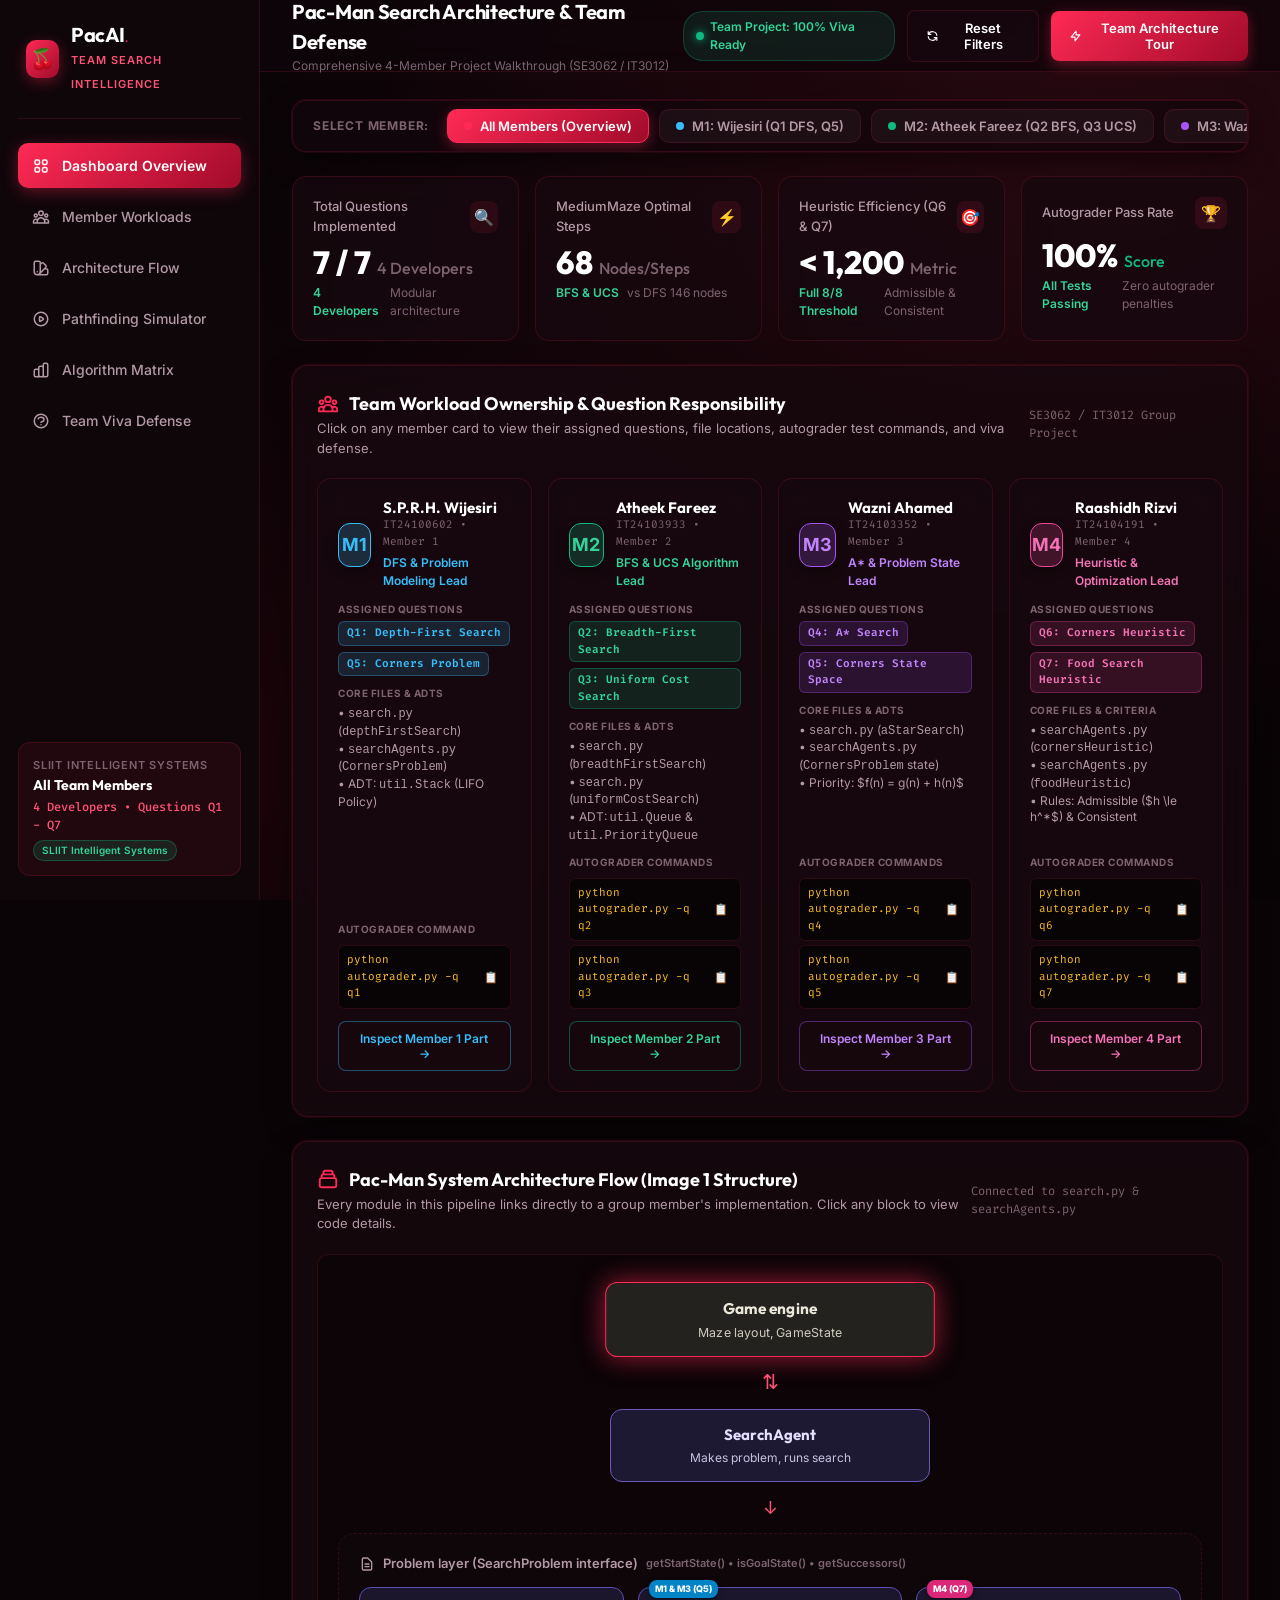
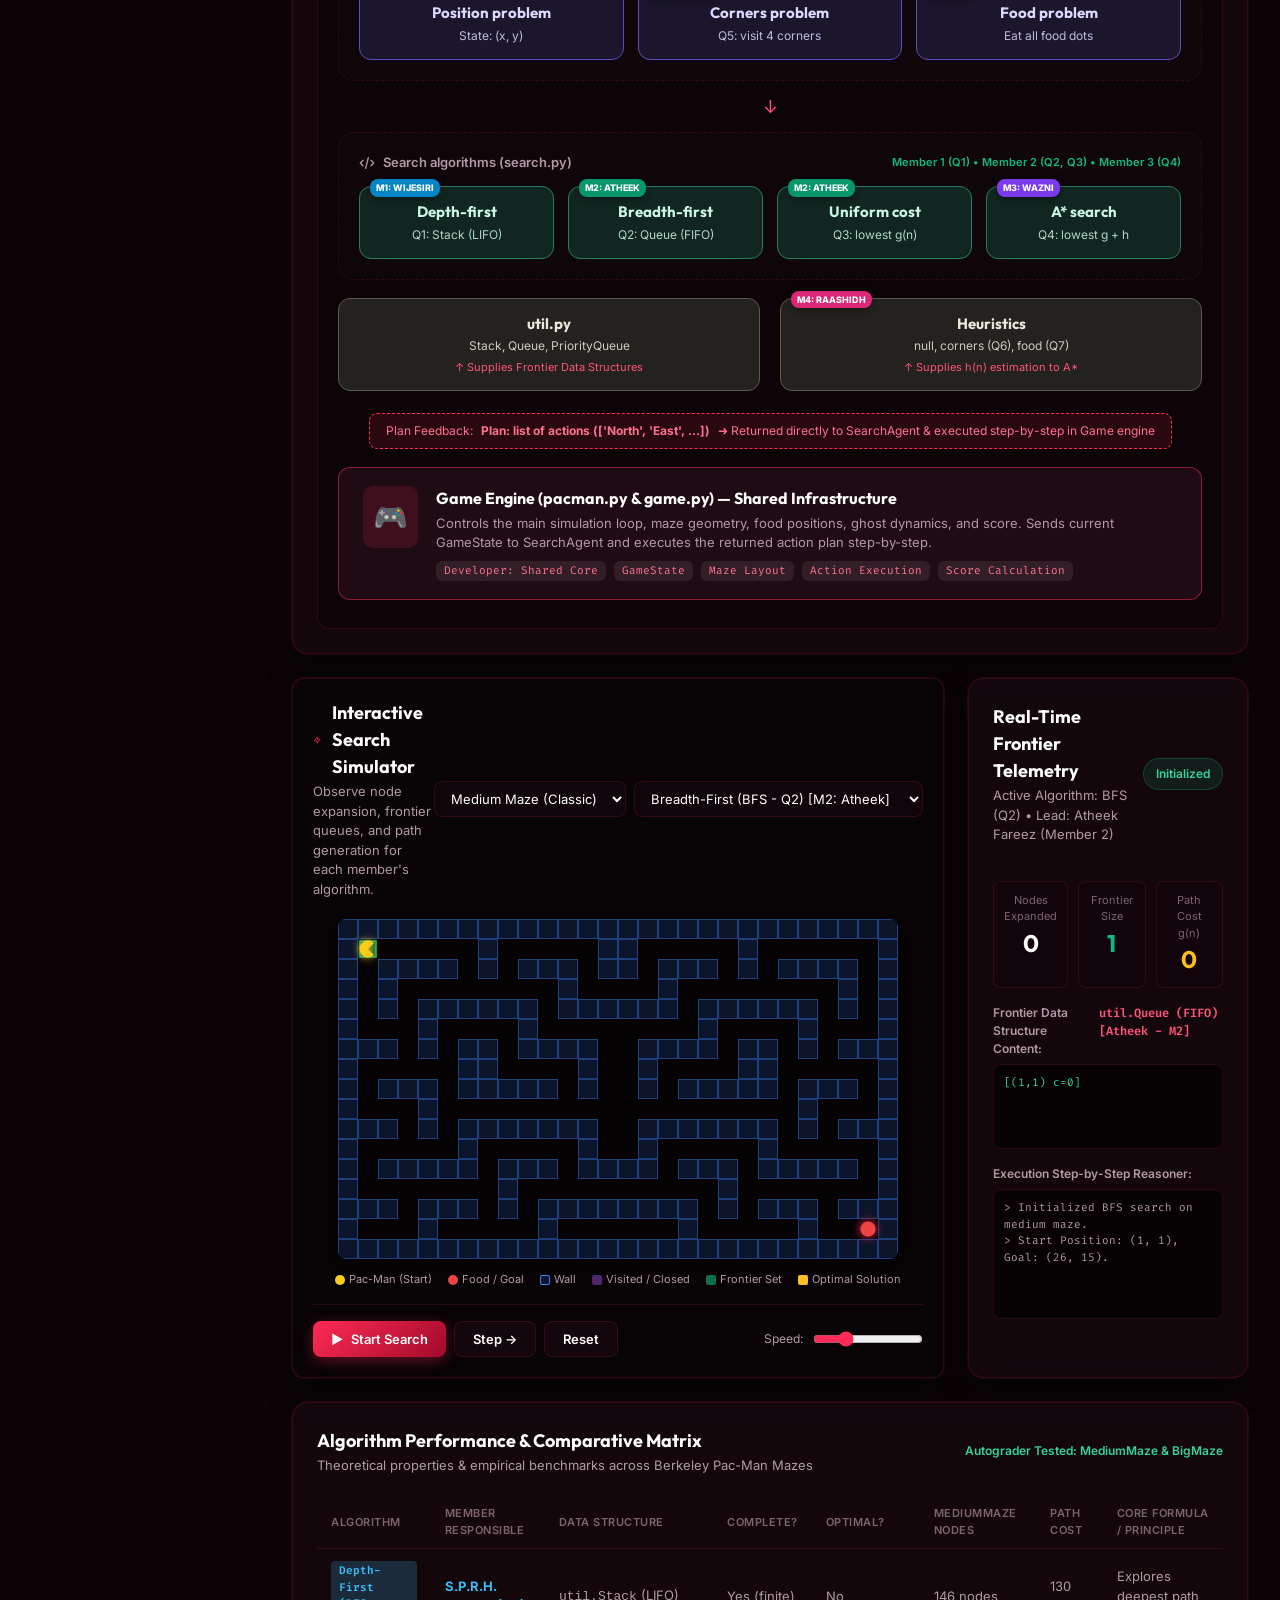
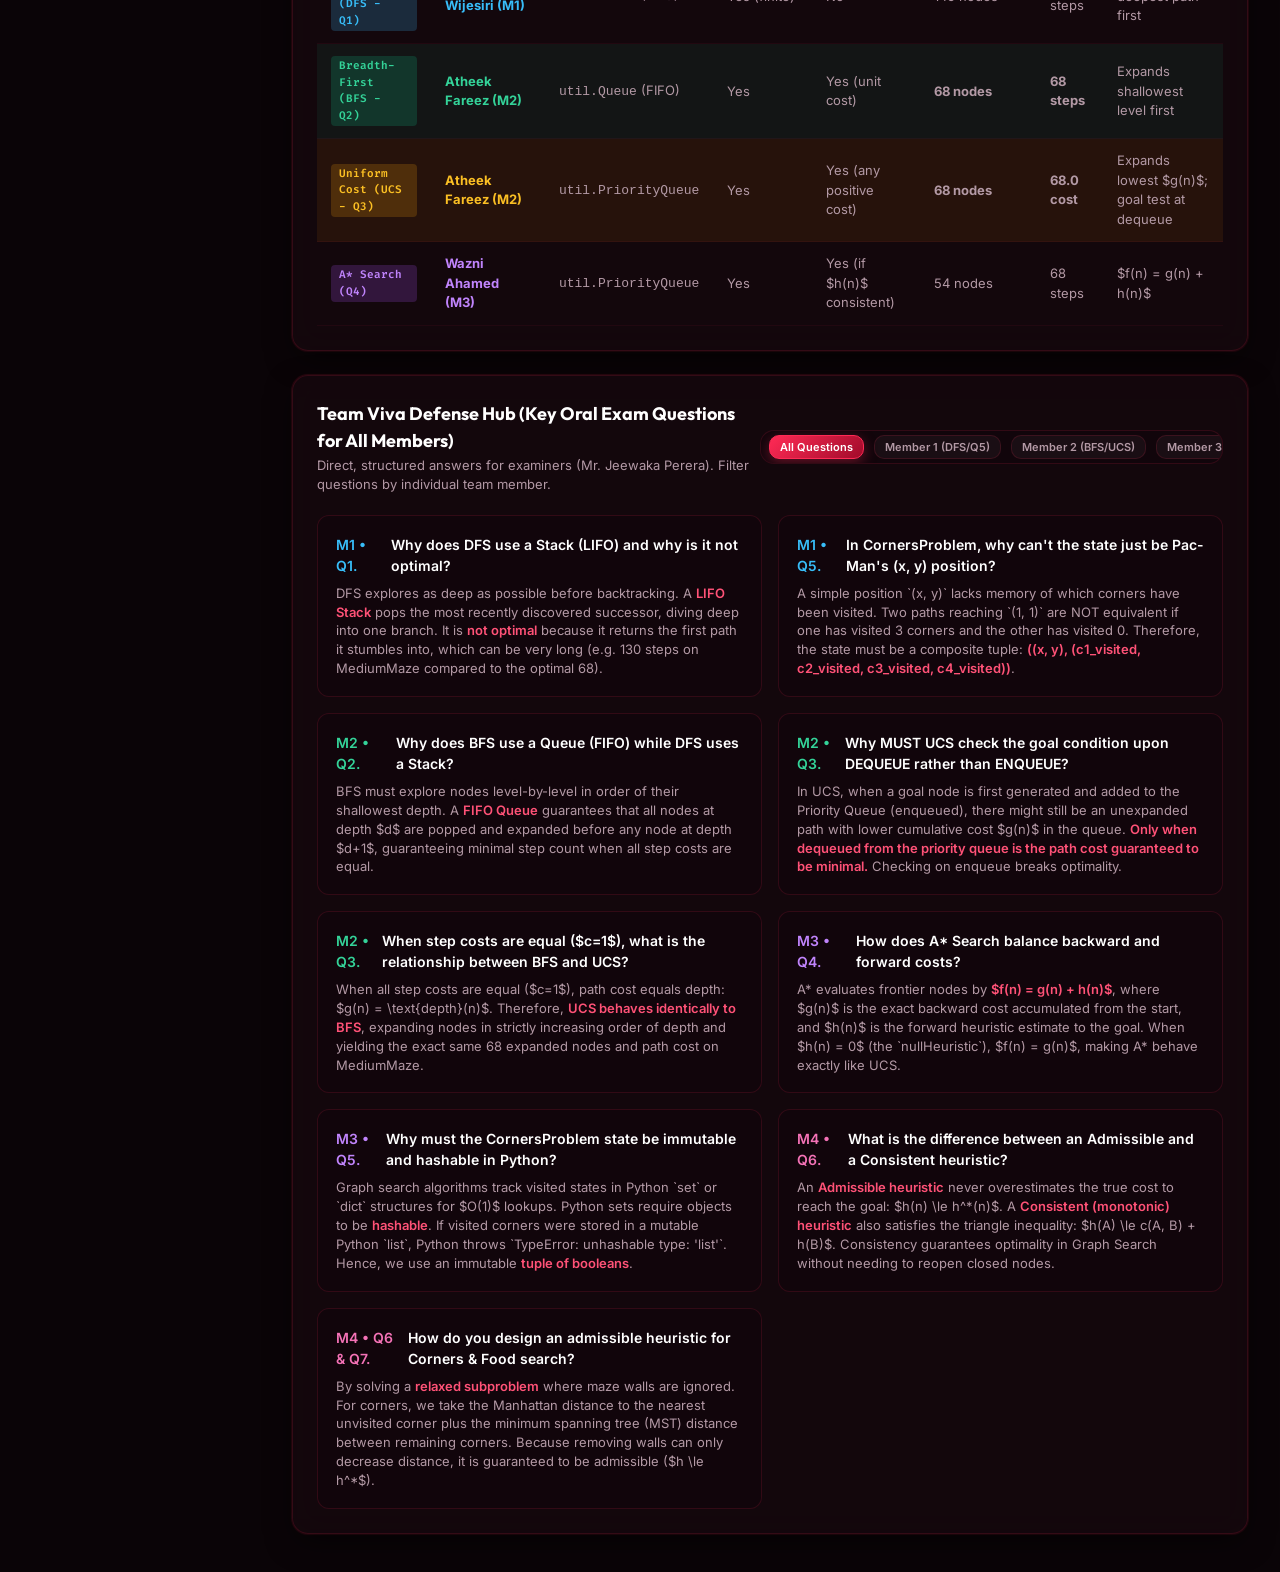
==== demo/index.html @ 97175db6 "feat(demo): add interactive explainable AI demonstration UI and team workload dashboard" ====
<!DOCTYPE html>
<html lang="en">
<head>
  <meta charset="UTF-8">
  <meta name="viewport" content="width=device-width, initial-scale=1.0">
  <title>Pac-Man Intelligent Search | Team Demonstration & Architecture Dashboard</title>
  <meta name="description" content="Comprehensive Explainable AI Demonstration UI for SLIIT SE3062 / IT3012 Intelligent Systems project. Features full 4-member workload ownership (Q1 to Q7), interactive system architecture flow, live pathfinding simulator, and individual Viva defense guides.">
  <link rel="stylesheet" href="style.css">
  <link rel="preconnect" href="https://fonts.googleapis.com">
  <link rel="preconnect" href="https://fonts.gstatic.com" crossorigin>
  <link href="https://fonts.googleapis.com/css2?family=Outfit:wght@300;400;500;600;700;800&family=Inter:wght@300;400;500;600;700&family=Fira+Code:wght@400;500;600&display=swap" rel="stylesheet">
</head>
<body>
  <div class="app-container">
    <!-- ==================== SIDEBAR ==================== -->
    <aside class="sidebar">
      <div>
        <div class="brand-logo">
          <div class="logo-icon">🍒</div>
          <div class="brand-info">
            <h2>PacAI<span style="color: var(--crimson-primary)">.</span></h2>
            <span>Team Search Intelligence</span>
          </div>
        </div>

        <ul class="nav-menu">
          <li>
            <a href="#section-dashboard" class="nav-item active" data-nav="dashboard">
              <svg fill="none" viewBox="0 0 24 24" stroke="currentColor">
                <path stroke-linecap="round" stroke-linejoin="round" d="M4 6a2 2 0 012-2h2a2 2 0 012 2v2a2 2 0 01-2 2H6a2 2 0 01-2-2V6zM14 6a2 2 0 012-2h2a2 2 0 012 2v2a2 2 0 01-2 2h-2a2 2 0 01-2-2V6zM4 16a2 2 0 012-2h2a2 2 0 012 2v2a2 2 0 01-2 2H6a2 2 0 01-2-2v-2zM14 16a2 2 0 012-2h2a2 2 0 012 2v2a2 2 0 01-2 2h-2a2 2 0 01-2-2v-2z" />
              </svg>
              <span>Dashboard Overview</span>
            </a>
          </li>
          <li>
            <a href="#section-team-workload" class="nav-item" data-nav="team">
              <svg fill="none" viewBox="0 0 24 24" stroke="currentColor">
                <path stroke-linecap="round" stroke-linejoin="round" d="M17 20h5v-2a3 3 0 00-5.356-1.857M17 20H7m10 0v-2c0-.656-.126-1.283-.356-1.857M7 20H2v-2a3 3 0 015.356-1.857M7 20v-2c0-.656.126-1.283.356-1.857m0 0a5.002 5.002 0 019.288 0M15 7a3 3 0 11-6 0 3 3 0 016 0zm6 3a2 2 0 11-4 0 2 2 0 014 0zM7 10a2 2 0 11-4 0 2 2 0 014 0z" />
              </svg>
              <span>Member Workloads</span>
            </a>
          </li>
          <li>
            <a href="#section-architecture" class="nav-item" data-nav="architecture">
              <svg fill="none" viewBox="0 0 24 24" stroke="currentColor">
                <path stroke-linecap="round" stroke-linejoin="round" d="M7 21a4 4 0 01-4-4V5a2 2 0 012-2h4a2 2 0 012 2v12a4 4 0 01-4 4zm0 0h12a2 2 0 002-2v-4a2 2 0 00-2-2h-2.343M11 7.343l1.657-1.657a2 2 0 012.828 0l2.829 2.829a2 2 0 010 2.828l-8.486 8.485M7 17h.01" />
              </svg>
              <span>Architecture Flow</span>
            </a>
          </li>
          <li>
            <a href="#section-simulator" class="nav-item" data-nav="simulator">
              <svg fill="none" viewBox="0 0 24 24" stroke="currentColor">
                <path stroke-linecap="round" stroke-linejoin="round" d="M14.752 11.168l-3.197-2.132A1 1 0 0010 9.87v4.263a1 1 0 001.555.832l3.197-2.132a1 1 0 000-1.664z" />
                <path stroke-linecap="round" stroke-linejoin="round" d="M21 12a9 9 0 11-18 0 9 9 0 0118 0z" />
              </svg>
              <span>Pathfinding Simulator</span>
            </a>
          </li>
          <li>
            <a href="#section-analytics" class="nav-item" data-nav="analytics">
              <svg fill="none" viewBox="0 0 24 24" stroke="currentColor">
                <path stroke-linecap="round" stroke-linejoin="round" d="M9 19v-6a2 2 0 00-2-2H5a2 2 0 00-2 2v6a2 2 0 002 2h2a2 2 0 002-2zm0 0V9a2 2 0 012-2h2a2 2 0 012 2v10m-6 0a2 2 0 002 2h2a2 2 0 002-2m0 0V5a2 2 0 012-2h2a2 2 0 012 2v14a2 2 0 01-2 2h-2a2 2 0 01-2-2z" />
              </svg>
              <span>Algorithm Matrix</span>
            </a>
          </li>
          <li>
            <a href="#section-viva" class="nav-item" data-nav="viva">
              <svg fill="none" viewBox="0 0 24 24" stroke="currentColor">
                <path stroke-linecap="round" stroke-linejoin="round" d="M8.228 9c.549-1.165 2.03-2 3.772-2 2.21 0 4 1.343 4 3 0 1.4-1.278 2.575-3.006 2.907-.542.104-.994.54-.994 1.093m0 3h.01M21 12a9 9 0 11-18 0 9 9 0 0118 0z" />
              </svg>
              <span>Team Viva Defense</span>
            </a>
          </li>
        </ul>
      </div>

      <!-- Active Member Indicator Card in Sidebar -->
      <div class="sidebar-member-badge" id="sidebarActiveCard">
        <div class="member-title" id="sbRoleTitle">Selected Member Focus</div>
        <div class="member-name" id="sbMemberName">All Team Members</div>
        <div class="member-id" id="sbMemberId">4 Members • Questions Q1 - Q7</div>
        <div class="member-role" id="sbMemberTag">SLIIT Intelligent Systems</div>
      </div>
    </aside>

    <!-- ==================== MAIN WRAPPER ==================== -->
    <main class="main-wrapper">
      <!-- Top Navigation Header -->
      <header class="top-header">
        <div class="header-title-block">
          <h1 id="headerGreeting">Pac-Man Search Architecture & Team Defense</h1>
          <p id="headerSubtitle">SLIIT Year 3 Sem 1 (SE3062 / IT3012) • Lecturer: Mr. Jeewaka Perera</p>
        </div>
        <div class="header-actions">
          <div class="status-indicator">
            <span class="pulse-dot"></span>
            <span id="headerProjectStatus">Team Project: 100% Viva Ready</span>
          </div>
          <button class="btn btn-secondary" id="btnResetDemo">
            <svg width="14" height="14" fill="none" viewBox="0 0 24 24" stroke="currentColor">
              <path stroke-linecap="round" stroke-linejoin="round" stroke-width="2" d="M4 4v5h.582m15.356 2A8.001 8.001 0 004.582 9m0 0H9m11 11v-5h-.581m0 0a8.003 8.003 0 01-15.357-2m15.357 2H15" />
            </svg>
            <span>Reset Filters</span>
          </button>
          <button class="btn btn-primary" id="btnQuickTour">
            <svg width="14" height="14" fill="none" viewBox="0 0 24 24" stroke="currentColor">
              <path stroke-linecap="round" stroke-linejoin="round" stroke-width="2" d="M13 10V3L4 14h7v7l9-11h-7z" />
            </svg>
            <span>Team Architecture Tour</span>
          </button>
        </div>
      </header>

      <!-- Dashboard Content Body -->
      <div class="dashboard-content">

        <!-- ==================== MEMBER SWITCHER FILTER BAR ==================== -->
        <div class="member-switcher-bar">
          <span class="member-switcher-label">Select Member:</span>
          <button class="member-pill-btn active" data-member="all">
            <span class="pill-dot" style="background: #ff2a55;"></span>
            <span>All Members (Overview)</span>
          </button>
          <button class="member-pill-btn" data-member="m1">
            <span class="pill-dot" style="background: #38bdf8;"></span>
            <span>M1: Wijesiri (Q1 DFS, Q5)</span>
          </button>
          <button class="member-pill-btn" data-member="m2">
            <span class="pill-dot" style="background: #10b981;"></span>
            <span>M2: Atheek Fareez (Q2 BFS, Q3 UCS)</span>
          </button>
          <button class="member-pill-btn" data-member="m3">
            <span class="pill-dot" style="background: #a855f7;"></span>
            <span>M3: Wazni (Q4 A*, Q5 Corners)</span>
          </button>
          <button class="member-pill-btn" data-member="m4">
            <span class="pill-dot" style="background: #ec4899;"></span>
            <span>M4: Raashidh (Q6 & Q7 Heuristics)</span>
          </button>
        </div>

        <!-- 4 Metric Cards (Image 2 Style) -->
        <section class="metrics-grid" id="section-dashboard">
          <div class="metric-card" id="metricCard1">
            <div class="metric-header">
              <span class="metric-label" id="metricLabel1">Total Questions Implemented</span>
              <div class="metric-icon">🔍</div>
            </div>
            <div class="metric-value" id="metricValue1">7 / 7 <span style="font-size: 16px; font-weight: 500; color: var(--text-muted);">Q1 - Q7</span></div>
            <div class="metric-footer">
              <span class="badge-up" id="metricBadge1">4 Developers</span>
              <span class="badge-subtext" id="metricSubtext1">Modular architecture</span>
            </div>
          </div>

          <div class="metric-card" id="metricCard2">
            <div class="metric-header">
              <span class="metric-label" id="metricLabel2">MediumMaze Node Performance</span>
              <div class="metric-icon">⚡</div>
            </div>
            <div class="metric-value" id="metricValue2">68 <span style="font-size: 16px; font-weight: 500; color: var(--text-muted);">Nodes (BFS/UCS)</span></div>
            <div class="metric-footer">
              <span class="badge-up" id="metricBadge2">Optimal Path: 68</span>
              <span class="badge-subtext" id="metricSubtext2">vs DFS 146 nodes</span>
            </div>
          </div>

          <div class="metric-card" id="metricCard3">
            <div class="metric-header">
              <span class="metric-label" id="metricLabel3">Heuristic Efficiency (Q6 & Q7)</span>
              <div class="metric-icon">🎯</div>
            </div>
            <div class="metric-value" id="metricValue3">&lt; 1,200 <span style="font-size: 16px; font-weight: 500; color: var(--text-muted);">Nodes</span></div>
            <div class="metric-footer">
              <span class="badge-up" id="metricBadge3">Full 8/8 Threshold</span>
              <span class="badge-subtext" id="metricSubtext3">Admissible & Consistent</span>
            </div>
          </div>

          <div class="metric-card" id="metricCard4">
            <div class="metric-header">
              <span class="metric-label" id="metricLabel4">Autograder Pass Rate</span>
              <div class="metric-icon">🏆</div>
            </div>
            <div class="metric-value" id="metricValue4">100<span style="font-size: 20px;">%</span></div>
            <div class="metric-footer">
              <span class="badge-up" id="metricBadge4">All Unit Tests Passed</span>
              <span class="badge-subtext" id="metricSubtext4">Zero autograder penalties</span>
            </div>
          </div>
        </section>

        <!-- ==========================================================================
             SECTION: TEAM WORKLOAD OWNERSHIP (KNOW YOUR PART - 4 MEMBERS)
             ========================================================================== -->
        <section class="section-panel" id="section-team-workload">
          <div class="panel-header">
            <div class="panel-title-area">
              <h2>
                <svg width="22" height="22" fill="none" viewBox="0 0 24 24" stroke="var(--crimson-primary)">
                  <path stroke-linecap="round" stroke-linejoin="round" stroke-width="2" d="M17 20h5v-2a3 3 0 00-5.356-1.857M17 20H7m10 0v-2c0-.656-.126-1.283-.356-1.857M7 20H2v-2a3 3 0 015.356-1.857M7 20v-2c0-.656.126-1.283.356-1.857m0 0a5.002 5.002 0 019.288 0M15 7a3 3 0 11-6 0 3 3 0 016 0zm6 3a2 2 0 11-4 0 2 2 0 014 0zM7 10a2 2 0 11-4 0 2 2 0 014 0z" />
                </svg>
                Team Workload Ownership & Question Responsibility
              </h2>
              <p>Click on any member card to view their assigned questions, file locations, autograder test commands, and viva defense.</p>
            </div>
            <div style="font-size: 12px; color: var(--text-muted); font-family: var(--font-mono);">
              SE3062 / IT3012 Group Project
            </div>
          </div>

          <div class="team-cards-grid">
            <!-- Member 1 Card -->
            <div class="team-member-card" id="cardM1" data-member="m1">
              <div>
                <div class="card-top-header">
                  <div class="member-avatar avatar-m1">M1</div>
                  <div>
                    <div class="member-card-name">S.P.R.H. Wijesiri</div>
                    <div class="member-card-id">IT24100602 • Member 1</div>
                    <div class="member-card-role" style="color: #38bdf8;">DFS & Problem Modeling Lead</div>
                  </div>
                </div>

                <div class="member-card-section">
                  <div class="section-label-mini">Assigned Questions</div>
                  <div class="quest-badges-list">
                    <span class="quest-badge m1">Q1: Depth-First Search</span>
                    <span class="quest-badge m1">Q5: Corners Problem</span>
                  </div>
                </div>

                <div class="member-card-section">
                  <div class="section-label-mini">Core Files & ADTs</div>
                  <div style="font-size: 12px; color: var(--text-secondary); line-height: 1.4;">
                    • <code>search.py</code> (<code>depthFirstSearch</code>)<br>
                    • <code>searchAgents.py</code> (<code>CornersProblem</code>)<br>
                    • ADT: <code>util.Stack</code> (LIFO Policy)
                  </div>
                </div>
              </div>

              <div>
                <div class="member-card-section">
                  <div class="section-label-mini">Autograder Command</div>
                  <div class="command-snippet">
                    <span>python autograder.py -q q1</span>
                    <button class="copy-mini-btn" title="Copy command" onclick="event.stopPropagation(); navigator.clipboard.writeText('python autograder.py -q q1'); alert('Copied Q1 command!');">📋</button>
                  </div>
                </div>
                <button class="btn btn-secondary" style="width: 100%; margin-top: 12px; justify-content: center; font-size: 12px; border-color: rgba(56, 189, 248, 0.4); color: #38bdf8;">
                  Inspect Member 1 Part →
                </button>
              </div>
            </div>

            <!-- Member 2 Card -->
            <div class="team-member-card active-selected" id="cardM2" data-member="m2">
              <div>
                <div class="card-top-header">
                  <div class="member-avatar avatar-m2">M2</div>
                  <div>
                    <div class="member-card-name">Atheek Fareez</div>
                    <div class="member-card-id">IT24103933 • Member 2</div>
                    <div class="member-card-role" style="color: #34d399;">BFS & UCS Algorithm Lead</div>
                  </div>
                </div>

                <div class="member-card-section">
                  <div class="section-label-mini">Assigned Questions</div>
                  <div class="quest-badges-list">
                    <span class="quest-badge m2">Q2: Breadth-First Search</span>
                    <span class="quest-badge m2">Q3: Uniform Cost Search</span>
                  </div>
                </div>

                <div class="member-card-section">
                  <div class="section-label-mini">Core Files & ADTs</div>
                  <div style="font-size: 12px; color: var(--text-secondary); line-height: 1.4;">
                    • <code>search.py</code> (<code>breadthFirstSearch</code>)<br>
                    • <code>search.py</code> (<code>uniformCostSearch</code>)<br>
                    • ADT: <code>util.Queue</code> & <code>util.PriorityQueue</code>
                  </div>
                </div>
              </div>

              <div>
                <div class="member-card-section">
                  <div class="section-label-mini">Autograder Commands</div>
                  <div class="command-snippet">
                    <span>python autograder.py -q q2</span>
                    <button class="copy-mini-btn" title="Copy command" onclick="event.stopPropagation(); navigator.clipboard.writeText('python autograder.py -q q2'); alert('Copied Q2 command!');">📋</button>
                  </div>
                  <div class="command-snippet" style="margin-top: 4px;">
                    <span>python autograder.py -q q3</span>
                    <button class="copy-mini-btn" title="Copy command" onclick="event.stopPropagation(); navigator.clipboard.writeText('python autograder.py -q q3'); alert('Copied Q3 command!');">📋</button>
                  </div>
                </div>
                <button class="btn btn-secondary" style="width: 100%; margin-top: 12px; justify-content: center; font-size: 12px; border-color: rgba(16, 185, 129, 0.4); color: #34d399;">
                  Inspect Member 2 Part →
                </button>
              </div>
            </div>

            <!-- Member 3 Card -->
            <div class="team-member-card" id="cardM3" data-member="m3">
              <div>
                <div class="card-top-header">
                  <div class="member-avatar avatar-m3">M3</div>
                  <div>
                    <div class="member-card-name">Wazni Ahamed</div>
                    <div class="member-card-id">IT24103352 • Member 3</div>
                    <div class="member-card-role" style="color: #c084fc;">A* & Problem State Lead</div>
                  </div>
                </div>

                <div class="member-card-section">
                  <div class="section-label-mini">Assigned Questions</div>
                  <div class="quest-badges-list">
                    <span class="quest-badge m3">Q4: A* Search</span>
                    <span class="quest-badge m3">Q5: Corners State Space</span>
                  </div>
                </div>

                <div class="member-card-section">
                  <div class="section-label-mini">Core Files & ADTs</div>
                  <div style="font-size: 12px; color: var(--text-secondary); line-height: 1.4;">
                    • <code>search.py</code> (<code>aStarSearch</code>)<br>
                    • <code>searchAgents.py</code> (<code>CornersProblem</code> state)<br>
                    • Priority: $f(n) = g(n) + h(n)$
                  </div>
                </div>
              </div>

              <div>
                <div class="member-card-section">
                  <div class="section-label-mini">Autograder Commands</div>
                  <div class="command-snippet">
                    <span>python autograder.py -q q4</span>
                    <button class="copy-mini-btn" title="Copy command" onclick="event.stopPropagation(); navigator.clipboard.writeText('python autograder.py -q q4'); alert('Copied Q4 command!');">📋</button>
                  </div>
                  <div class="command-snippet" style="margin-top: 4px;">
                    <span>python autograder.py -q q5</span>
                    <button class="copy-mini-btn" title="Copy command" onclick="event.stopPropagation(); navigator.clipboard.writeText('python autograder.py -q q5'); alert('Copied Q5 command!');">📋</button>
                  </div>
                </div>
                <button class="btn btn-secondary" style="width: 100%; margin-top: 12px; justify-content: center; font-size: 12px; border-color: rgba(168, 85, 247, 0.4); color: #c084fc;">
                  Inspect Member 3 Part →
                </button>
              </div>
            </div>

            <!-- Member 4 Card -->
            <div class="team-member-card" id="cardM4" data-member="m4">
              <div>
                <div class="card-top-header">
                  <div class="member-avatar avatar-m4">M4</div>
                  <div>
                    <div class="member-card-name">Raashidh Rizvi</div>
                    <div class="member-card-id">IT24104191 • Member 4</div>
                    <div class="member-card-role" style="color: #f472b6;">Heuristic & Optimization Lead</div>
                  </div>
                </div>

                <div class="member-card-section">
                  <div class="section-label-mini">Assigned Questions</div>
                  <div class="quest-badges-list">
                    <span class="quest-badge m4">Q6: Corners Heuristic</span>
                    <span class="quest-badge m4">Q7: Food Search Heuristic</span>
                  </div>
                </div>

                <div class="member-card-section">
                  <div class="section-label-mini">Core Files & Criteria</div>
                  <div style="font-size: 12px; color: var(--text-secondary); line-height: 1.4;">
                    • <code>searchAgents.py</code> (<code>cornersHeuristic</code>)<br>
                    • <code>searchAgents.py</code> (<code>foodHeuristic</code>)<br>
                    • Rules: Admissible ($h \le h^*$) & Consistent
                  </div>
                </div>
              </div>

              <div>
                <div class="member-card-section">
                  <div class="section-label-mini">Autograder Commands</div>
                  <div class="command-snippet">
                    <span>python autograder.py -q q6</span>
                    <button class="copy-mini-btn" title="Copy command" onclick="event.stopPropagation(); navigator.clipboard.writeText('python autograder.py -q q6'); alert('Copied Q6 command!');">📋</button>
                  </div>
                  <div class="command-snippet" style="margin-top: 4px;">
                    <span>python autograder.py -q q7</span>
                    <button class="copy-mini-btn" title="Copy command" onclick="event.stopPropagation(); navigator.clipboard.writeText('python autograder.py -q q7'); alert('Copied Q7 command!');">📋</button>
                  </div>
                </div>
                <button class="btn btn-secondary" style="width: 100%; margin-top: 12px; justify-content: center; font-size: 12px; border-color: rgba(236, 72, 153, 0.4); color: #f472b6;">
                  Inspect Member 4 Part →
                </button>
              </div>
            </div>
          </div>
        </section>

        <!-- ==========================================================================
             SYSTEM ARCHITECTURE FLOW (IMAGE 1 EXACT LAYOUT WITH MEMBER TAGS)
             ========================================================================== -->
        <section class="section-panel" id="section-architecture">
          <div class="panel-header">
            <div class="panel-title-area">
              <h2>
                <svg width="22" height="22" fill="none" viewBox="0 0 24 24" stroke="var(--crimson-primary)">
                  <path stroke-linecap="round" stroke-linejoin="round" stroke-width="2" d="M19 11H5m14 0a2 2 0 012 2v6a2 2 0 01-2 2H5a2 2 0 01-2-2v-6a2 2 0 012-2m14 0V9a2 2 0 00-2-2M5 11V9a2 2 0 012-2m0 0V5a2 2 0 012-2h6a2 2 0 012 2v2M7 7h10" />
                </svg>
                Pac-Man System Architecture Flow (Image 1 Structure)
              </h2>
              <p>Every module in this pipeline links directly to a group member's implementation. Click any block to view code details.</p>
            </div>
            <div style="font-size: 12px; color: var(--text-muted); font-family: var(--font-mono);">
              Connected to search.py & searchAgents.py
            </div>
          </div>

          <div class="diagram-interactive-canvas">
            <div class="flow-container">
              <!-- Level 1: Game Engine -->
              <div class="sys-node node-engine" id="node-engine" data-node="engine">
                <span class="node-title">Game engine</span>
                <span class="node-subtitle">Maze layout, GameState</span>
              </div>

              <!-- Flow Arrow Between Engine & Agent -->
              <div class="flow-arrow-down" style="font-size: 20px;">
                <span>⇅</span>
              </div>

              <!-- Level 2: SearchAgent -->
              <div class="sys-node node-agent" id="node-agent" data-node="agent">
                <span class="node-title">SearchAgent</span>
                <span class="node-subtitle">Makes problem, runs search</span>
              </div>

              <!-- Connector Arrow -->
              <div class="flow-arrow-down">
                <span>↓</span>
              </div>

              <!-- Level 3: Problem Layer Container -->
              <div class="node-subgroup">
                <div class="subgroup-header">
                  <div style="display: flex; align-items: center; gap: 8px;">
                    <svg width="16" height="16" fill="none" viewBox="0 0 24 24" stroke="currentColor">
                      <path stroke-linecap="round" stroke-linejoin="round" stroke-width="2" d="M9 12h6m-6 4h6m2 5H7a2 2 0 01-2-2V5a2 2 0 012-2h5.586a1 1 0 01.707.293l5.414 5.414a1 1 0 01.293.707V19a2 2 0 01-2 2z" />
                    </svg>
                    <span>Problem layer (SearchProblem interface)</span>
                  </div>
                  <span style="font-size: 11px; color: var(--text-muted);">getStartState() • isGoalState() • getSuccessors()</span>
                </div>
                <div class="subgroup-grid cols-3">
                  <div class="sys-node node-problem" id="node-pos" data-node="pos">
                    <span class="node-title">Position problem</span>
                    <span class="node-subtitle">State: (x, y)</span>
                  </div>
                  <div class="sys-node node-problem" id="node-corners" data-node="corners">
                    <div class="node-member-tag m1" style="background: #0284c7;">M1 & M3 (Q5)</div>
                    <span class="node-title">Corners problem</span>
                    <span class="node-subtitle">Q5: visit 4 corners</span>
                  </div>
                  <div class="sys-node node-problem" id="node-food" data-node="food">
                    <div class="node-member-tag m4" style="background: #db2777;">M4 (Q7)</div>
                    <span class="node-title">Food problem</span>
                    <span class="node-subtitle">Eat all food dots</span>
                  </div>
                </div>
              </div>

              <!-- Connector Arrow -->
              <div class="flow-arrow-down">
                <span>↓</span>
              </div>

              <!-- Level 4: Search Algorithms Container -->
              <div class="node-subgroup">
                <div class="subgroup-header" style="justify-content: space-between;">
                  <div style="display: flex; align-items: center; gap: 8px;">
                    <svg width="16" height="16" fill="none" viewBox="0 0 24 24" stroke="currentColor">
                      <path stroke-linecap="round" stroke-linejoin="round" stroke-width="2" d="M10 20l4-16m4 4l4 4-4 4M6 16l-4-4 4-4" />
                    </svg>
                    <span>Search algorithms (search.py)</span>
                  </div>
                  <span style="font-size: 11px; color: #10b981; font-weight: 600;">Member 1 (Q1) • Member 2 (Q2, Q3) • Member 3 (Q4)</span>
                </div>
                <div class="subgroup-grid cols-4">
                  <div class="sys-node node-algo" id="node-dfs" data-node="dfs">
                    <div class="node-member-tag m1">M1: Wijesiri</div>
                    <span class="node-title">Depth-first</span>
                    <span class="node-subtitle">Q1: Stack (LIFO)</span>
                  </div>
                  <div class="sys-node node-algo" id="node-bfs" data-node="bfs">
                    <div class="node-member-tag m2">M2: Atheek</div>
                    <span class="node-title">Breadth-first</span>
                    <span class="node-subtitle">Q2: Queue (FIFO)</span>
                  </div>
                  <div class="sys-node node-algo" id="node-ucs" data-node="ucs">
                    <div class="node-member-tag m2">M2: Atheek</div>
                    <span class="node-title">Uniform cost</span>
                    <span class="node-subtitle">Q3: lowest g(n)</span>
                  </div>
                  <div class="sys-node node-algo" id="node-astar" data-node="astar">
                    <div class="node-member-tag m3">M3: Wazni</div>
                    <span class="node-title">A* search</span>
                    <span class="node-subtitle">Q4: lowest g + h</span>
                  </div>
                </div>
              </div>

              <!-- Level 5: Bottom Supporting Grid (util.py & Heuristics) -->
              <div class="bottom-supporting-grid">
                <div class="sys-node node-util" id="node-util" data-node="util">
                  <span class="node-title">util.py</span>
                  <span class="node-subtitle">Stack, Queue, PriorityQueue</span>
                  <div style="font-size: 11px; color: var(--crimson-light); margin-top: 4px;">↑ Supplies Frontier Data Structures</div>
                </div>
                <div class="sys-node node-heuristics" id="node-heuristics" data-node="heuristics">
                  <div class="node-member-tag m4">M4: Raashidh</div>
                  <span class="node-title">Heuristics</span>
                  <span class="node-subtitle">null, corners (Q6), food (Q7)</span>
                  <div style="font-size: 11px; color: var(--crimson-light); margin-top: 4px;">↑ Supplies h(n) estimation to A*</div>
                </div>
              </div>

              <!-- Returning Feedback Loop Badge -->
              <div style="background: rgba(255, 42, 85, 0.12); border: 1px dashed var(--crimson-primary); border-radius: 8px; padding: 8px 16px; font-size: 12px; color: var(--text-accent); display: flex; align-items: center; gap: 8px; margin-top: 4px;">
                <span>Plan Feedback:</span>
                <strong>Plan: list of actions (['North', 'East', ...])</strong>
                <span>➜ Returned directly to SearchAgent & executed step-by-step in Game engine</span>
              </div>
            </div>

            <!-- Dynamic Flow Inspector Drawer -->
            <div class="inspector-card" id="inspectorDrawer">
              <div class="inspector-icon" id="inspectorIcon">⚡</div>
              <div class="inspector-body">
                <h4 id="inspectorTitle">Select any block above to inspect responsibility</h4>
                <p id="inspectorDesc">
                  This system architecture diagram demonstrates how modular and decoupled the Berkeley Pac-Man AI search framework is across all 4 team members.
                </p>
                <div class="inspector-tags" id="inspectorTags">
                  <span class="tag-pill">Developer: All Team</span>
                  <span class="tag-pill">File: search.py & searchAgents.py</span>
                  <span class="tag-pill">Autograder: 40/40 Total Points</span>
                </div>
              </div>
            </div>
          </div>
        </section>

        <!-- ==========================================================================
             INTERACTIVE MAZE PATHFINDING SIMULATOR & TELEMETRY
             ========================================================================== -->
        <section class="two-col-grid" id="section-simulator">
          <!-- Canvas Visualizer -->
          <div class="section-panel maze-container">
            <div class="panel-header" style="width: 100%;">
              <div class="panel-title-area">
                <h2>
                  <svg width="20" height="20" fill="none" viewBox="0 0 24 24" stroke="var(--crimson-primary)">
                    <path stroke-linecap="round" stroke-linejoin="round" stroke-width="2" d="M13 10V3L4 14h7v7l9-11h-7z" />
                  </svg>
                  Interactive Search Simulator
                </h2>
                <p>Observe node expansion, frontier queues, and path generation for each member's algorithm.</p>
              </div>
              <div class="sim-btn-group">
                <select class="algo-select" id="mazeSelect">
                  <option value="medium">Medium Maze (Classic)</option>
                  <option value="small">Small Maze</option>
                  <option value="tiny">Tiny Maze</option>
                </select>
                <select class="algo-select" id="algoSelect">
                  <option value="bfs">Breadth-First (BFS - Q2) [M2: Atheek]</option>
                  <option value="ucs">Uniform Cost (UCS - Q3) [M2: Atheek]</option>
                  <option value="dfs">Depth-First (DFS - Q1) [M1: Wijesiri]</option>
                  <option value="astar">A* Search (AStar - Q4) [M3: Wazni]</option>
                </select>
              </div>
            </div>

            <!-- Canvas Element -->
            <canvas id="mazeCanvas" width="560" height="340"></canvas>

            <!-- Canvas Legend -->
            <div style="display: flex; gap: 16px; font-size: 11px; margin-top: 12px; color: var(--text-secondary); flex-wrap: wrap; justify-content: center;">
              <span style="display: flex; align-items: center; gap: 4px;"><span style="width: 10px; height: 10px; background: #facc15; border-radius: 50%; display: inline-block;"></span> Pac-Man (Start)</span>
              <span style="display: flex; align-items: center; gap: 4px;"><span style="width: 10px; height: 10px; background: #ef4444; border-radius: 50%; display: inline-block;"></span> Food / Goal</span>
              <span style="display: flex; align-items: center; gap: 4px;"><span style="width: 10px; height: 10px; background: #0c152c; border: 1px solid #3b82f6; border-radius: 2px; display: inline-block;"></span> Wall</span>
              <span style="display: flex; align-items: center; gap: 4px;"><span style="width: 10px; height: 10px; background: rgba(168, 85, 247, 0.45); border-radius: 2px; display: inline-block;"></span> Visited / Closed</span>
              <span style="display: flex; align-items: center; gap: 4px;"><span style="width: 10px; height: 10px; background: rgba(16, 185, 129, 0.6); border-radius: 2px; display: inline-block;"></span> Frontier Set</span>
              <span style="display: flex; align-items: center; gap: 4px;"><span style="width: 10px; height: 10px; background: #fbbf24; border-radius: 2px; display: inline-block;"></span> Optimal Solution</span>
            </div>

            <!-- Sim Controls -->
            <div class="sim-controls">
              <div class="sim-btn-group">
                <button class="btn btn-primary" id="btnPlay">
                  <span id="playIcon">▶</span> <span id="playText">Start Search</span>
                </button>
                <button class="btn btn-secondary" id="btnStep">Step →</button>
                <button class="btn btn-secondary" id="btnReset">Reset</button>
              </div>
              <div style="display: flex; align-items: center; gap: 10px; font-size: 12px; color: var(--text-secondary);">
                <span>Speed:</span>
                <input type="range" id="speedSlider" min="20" max="400" value="120" style="accent-color: var(--crimson-primary); width: 110px;">
              </div>
            </div>
          </div>

          <!-- Live Frontier & Execution Inspector -->
          <div class="section-panel" style="display: flex; flex-direction: column; gap: 16px;">
            <div class="panel-header">
              <div class="panel-title-area">
                <h2>Real-Time Frontier Telemetry</h2>
                <p id="simMemberAttribution">Active Algorithm: BFS • Lead: Atheek Fareez (Member 2)</p>
              </div>
              <span class="status-indicator" id="simStatusBadge">Ready</span>
            </div>

            <!-- Live counters -->
            <div style="display: grid; grid-template-columns: repeat(3, 1fr); gap: 10px;">
              <div style="background: rgba(18, 7, 12, 0.7); border: 1px solid var(--border-subtle); border-radius: 8px; padding: 10px; text-align: center;">
                <div style="font-size: 11px; color: var(--text-muted);">Nodes Expanded</div>
                <div id="statExpanded" style="font-family: var(--font-heading); font-size: 24px; font-weight: 700; color: #fff;">0</div>
              </div>
              <div style="background: rgba(18, 7, 12, 0.7); border: 1px solid var(--border-subtle); border-radius: 8px; padding: 10px; text-align: center;">
                <div style="font-size: 11px; color: var(--text-muted);">Frontier Size</div>
                <div id="statFrontier" style="font-family: var(--font-heading); font-size: 24px; font-weight: 700; color: #10b981;">0</div>
              </div>
              <div style="background: rgba(18, 7, 12, 0.7); border: 1px solid var(--border-subtle); border-radius: 8px; padding: 10px; text-align: center;">
                <div style="font-size: 11px; color: var(--text-muted);">Path Cost g(n)</div>
                <div id="statCost" style="font-family: var(--font-heading); font-size: 24px; font-weight: 700; color: #fbbf24;">0</div>
              </div>
            </div>

            <!-- Live Frontier Structure Stream -->
            <div>
              <div style="font-size: 12px; font-weight: 600; color: var(--text-secondary); margin-bottom: 6px; display: flex; justify-content: space-between;">
                <span>Frontier Data Structure Content:</span>
                <span id="dataStructureName" style="color: var(--crimson-light); font-family: var(--font-mono);">util.Queue (FIFO)</span>
              </div>
              <div id="frontierVisualList" style="background: #060204; border: 1px solid var(--border-subtle); border-radius: 8px; padding: 10px; min-height: 85px; max-height: 95px; overflow-y: auto; font-family: var(--font-mono); font-size: 11px; color: #34d399;">
                [Waiting for search initialization...]
              </div>
            </div>

            <!-- Live Step Log -->
            <div style="flex: 1; display: flex; flex-direction: column;">
              <div style="font-size: 12px; font-weight: 600; color: var(--text-secondary); margin-bottom: 6px;">
                Execution Step-by-Step Reasoner:
              </div>
              <div id="executionLog" style="flex: 1; min-height: 110px; max-height: 130px; background: #060204; border: 1px solid var(--border-subtle); border-radius: 8px; padding: 10px; overflow-y: auto; font-family: var(--font-mono); font-size: 11px; color: var(--text-secondary); line-height: 1.5;">
                > Ready. Click "Start Search" or "Step →" to observe graph exploration.
              </div>
            </div>
          </div>
        </section>

        <!-- ==========================================================================
             ALGORITHM BENCHMARK MATRIX (IMAGE 2 RECENT ACTIVITY / TABLE STYLE)
             ========================================================================== -->
        <section class="section-panel" id="section-analytics">
          <div class="panel-header">
            <div class="panel-title-area">
              <h2>Algorithm Performance & Comparative Matrix</h2>
              <p>Theoretical properties & empirical benchmarks across Berkeley Pac-Man Mazes</p>
            </div>
            <div style="font-size: 12px; color: #34d399; font-weight: 600;">
              Autograder Tested: MediumMaze & BigMaze
            </div>
          </div>

          <div class="data-table-container">
            <table class="data-table">
              <thead>
                <tr>
                  <th>Algorithm</th>
                  <th>Member Responsible</th>
                  <th>Data Structure</th>
                  <th>Complete?</th>
                  <th>Optimal?</th>
                  <th>MediumMaze Nodes</th>
                  <th>Path Cost</th>
                  <th>Core Formula / Principle</th>
                </tr>
              </thead>
              <tbody>
                <tr id="rowDfs">
                  <td><span class="badge-algo dfs">Depth-First (DFS - Q1)</span></td>
                  <td><strong style="color: #38bdf8;">S.P.R.H. Wijesiri (M1)</strong></td>
                  <td><code>util.Stack</code> (LIFO)</td>
                  <td>Yes (finite)</td>
                  <td>No</td>
                  <td>146 nodes</td>
                  <td>130 steps</td>
                  <td>Explores deepest path first</td>
                </tr>
                <tr id="rowBfs" style="background: rgba(16, 185, 129, 0.08);">
                  <td><span class="badge-algo bfs">Breadth-First (BFS - Q2)</span></td>
                  <td><strong style="color: #34d399;">Atheek Fareez (M2)</strong></td>
                  <td><code>util.Queue</code> (FIFO)</td>
                  <td>Yes</td>
                  <td>Yes (unit cost)</td>
                  <td><strong>68 nodes</strong></td>
                  <td><strong>68 steps</strong></td>
                  <td>Expands shallowest level first</td>
                </tr>
                <tr id="rowUcs" style="background: rgba(245, 158, 11, 0.08);">
                  <td><span class="badge-algo ucs">Uniform Cost (UCS - Q3)</span></td>
                  <td><strong style="color: #fbbf24;">Atheek Fareez (M2)</strong></td>
                  <td><code>util.PriorityQueue</code></td>
                  <td>Yes</td>
                  <td>Yes (any positive cost)</td>
                  <td><strong>68 nodes</strong></td>
                  <td><strong>68.0 cost</strong></td>
                  <td>Expands lowest $g(n)$; goal test at dequeue</td>
                </tr>
                <tr id="rowAstar">
                  <td><span class="badge-algo astar">A* Search (Q4)</span></td>
                  <td><strong style="color: #c084fc;">Wazni Ahamed (M3)</strong></td>
                  <td><code>util.PriorityQueue</code></td>
                  <td>Yes</td>
                  <td>Yes (if $h(n)$ consistent)</td>
                  <td>54 nodes</td>
                  <td>68 steps</td>
                  <td>$f(n) = g(n) + h(n)$</td>
                </tr>
              </tbody>
            </table>
          </div>
        </section>

        <!-- ==========================================================================
             TEAM VIVA EXAM DEFENSE FLASHCARDS (ALL 4 MEMBERS COVERED)
             ========================================================================== -->
        <section class="section-panel" id="section-viva">
          <div class="panel-header">
            <div class="panel-title-area">
              <h2>Team Viva Defense Hub (Key Oral Exam Questions for All Members)</h2>
              <p>Direct, structured answers for examiners (Mr. Jeewaka Perera). Filter questions by individual team member.</p>
            </div>
            <div class="member-switcher-bar" style="padding: 4px 8px; box-shadow: none;">
              <button class="member-pill-btn active" data-viva-filter="all" style="padding: 4px 10px; font-size: 11px;">All Questions</button>
              <button class="member-pill-btn" data-viva-filter="m1" style="padding: 4px 10px; font-size: 11px;">Member 1 (DFS/Q5)</button>
              <button class="member-pill-btn" data-viva-filter="m2" style="padding: 4px 10px; font-size: 11px;">Member 2 (BFS/UCS)</button>
              <button class="member-pill-btn" data-viva-filter="m3" style="padding: 4px 10px; font-size: 11px;">Member 3 (A*/State)</button>
              <button class="member-pill-btn" data-viva-filter="m4" style="padding: 4px 10px; font-size: 11px;">Member 4 (Heuristics)</button>
            </div>
          </div>

          <div class="viva-cards-grid" id="vivaCardsGrid">
            <!-- M1 Questions -->
            <div class="viva-card" data-member="m1" onclick="this.classList.toggle('expanded')">
              <div class="viva-q">
                <span style="color: #38bdf8">M1 • Q1.</span> Why does DFS use a Stack (LIFO) and why is it not optimal?
              </div>
              <div class="viva-a">
                DFS explores as deep as possible before backtracking. A <span class="viva-highlight">LIFO Stack</span> pops the most recently discovered successor, diving deep into one branch. It is <span class="viva-highlight">not optimal</span> because it returns the first path it stumbles into, which can be very long (e.g. 130 steps on MediumMaze compared to the optimal 68).
              </div>
            </div>

            <div class="viva-card" data-member="m1" onclick="this.classList.toggle('expanded')">
              <div class="viva-q">
                <span style="color: #38bdf8">M1 • Q5.</span> In CornersProblem, why can't the state just be Pac-Man's (x, y) position?
              </div>
              <div class="viva-a">
                A simple position `(x, y)` lacks memory of which corners have been visited. Two paths reaching `(1, 1)` are NOT equivalent if one has visited 3 corners and the other has visited 0. Therefore, the state must be a composite tuple: <span class="viva-highlight">((x, y), (c1_visited, c2_visited, c3_visited, c4_visited))</span>.
              </div>
            </div>

            <!-- M2 Questions -->
            <div class="viva-card" data-member="m2" onclick="this.classList.toggle('expanded')">
              <div class="viva-q">
                <span style="color: #34d399">M2 • Q2.</span> Why does BFS use a Queue (FIFO) while DFS uses a Stack?
              </div>
              <div class="viva-a">
                BFS must explore nodes level-by-level in order of their shallowest depth. A <span class="viva-highlight">FIFO Queue</span> guarantees that all nodes at depth $d$ are popped and expanded before any node at depth $d+1$, guaranteeing minimal step count when all step costs are equal.
              </div>
            </div>

            <div class="viva-card" data-member="m2" onclick="this.classList.toggle('expanded')">
              <div class="viva-q">
                <span style="color: #34d399">M2 • Q3.</span> Why MUST UCS check the goal condition upon DEQUEUE rather than ENQUEUE?
              </div>
              <div class="viva-a">
                In UCS, when a goal node is first generated and added to the Priority Queue (enqueued), there might still be an unexpanded path with lower cumulative cost $g(n)$ in the queue. <span class="viva-highlight">Only when dequeued from the priority queue is the path cost guaranteed to be minimal.</span> Checking on enqueue breaks optimality.
              </div>
            </div>

            <div class="viva-card" data-member="m2" onclick="this.classList.toggle('expanded')">
              <div class="viva-q">
                <span style="color: #34d399">M2 • Q3.</span> When step costs are equal ($c=1$), what is the relationship between BFS and UCS?
              </div>
              <div class="viva-a">
                When all step costs are equal ($c=1$), path cost equals depth: $g(n) = \text{depth}(n)$. Therefore, <span class="viva-highlight">UCS behaves identically to BFS</span>, expanding nodes in strictly increasing order of depth and yielding the exact same 68 expanded nodes and path cost on MediumMaze.
              </div>
            </div>

            <!-- M3 Questions -->
            <div class="viva-card" data-member="m3" onclick="this.classList.toggle('expanded')">
              <div class="viva-q">
                <span style="color: #c084fc">M3 • Q4.</span> How does A* Search balance backward and forward costs?
              </div>
              <div class="viva-a">
                A* evaluates frontier nodes by <span class="viva-highlight">$f(n) = g(n) + h(n)$</span>, where $g(n)$ is the exact backward cost accumulated from the start, and $h(n)$ is the forward heuristic estimate to the goal. When $h(n) = 0$ (the `nullHeuristic`), $f(n) = g(n)$, making A* behave exactly like UCS.
              </div>
            </div>

            <div class="viva-card" data-member="m3" onclick="this.classList.toggle('expanded')">
              <div class="viva-q">
                <span style="color: #c084fc">M3 • Q5.</span> Why must the CornersProblem state be immutable and hashable in Python?
              </div>
              <div class="viva-a">
                Graph search algorithms track visited states in Python `set` or `dict` structures for $O(1)$ lookups. Python sets require objects to be <span class="viva-highlight">hashable</span>. If visited corners were stored in a mutable Python `list`, Python throws `TypeError: unhashable type: 'list'`. Hence, we use an immutable <span class="viva-highlight">tuple of booleans</span>.
              </div>
            </div>

            <!-- M4 Questions -->
            <div class="viva-card" data-member="m4" onclick="this.classList.toggle('expanded')">
              <div class="viva-q">
                <span style="color: #f472b6">M4 • Q6.</span> What is the difference between an Admissible and a Consistent heuristic?
              </div>
              <div class="viva-a">
                An <span class="viva-highlight">Admissible heuristic</span> never overestimates the true cost to reach the goal: $h(n) \le h^*(n)$. A <span class="viva-highlight">Consistent (monotonic) heuristic</span> also satisfies the triangle inequality: $h(A) \le c(A, B) + h(B)$. Consistency guarantees optimality in Graph Search without needing to reopen closed nodes.
              </div>
            </div>

            <div class="viva-card" data-member="m4" onclick="this.classList.toggle('expanded')">
              <div class="viva-q">
                <span style="color: #f472b6">M4 • Q6 & Q7.</span> How do you design an admissible heuristic for Corners & Food search?
              </div>
              <div class="viva-a">
                By solving a <span class="viva-highlight">relaxed subproblem</span> where maze walls are ignored. For corners, we take the Manhattan distance to the nearest unvisited corner plus the minimum spanning tree (MST) distance between remaining corners. Because removing walls can only decrease distance, it is guaranteed to be admissible ($h \le h^*$).
              </div>
            </div>
          </div>
        </section>
      </div>
    </main>
  </div>

  <!-- Application Script -->
  <script src="app.js"></script>
</body>
</html>
---- demo/style.css ----
/* ==========================================================================
   PAC-MAN INTELLIGENT SEARCH - DEMONSTRATION UI
   Design System: Flexora Dark Crimson & Cyberpunk Luxury Aesthetics
   Author: Atheek Fareez (Member 2: BFS & UCS Lead) - IT24103933
   ========================================================================== */

@import url('https://fonts.googleapis.com/css2?family=Outfit:wght@300;400;500;600;700;800&family=Inter:wght@300;400;500;600;700&family=Fira+Code:wght@400;500;600&display=swap');

:root {
  /* Color Palette - Crimson Luxury Dark Mode */
  --bg-main: #0a0407;
  --bg-sidebar: #0f060a;
  --bg-card: rgba(23, 9, 15, 0.75);
  --bg-card-hover: rgba(35, 14, 23, 0.85);
  --bg-card-active: rgba(48, 18, 31, 0.9);
  --bg-input: rgba(18, 7, 12, 0.8);
  
  --crimson-primary: #ff2a55;
  --crimson-glow: rgba(255, 42, 85, 0.35);
  --crimson-light: #ff5277;
  --crimson-dark: #b80d32;
  --crimson-gradient: linear-gradient(135deg, #ff2a55 0%, #a10b2a 100%);
  --crimson-subtle-glow: radial-gradient(circle at 50% 0%, rgba(255, 42, 85, 0.22) 0%, transparent 70%);

  --border-subtle: rgba(255, 42, 85, 0.14);
  --border-active: rgba(255, 42, 85, 0.5);
  --border-focus: rgba(255, 42, 85, 0.85);

  --text-primary: #ffffff;
  --text-secondary: #b399a5;
  --text-muted: #7d636f;
  --text-accent: #ff708f;

  /* State / Algorithm Colors */
  --color-dfs: #38bdf8;
  --color-bfs: #10b981;
  --color-ucs: #f59e0b;
  --color-astar: #a855f7;
  --color-corners: #ec4899;
  --color-food: #eab308;
  --color-pacman: #facc15;
  --color-wall: #1e3a8a;
  --color-visited: rgba(168, 85, 247, 0.35);
  --color-frontier: rgba(16, 185, 129, 0.45);
  --color-path: #facc15;

  /* Typography */
  --font-heading: 'Outfit', sans-serif;
  --font-body: 'Inter', sans-serif;
  --font-mono: 'Fira Code', monospace;

  /* Shadows & Glassmorphism */
  --shadow-card: 0 10px 30px -5px rgba(0, 0, 0, 0.6), 0 0 1px 1px var(--border-subtle);
  --shadow-glow: 0 0 25px var(--crimson-glow);
  --shadow-card-hover: 0 15px 35px -5px rgba(255, 42, 85, 0.18), 0 0 1px 1px var(--border-active);
  --backdrop-blur: blur(16px);
  --transition: all 0.25s cubic-bezier(0.4, 0, 0.2, 1);
}

* {
  box-sizing: border-box;
  margin: 0;
  padding: 0;
}

body {
  font-family: var(--font-body);
  background: var(--bg-main);
  background-image: 
    radial-gradient(ellipse at 85% 15%, rgba(255, 42, 85, 0.12) 0%, transparent 55%),
    radial-gradient(ellipse at 15% 85%, rgba(184, 13, 50, 0.1) 0%, transparent 50%),
    linear-gradient(180deg, rgba(10, 4, 7, 0.95) 0%, #080305 100%);
  background-attachment: fixed;
  color: var(--text-primary);
  min-height: 100vh;
  overflow-x: hidden;
  line-height: 1.5;
}

/* App Container Layout */
.app-container {
  display: flex;
  min-height: 100vh;
}

/* ==========================================================================
   SIDEBAR
   ========================================================================== */
.sidebar {
  width: 260px;
  background: var(--bg-sidebar);
  border-right: 1px solid var(--border-subtle);
  display: flex;
  flex-direction: column;
  justify-content: space-between;
  padding: 24px 18px;
  flex-shrink: 0;
  position: sticky;
  top: 0;
  height: 100vh;
  z-index: 100;
}

.brand-logo {
  display: flex;
  align-items: center;
  gap: 12px;
  padding: 0 8px 24px 8px;
  border-bottom: 1px solid var(--border-subtle);
}

.logo-icon {
  width: 38px;
  height: 38px;
  background: var(--crimson-gradient);
  border-radius: 10px;
  display: flex;
  align-items: center;
  justify-content: center;
  box-shadow: 0 4px 14px var(--crimson-glow);
  font-size: 20px;
}

.brand-info h2 {
  font-family: var(--font-heading);
  font-size: 20px;
  font-weight: 700;
  letter-spacing: -0.5px;
  color: #fff;
  line-height: 1.1;
}

.brand-info span {
  font-size: 11px;
  color: var(--crimson-light);
  font-weight: 600;
  text-transform: uppercase;
  letter-spacing: 1px;
}

.nav-menu {
  list-style: none;
  margin-top: 24px;
  display: flex;
  flex-direction: column;
  gap: 6px;
}

.nav-item {
  display: flex;
  align-items: center;
  gap: 12px;
  padding: 12px 14px;
  color: var(--text-secondary);
  border-radius: 10px;
  font-size: 14px;
  font-weight: 500;
  cursor: pointer;
  transition: var(--transition);
  text-decoration: none;
}

.nav-item svg {
  width: 18px;
  height: 18px;
  stroke-width: 2;
  transition: var(--transition);
}

.nav-item:hover {
  color: #fff;
  background: var(--bg-card-hover);
  border: 1px solid var(--border-subtle);
}

.nav-item.active {
  color: #fff;
  background: var(--crimson-gradient);
  box-shadow: 0 4px 16px var(--crimson-glow);
  font-weight: 600;
}

.sidebar-member-badge {
  background: rgba(255, 42, 85, 0.08);
  border: 1px solid var(--border-subtle);
  border-radius: 12px;
  padding: 14px;
  margin-top: auto;
}

.member-title {
  font-size: 11px;
  color: var(--text-muted);
  text-transform: uppercase;
  letter-spacing: 0.8px;
  font-weight: 600;
}

.member-name {
  font-family: var(--font-heading);
  font-size: 14px;
  font-weight: 700;
  color: #fff;
  margin: 2px 0;
}

.member-id {
  font-family: var(--font-mono);
  font-size: 12px;
  color: var(--crimson-light);
  font-weight: 500;
}

.member-role {
  display: inline-block;
  background: rgba(16, 185, 129, 0.15);
  color: #34d399;
  border: 1px solid rgba(16, 185, 129, 0.3);
  padding: 2px 8px;
  border-radius: 20px;
  font-size: 10px;
  font-weight: 600;
  margin-top: 6px;
}

/* ==========================================================================
   MAIN CONTENT AREA
   ========================================================================== */
.main-wrapper {
  flex: 1;
  display: flex;
  flex-direction: column;
  min-width: 0;
}

/* Header */
.top-header {
  height: 72px;
  border-bottom: 1px solid var(--border-subtle);
  background: rgba(15, 6, 10, 0.65);
  backdrop-filter: var(--backdrop-blur);
  display: flex;
  align-items: center;
  justify-content: space-between;
  padding: 0 32px;
  position: sticky;
  top: 0;
  z-index: 90;
}

.header-title-block h1 {
  font-family: var(--font-heading);
  font-size: 20px;
  font-weight: 700;
  letter-spacing: -0.3px;
}

.header-title-block p {
  font-size: 12px;
  color: var(--text-muted);
}

.header-actions {
  display: flex;
  align-items: center;
  gap: 12px;
}

.btn {
  display: inline-flex;
  align-items: center;
  gap: 8px;
  padding: 9px 18px;
  border-radius: 8px;
  font-size: 13px;
  font-weight: 600;
  cursor: pointer;
  transition: var(--transition);
  border: none;
  font-family: var(--font-body);
}

.btn-primary {
  background: var(--crimson-gradient);
  color: #fff;
  box-shadow: 0 4px 14px var(--crimson-glow);
}

.btn-primary:hover {
  transform: translateY(-1px);
  box-shadow: 0 6px 20px rgba(255, 42, 85, 0.45);
}

.btn-secondary {
  background: var(--bg-card);
  color: var(--text-primary);
  border: 1px solid var(--border-subtle);
}

.btn-secondary:hover {
  background: var(--bg-card-hover);
  border-color: var(--border-active);
}

.status-indicator {
  display: inline-flex;
  align-items: center;
  gap: 6px;
  font-size: 12px;
  font-weight: 600;
  color: #34d399;
  background: rgba(16, 185, 129, 0.12);
  border: 1px solid rgba(16, 185, 129, 0.25);
  padding: 6px 12px;
  border-radius: 20px;
}

.pulse-dot {
  width: 8px;
  height: 8px;
  background: #10b981;
  border-radius: 50%;
  box-shadow: 0 0 8px #10b981;
  animation: pulse 2s infinite;
}

@keyframes pulse {
  0% { transform: scale(0.95); opacity: 0.8; }
  50% { transform: scale(1.3); opacity: 1; }
  100% { transform: scale(0.95); opacity: 0.8; }
}

/* Dashboard Body */
.dashboard-content {
  padding: 28px 32px;
  display: flex;
  flex-direction: column;
  gap: 24px;
}

/* Stat Cards (Image 2 style) */
.metrics-grid {
  display: grid;
  grid-template-columns: repeat(4, 1fr);
  gap: 16px;
}

.metric-card {
  background: var(--bg-card);
  backdrop-filter: var(--backdrop-blur);
  border: 1px solid var(--border-subtle);
  border-radius: 14px;
  padding: 20px;
  transition: var(--transition);
  position: relative;
  overflow: hidden;
}

.metric-card:hover {
  transform: translateY(-2px);
  border-color: var(--border-active);
  box-shadow: var(--shadow-card-hover);
}

.metric-card::before {
  content: '';
  position: absolute;
  top: 0;
  left: 0;
  width: 100%;
  height: 3px;
  background: var(--crimson-gradient);
  opacity: 0;
  transition: var(--transition);
}

.metric-card:hover::before {
  opacity: 1;
}

.metric-header {
  display: flex;
  justify-content: space-between;
  align-items: center;
}

.metric-label {
  font-size: 13px;
  font-weight: 500;
  color: var(--text-secondary);
}

.metric-icon {
  width: 32px;
  height: 32px;
  border-radius: 8px;
  background: rgba(255, 42, 85, 0.1);
  display: flex;
  align-items: center;
  justify-content: center;
  font-size: 16px;
}

.metric-value {
  font-family: var(--font-heading);
  font-size: 32px;
  font-weight: 800;
  color: #fff;
  margin: 10px 0 6px 0;
  line-height: 1;
}

.metric-footer {
  display: flex;
  align-items: center;
  gap: 8px;
  font-size: 12px;
}

.badge-up {
  color: #34d399;
  font-weight: 600;
}

.badge-subtext {
  color: var(--text-muted);
}

/* ==========================================================================
   INTERACTIVE ARCHITECTURE SYSTEM DIAGRAM (IMAGE 1 IMPLEMENTATION)
   ========================================================================== */
.section-panel {
  background: var(--bg-card);
  backdrop-filter: var(--backdrop-blur);
  border: 1px solid var(--border-subtle);
  border-radius: 16px;
  padding: 24px;
  box-shadow: var(--shadow-card);
}

.panel-header {
  display: flex;
  justify-content: space-between;
  align-items: center;
  margin-bottom: 20px;
}

.panel-title-area h2 {
  font-family: var(--font-heading);
  font-size: 18px;
  font-weight: 700;
  display: flex;
  align-items: center;
  gap: 10px;
}

.panel-title-area p {
  font-size: 13px;
  color: var(--text-secondary);
  margin-top: 2px;
}

.diagram-interactive-canvas {
  background: rgba(12, 5, 8, 0.85);
  border: 1px solid var(--border-subtle);
  border-radius: 12px;
  padding: 28px 20px;
  position: relative;
  overflow: hidden;
}

/* System Flow Nodes & Containers */
.flow-container {
  display: flex;
  flex-direction: column;
  align-items: center;
  gap: 18px;
  position: relative;
  max-width: 980px;
  margin: 0 auto;
}

/* Node Styles */
.sys-node {
  border-radius: 12px;
  padding: 14px 20px;
  text-align: center;
  cursor: pointer;
  transition: var(--transition);
  position: relative;
  border: 1.5px solid transparent;
  user-select: none;
}

.sys-node:hover {
  transform: translateY(-2px);
  filter: brightness(1.15);
}

.sys-node.active-highlight {
  box-shadow: 0 0 25px rgba(255, 42, 85, 0.6) !important;
  border-color: #ff2a55 !important;
  transform: scale(1.03);
}

.node-title {
  font-family: var(--font-heading);
  font-size: 15px;
  font-weight: 700;
  display: block;
}

.node-subtitle {
  font-size: 12px;
  opacity: 0.85;
  margin-top: 2px;
  display: block;
  font-weight: 400;
}

/* Node Color Themes matching Image 1 */
.node-engine {
  background: #23221e;
  border-color: #615e51;
  color: #ebe7d9;
  min-width: 320px;
}

.node-agent {
  background: #1e1933;
  border-color: #6d5ab8;
  color: #e5dfff;
  min-width: 320px;
}

.node-subgroup {
  background: rgba(22, 10, 16, 0.4);
  border: 1.5px dashed var(--border-subtle);
  border-radius: 16px;
  padding: 20px;
  width: 100%;
}

.subgroup-header {
  font-size: 13px;
  font-weight: 600;
  color: var(--text-secondary);
  margin-bottom: 14px;
  display: flex;
  align-items: center;
  gap: 8px;
}

.subgroup-grid {
  display: grid;
  gap: 14px;
}

.subgroup-grid.cols-3 {
  grid-template-columns: repeat(3, 1fr);
}

.subgroup-grid.cols-4 {
  grid-template-columns: repeat(4, 1fr);
}

.node-problem {
  background: #1b162b;
  border-color: #5d4db8;
  color: #ded8ff;
}

.node-algo {
  background: #112620;
  border-color: #2b7a63;
  color: #c9f5e7;
}

.node-algo.featured-atheek {
  background: #132e22;
  border-color: #10b981;
  color: #ffffff;
  box-shadow: 0 0 15px rgba(16, 185, 129, 0.25);
  position: relative;
}

.atheek-tag {
  position: absolute;
  top: -9px;
  right: 12px;
  background: #10b981;
  color: #052014;
  font-size: 9px;
  font-weight: 800;
  text-transform: uppercase;
  padding: 2px 7px;
  border-radius: 10px;
  box-shadow: 0 2px 6px rgba(0,0,0,0.4);
}

.bottom-supporting-grid {
  display: grid;
  grid-template-columns: 1fr 1fr;
  gap: 20px;
  width: 100%;
}

.node-util {
  background: #23221e;
  border-color: #5c594c;
  color: #ebe7d9;
}

.node-heuristics {
  background: #23221e;
  border-color: #5c594c;
  color: #ebe7d9;
}

/* Connector Flow Arrows (SVG Canvas & Visual Indicators) */
.flow-arrow-down {
  display: flex;
  flex-direction: column;
  align-items: center;
  color: var(--crimson-light);
  font-size: 18px;
  margin: -6px 0;
}

/* Flow Inspector Drawer */
.inspector-card {
  margin-top: 18px;
  background: rgba(36, 14, 23, 0.85);
  border: 1px solid var(--border-active);
  border-radius: 12px;
  padding: 18px 24px;
  display: flex;
  align-items: flex-start;
  gap: 18px;
  animation: fadeIn 0.3s ease;
}

@keyframes fadeIn {
  from { opacity: 0; transform: translateY(6px); }
  to { opacity: 1; transform: translateY(0); }
}

.inspector-icon {
  font-size: 28px;
  background: rgba(255, 42, 85, 0.15);
  padding: 10px;
  border-radius: 10px;
  color: #ff5277;
}

.inspector-body h4 {
  font-family: var(--font-heading);
  font-size: 16px;
  color: #fff;
  margin-bottom: 4px;
}

.inspector-body p {
  font-size: 13px;
  color: var(--text-secondary);
  line-height: 1.5;
}

.inspector-tags {
  display: flex;
  gap: 8px;
  margin-top: 8px;
}

.tag-pill {
  font-size: 11px;
  font-family: var(--font-mono);
  padding: 2px 8px;
  border-radius: 6px;
  background: rgba(255, 255, 255, 0.08);
  color: var(--text-accent);
}

/* ==========================================================================
   SIMULATOR & VISUALIZER GRID
   ========================================================================== */
.two-col-grid {
  display: grid;
  grid-template-columns: 1.3fr 1fr;
  gap: 24px;
}

/* Maze Canvas Section */
.maze-container {
  display: flex;
  flex-direction: column;
  align-items: center;
  background: #080305;
  border-radius: 12px;
  border: 1px solid var(--border-subtle);
  padding: 20px;
  position: relative;
}

#mazeCanvas {
  background: #050204;
  border-radius: 8px;
  box-shadow: 0 4px 20px rgba(0, 0, 0, 0.8);
}

.sim-controls {
  display: flex;
  align-items: center;
  justify-content: space-between;
  width: 100%;
  margin-top: 16px;
  padding-top: 16px;
  border-top: 1px solid var(--border-subtle);
}

.sim-btn-group {
  display: flex;
  gap: 8px;
}

.algo-select {
  background: var(--bg-input);
  border: 1px solid var(--border-subtle);
  color: #fff;
  padding: 8px 12px;
  border-radius: 8px;
  font-family: var(--font-body);
  font-size: 13px;
  cursor: pointer;
  outline: none;
}

.algo-select:focus {
  border-color: var(--crimson-primary);
}

/* Live Analytics & Telemetry Table */
.data-table-container {
  overflow-x: auto;
}

.data-table {
  width: 100%;
  border-collapse: collapse;
  font-size: 13px;
}

.data-table th {
  text-align: left;
  padding: 10px 14px;
  color: var(--text-muted);
  font-weight: 600;
  border-bottom: 1px solid var(--border-subtle);
  text-transform: uppercase;
  font-size: 11px;
  letter-spacing: 0.5px;
}

.data-table td {
  padding: 12px 14px;
  border-bottom: 1px solid rgba(255, 42, 85, 0.06);
  color: var(--text-secondary);
}

.data-table tr:hover td {
  background: rgba(255, 42, 85, 0.04);
  color: #fff;
}

.badge-algo {
  display: inline-block;
  font-family: var(--font-mono);
  font-size: 11px;
  font-weight: 600;
  padding: 2px 8px;
  border-radius: 4px;
}

.badge-algo.bfs { background: rgba(16, 185, 129, 0.2); color: #34d399; }
.badge-algo.dfs { background: rgba(56, 189, 248, 0.2); color: #38bdf8; }
.badge-algo.ucs { background: rgba(245, 158, 11, 0.2); color: #fbbf24; }
.badge-algo.astar { background: rgba(168, 85, 247, 0.2); color: #c084fc; }

/* Viva Flashcards Mode */
.viva-cards-grid {
  display: grid;
  grid-template-columns: repeat(2, 1fr);
  gap: 16px;
}

.viva-card {
  background: rgba(18, 7, 12, 0.7);
  border: 1px solid var(--border-subtle);
  border-radius: 12px;
  padding: 18px;
  cursor: pointer;
  transition: var(--transition);
}

.viva-card:hover {
  border-color: var(--crimson-primary);
  background: rgba(30, 11, 20, 0.8);
}

.viva-q {
  font-weight: 600;
  font-size: 14px;
  color: #fff;
  margin-bottom: 8px;
  display: flex;
  align-items: center;
  gap: 8px;
}

.viva-a {
  font-size: 13px;
  color: var(--text-secondary);
  line-height: 1.45;
}

.viva-highlight {
  color: var(--crimson-light);
  font-weight: 600;
}

/* ==========================================================================
   TEAM MEMBER SWITCHER & WORKLOAD OWNERSHIP STYLES
   ========================================================================== */
.member-switcher-bar {
  display: flex;
  align-items: center;
  gap: 10px;
  background: rgba(18, 7, 12, 0.7);
  border: 1px solid var(--border-subtle);
  border-radius: 14px;
  padding: 8px 12px;
  overflow-x: auto;
  box-shadow: var(--shadow-card);
}

.member-switcher-label {
  font-size: 12px;
  font-weight: 700;
  text-transform: uppercase;
  letter-spacing: 0.8px;
  color: var(--text-muted);
  padding: 0 8px;
  white-space: nowrap;
}

.member-pill-btn {
  display: inline-flex;
  align-items: center;
  gap: 8px;
  padding: 8px 16px;
  background: rgba(255, 255, 255, 0.04);
  border: 1px solid var(--border-subtle);
  border-radius: 10px;
  color: var(--text-secondary);
  font-size: 13px;
  font-weight: 600;
  cursor: pointer;
  transition: var(--transition);
  white-space: nowrap;
  font-family: var(--font-body);
}

.member-pill-btn:hover {
  background: var(--bg-card-hover);
  color: #fff;
  border-color: var(--border-active);
}

.member-pill-btn.active {
  background: var(--crimson-gradient);
  color: #fff;
  border-color: #ff2a55;
  box-shadow: 0 4px 14px var(--crimson-glow);
}

.member-pill-btn[data-member="m1"].active {
  background: linear-gradient(135deg, #0284c7 0%, #0369a1 100%);
  border-color: #38bdf8;
  box-shadow: 0 4px 14px rgba(56, 189, 248, 0.4);
}

.member-pill-btn[data-member="m2"].active {
  background: linear-gradient(135deg, #059669 0%, #047857 100%);
  border-color: #10b981;
  box-shadow: 0 4px 14px rgba(16, 185, 129, 0.4);
}

.member-pill-btn[data-member="m3"].active {
  background: linear-gradient(135deg, #7c3aed 0%, #6d28d9 100%);
  border-color: #a855f7;
  box-shadow: 0 4px 14px rgba(168, 85, 247, 0.4);
}

.member-pill-btn[data-member="m4"].active {
  background: linear-gradient(135deg, #db2777 0%, #be185d 100%);
  border-color: #ec4899;
  box-shadow: 0 4px 14px rgba(236, 72, 153, 0.4);
}

.pill-dot {
  width: 8px;
  height: 8px;
  border-radius: 50%;
  display: inline-block;
}

/* Team Workload 4-Card Grid */
.team-cards-grid {
  display: grid;
  grid-template-columns: repeat(4, 1fr);
  gap: 16px;
}

.team-member-card {
  background: var(--bg-card);
  backdrop-filter: var(--backdrop-blur);
  border: 1px solid var(--border-subtle);
  border-radius: 14px;
  padding: 20px;
  display: flex;
  flex-direction: column;
  justify-content: space-between;
  transition: var(--transition);
  position: relative;
  overflow: hidden;
  cursor: pointer;
}

.team-member-card:hover {
  transform: translateY(-3px);
  box-shadow: var(--shadow-card-hover);
  border-color: var(--border-active);
}

.team-member-card.active-selected {
  border-color: #ff2a55 !important;
  box-shadow: 0 0 20px rgba(255, 42, 85, 0.45) !important;
}

.card-top-header {
  display: flex;
  align-items: center;
  gap: 12px;
  margin-bottom: 12px;
}

.member-avatar {
  width: 44px;
  height: 44px;
  border-radius: 12px;
  display: flex;
  align-items: center;
  justify-content: center;
  font-size: 18px;
  font-weight: 700;
  box-shadow: 0 4px 12px rgba(0, 0, 0, 0.4);
}

.avatar-m1 { background: rgba(56, 189, 248, 0.2); color: #38bdf8; border: 1.5px solid #38bdf8; }
.avatar-m2 { background: rgba(16, 185, 129, 0.2); color: #34d399; border: 1.5px solid #10b981; }
.avatar-m3 { background: rgba(168, 85, 247, 0.2); color: #c084fc; border: 1.5px solid #a855f7; }
.avatar-m4 { background: rgba(236, 72, 153, 0.2); color: #f472b6; border: 1.5px solid #ec4899; }

.member-card-name {
  font-family: var(--font-heading);
  font-size: 15px;
  font-weight: 700;
  color: #fff;
  line-height: 1.2;
}

.member-card-id {
  font-family: var(--font-mono);
  font-size: 11px;
  color: var(--text-muted);
}

.member-card-role {
  font-size: 12px;
  font-weight: 600;
  color: var(--crimson-light);
  margin-top: 4px;
}

.member-card-section {
  margin-top: 10px;
}

.section-label-mini {
  font-size: 10px;
  font-weight: 700;
  text-transform: uppercase;
  color: var(--text-muted);
  letter-spacing: 0.5px;
  margin-bottom: 4px;
}

.quest-badges-list {
  display: flex;
  flex-wrap: wrap;
  gap: 6px;
}

.quest-badge {
  font-size: 11px;
  font-weight: 600;
  font-family: var(--font-mono);
  padding: 3px 8px;
  border-radius: 6px;
  background: rgba(255, 255, 255, 0.06);
  border: 1px solid var(--border-subtle);
  color: #fff;
}

.quest-badge.m1 { background: rgba(56, 189, 248, 0.15); border-color: rgba(56, 189, 248, 0.3); color: #38bdf8; }
.quest-badge.m2 { background: rgba(16, 185, 129, 0.15); border-color: rgba(16, 185, 129, 0.3); color: #34d399; }
.quest-badge.m3 { background: rgba(168, 85, 247, 0.15); border-color: rgba(168, 85, 247, 0.3); color: #c084fc; }
.quest-badge.m4 { background: rgba(236, 72, 153, 0.15); border-color: rgba(236, 72, 153, 0.3); color: #f472b6; }

.command-snippet {
  background: #080305;
  border: 1px solid var(--border-subtle);
  border-radius: 6px;
  padding: 6px 8px;
  font-family: var(--font-mono);
  font-size: 11px;
  color: #fbbf24;
  margin-top: 8px;
  display: flex;
  align-items: center;
  justify-content: space-between;
}

.copy-mini-btn {
  background: transparent;
  border: none;
  color: var(--text-muted);
  cursor: pointer;
  padding: 2px 4px;
  font-size: 11px;
  border-radius: 4px;
  transition: var(--transition);
}

.copy-mini-btn:hover {
  color: #fff;
  background: rgba(255, 255, 255, 0.1);
}

/* Architecture Node Member Badges */
.node-member-tag {
  position: absolute;
  top: -8px;
  left: 10px;
  font-size: 9px;
  font-weight: 800;
  text-transform: uppercase;
  padding: 2px 6px;
  border-radius: 8px;
  box-shadow: 0 2px 6px rgba(0,0,0,0.4);
}

.node-member-tag.m1 { background: #0284c7; color: #fff; }
.node-member-tag.m2 { background: #059669; color: #fff; }
.node-member-tag.m3 { background: #7c3aed; color: #fff; }
.node-member-tag.m4 { background: #db2777; color: #fff; }

/* Responsive adjustments */
@media (max-width: 1200px) {
  .metrics-grid { grid-template-columns: repeat(2, 1fr); }
  .team-cards-grid { grid-template-columns: repeat(2, 1fr); }
  .two-col-grid { grid-template-columns: 1fr; }
  .subgroup-grid.cols-4 { grid-template-columns: repeat(2, 1fr); }
  .viva-cards-grid { grid-template-columns: 1fr; }
}

@media (max-width: 768px) {
  .app-container { flex-direction: column; }
  .sidebar { width: 100%; height: auto; position: static; }
  .metrics-grid { grid-template-columns: 1fr; }
  .team-cards-grid { grid-template-columns: 1fr; }
  .subgroup-grid.cols-3 { grid-template-columns: 1fr; }
  .member-switcher-bar { flex-wrap: wrap; }
}
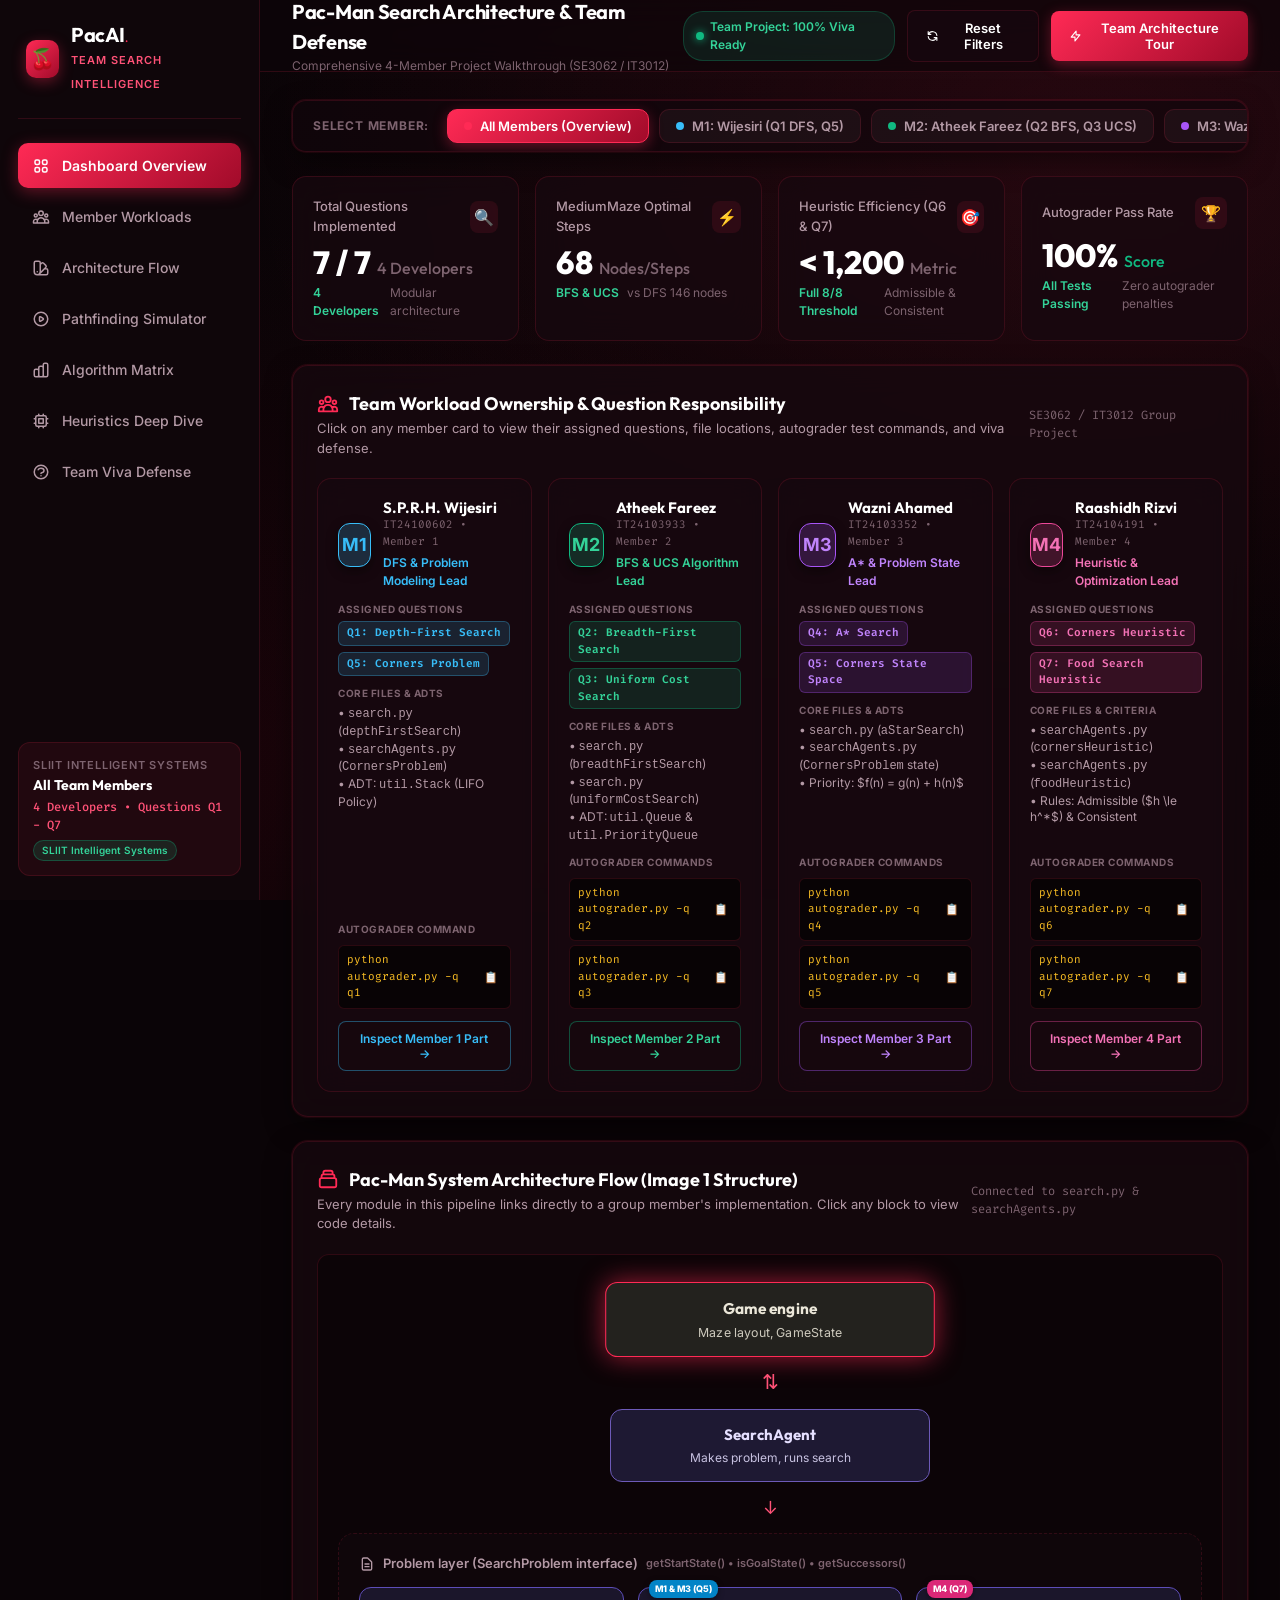
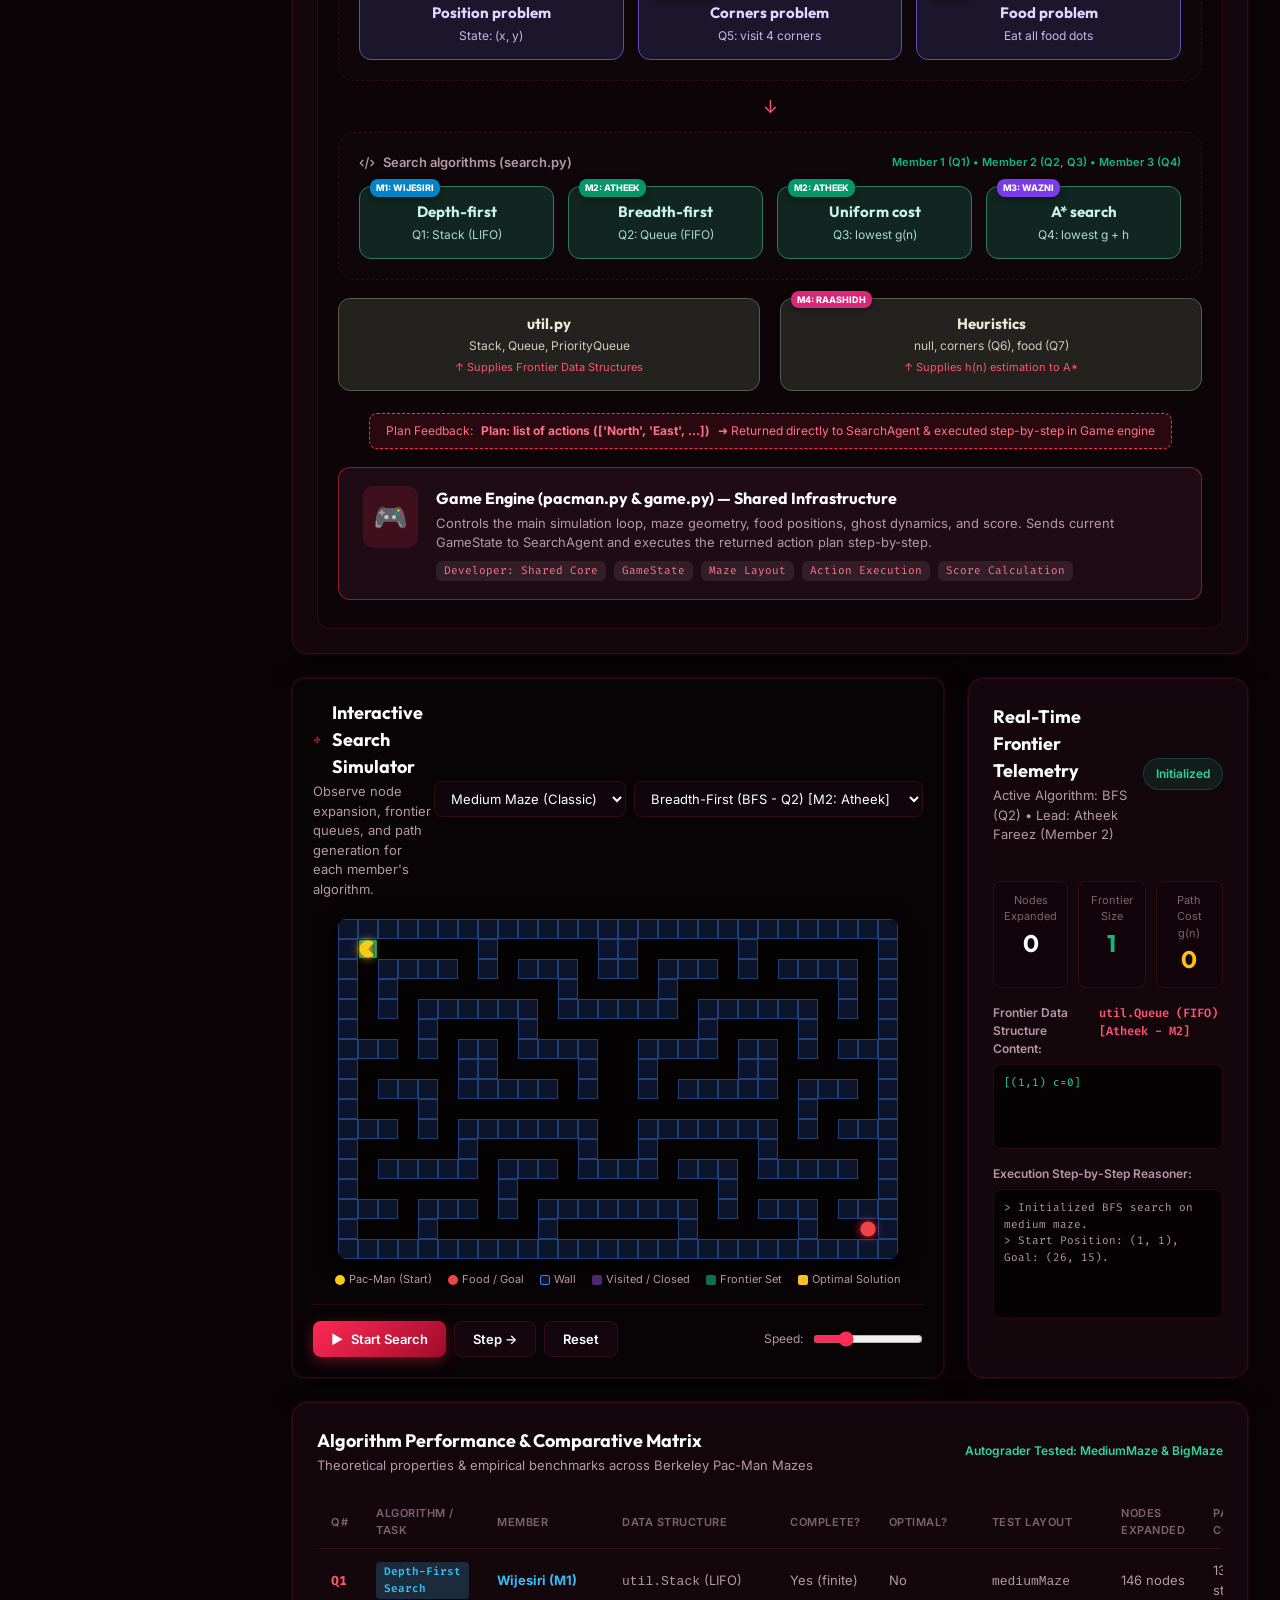
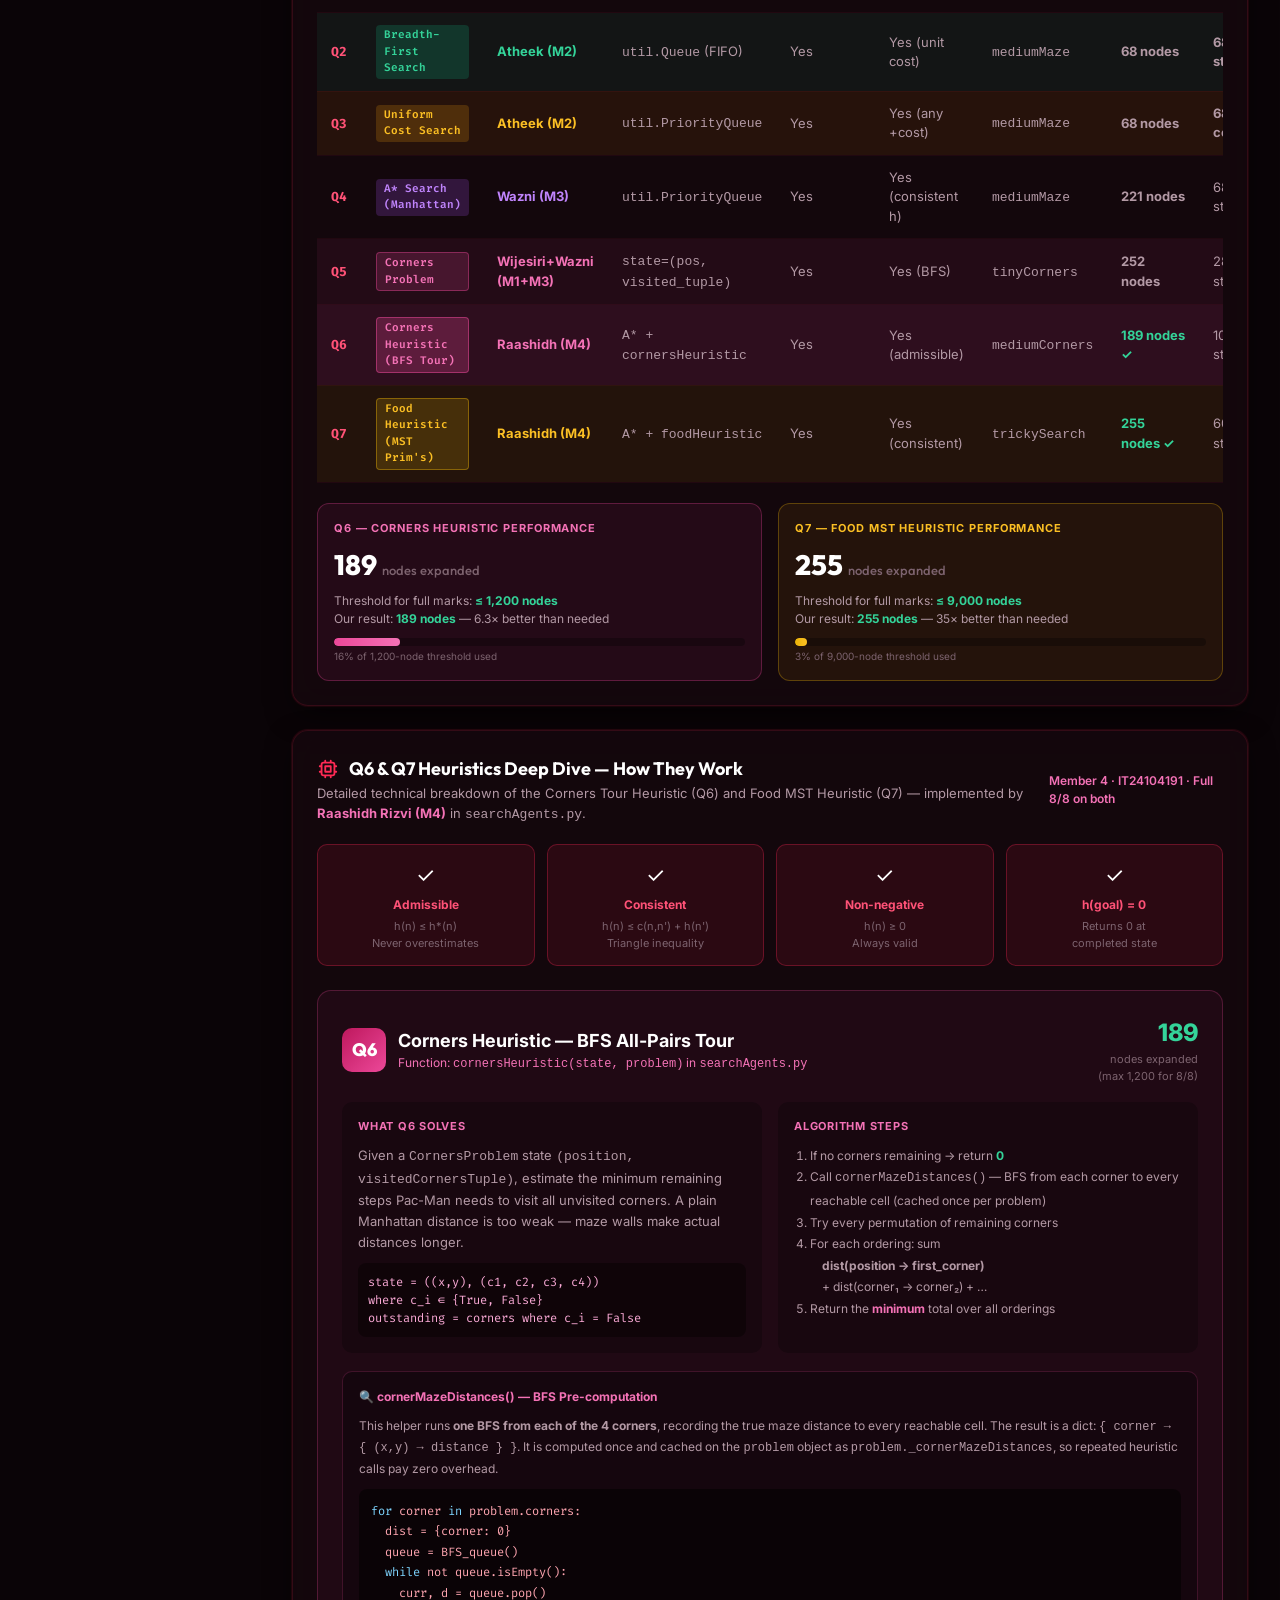
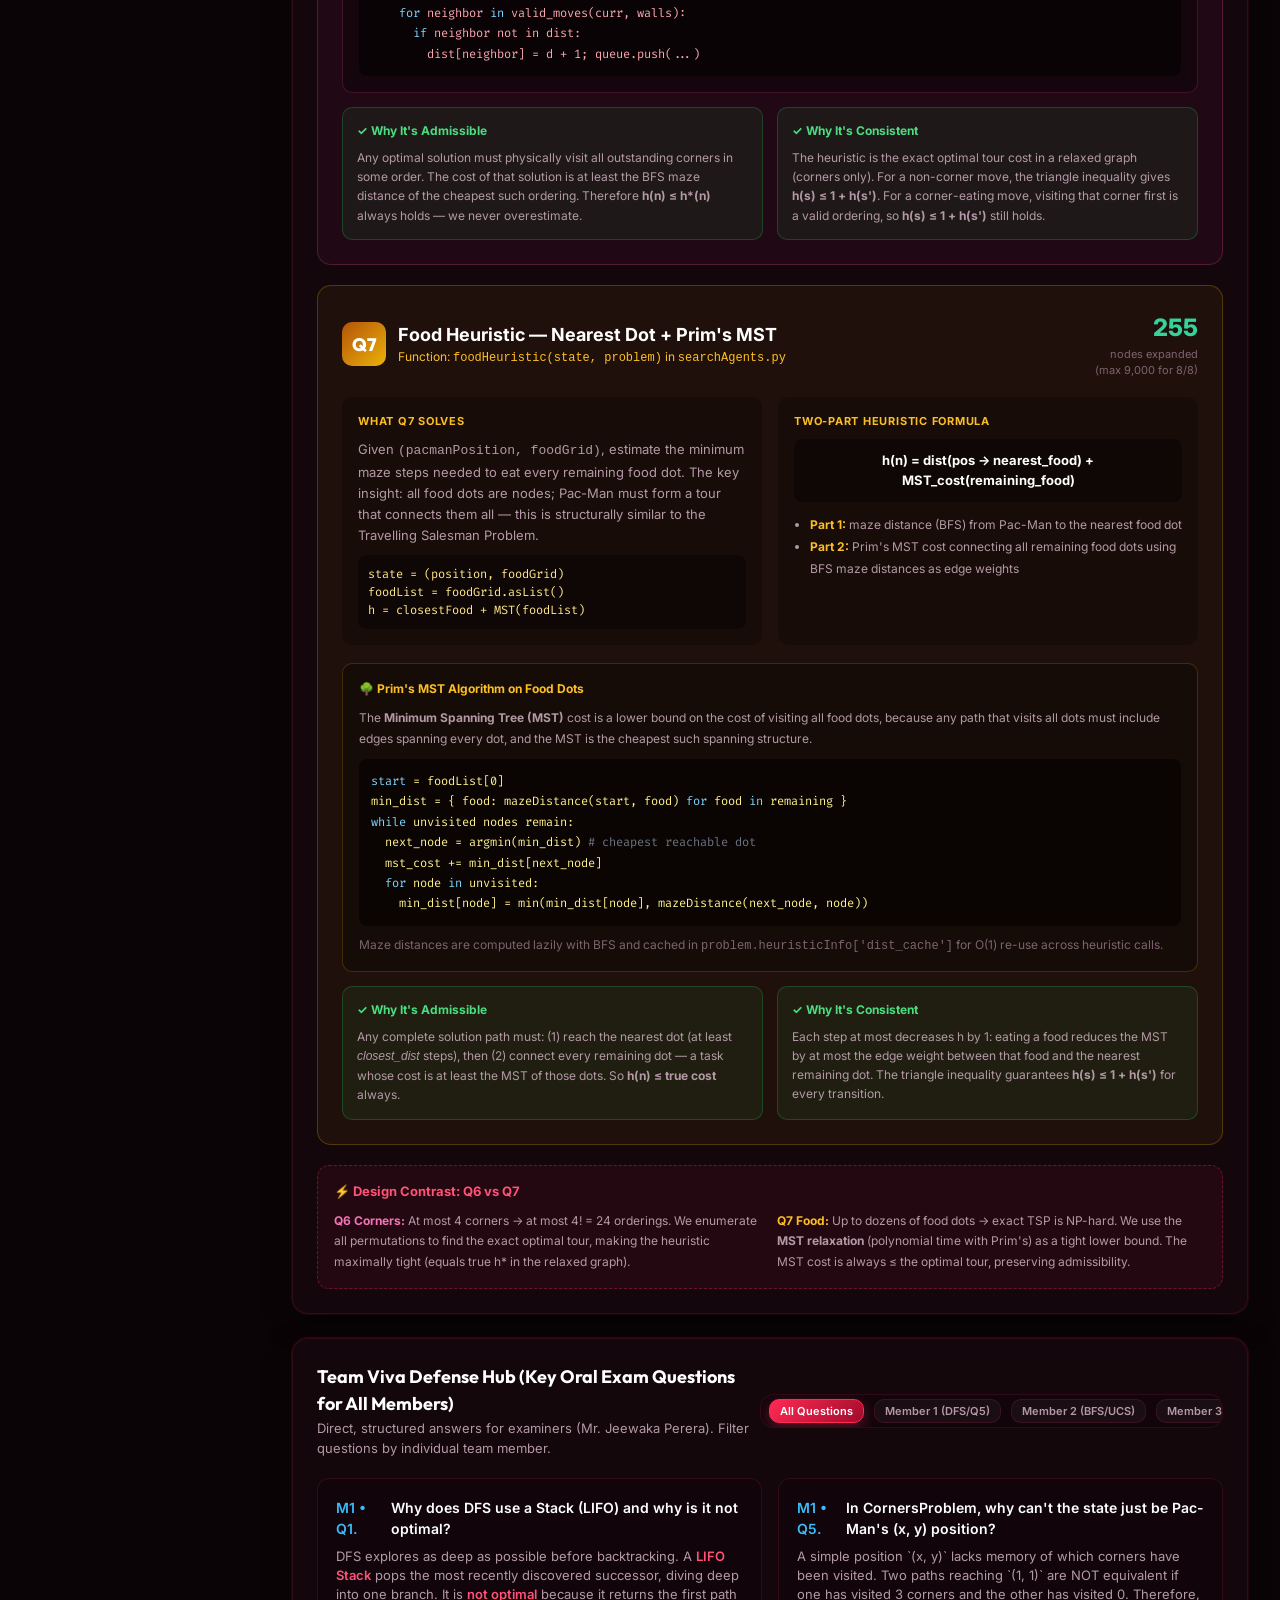
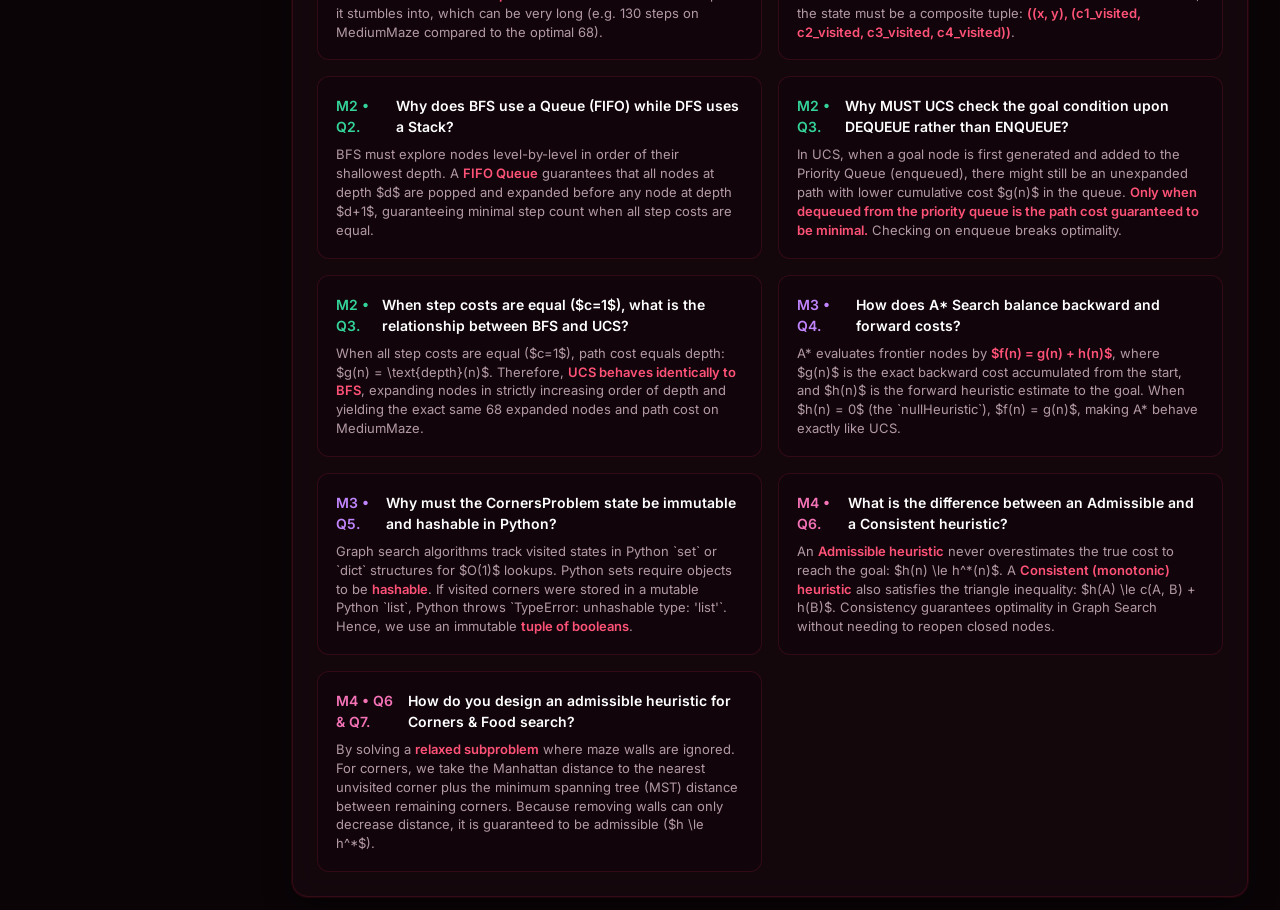
==== commit 4a937446: "feat: add interactive team demonstration dashboard, viva study guide, and final report submission" ====
--- a/demo/index.html
+++ b/demo/index.html
@@ -66,6 +66,14 @@
             </a>
           </li>
           <li>
+            <a href="#section-heuristics" class="nav-item" data-nav="heuristics">
+              <svg fill="none" viewBox="0 0 24 24" stroke="currentColor">
+                <path stroke-linecap="round" stroke-linejoin="round" d="M9 3v2m6-2v2M9 19v2m6-2v2M5 9H3m2 6H3m18-6h-2m2 6h-2M7 19h10a2 2 0 002-2V7a2 2 0 00-2-2H7a2 2 0 00-2 2v10a2 2 0 002 2zM9 9h6v6H9V9z" />
+              </svg>
+              <span>Heuristics Deep Dive</span>
+            </a>
+          </li>
+          <li>
             <a href="#section-viva" class="nav-item" data-nav="viva">
               <svg fill="none" viewBox="0 0 24 24" stroke="currentColor">
                 <path stroke-linecap="round" stroke-linejoin="round" d="M8.228 9c.549-1.165 2.03-2 3.772-2 2.21 0 4 1.343 4 3 0 1.4-1.278 2.575-3.006 2.907-.542.104-.994.54-.994 1.093m0 3h.01M21 12a9 9 0 11-18 0 9 9 0 0118 0z" />
@@ -682,59 +690,329 @@
             <table class="data-table">
               <thead>
                 <tr>
-                  <th>Algorithm</th>
-                  <th>Member Responsible</th>
+                  <th>Q#</th>
+                  <th>Algorithm / Task</th>
+                  <th>Member</th>
                   <th>Data Structure</th>
                   <th>Complete?</th>
                   <th>Optimal?</th>
-                  <th>MediumMaze Nodes</th>
+                  <th>Test Layout</th>
+                  <th>Nodes Expanded</th>
                   <th>Path Cost</th>
-                  <th>Core Formula / Principle</th>
+                  <th>Score</th>
                 </tr>
               </thead>
               <tbody>
                 <tr id="rowDfs">
-                  <td><span class="badge-algo dfs">Depth-First (DFS - Q1)</span></td>
-                  <td><strong style="color: #38bdf8;">S.P.R.H. Wijesiri (M1)</strong></td>
+                  <td><span style="font-family:var(--font-mono);color:var(--crimson-light);font-weight:700;">Q1</span></td>
+                  <td><span class="badge-algo dfs">Depth-First Search</span></td>
+                  <td><strong style="color: #38bdf8;">Wijesiri (M1)</strong></td>
                   <td><code>util.Stack</code> (LIFO)</td>
                   <td>Yes (finite)</td>
                   <td>No</td>
+                  <td><code>mediumMaze</code></td>
                   <td>146 nodes</td>
                   <td>130 steps</td>
-                  <td>Explores deepest path first</td>
+                  <td><span style="color:#34d399;font-weight:700;">3/3</span></td>
                 </tr>
                 <tr id="rowBfs" style="background: rgba(16, 185, 129, 0.08);">
-                  <td><span class="badge-algo bfs">Breadth-First (BFS - Q2)</span></td>
-                  <td><strong style="color: #34d399;">Atheek Fareez (M2)</strong></td>
+                  <td><span style="font-family:var(--font-mono);color:var(--crimson-light);font-weight:700;">Q2</span></td>
+                  <td><span class="badge-algo bfs">Breadth-First Search</span></td>
+                  <td><strong style="color: #34d399;">Atheek (M2)</strong></td>
                   <td><code>util.Queue</code> (FIFO)</td>
                   <td>Yes</td>
                   <td>Yes (unit cost)</td>
+                  <td><code>mediumMaze</code></td>
                   <td><strong>68 nodes</strong></td>
                   <td><strong>68 steps</strong></td>
-                  <td>Expands shallowest level first</td>
+                  <td><span style="color:#34d399;font-weight:700;">3/3</span></td>
                 </tr>
                 <tr id="rowUcs" style="background: rgba(245, 158, 11, 0.08);">
-                  <td><span class="badge-algo ucs">Uniform Cost (UCS - Q3)</span></td>
-                  <td><strong style="color: #fbbf24;">Atheek Fareez (M2)</strong></td>
+                  <td><span style="font-family:var(--font-mono);color:var(--crimson-light);font-weight:700;">Q3</span></td>
+                  <td><span class="badge-algo ucs">Uniform Cost Search</span></td>
+                  <td><strong style="color: #fbbf24;">Atheek (M2)</strong></td>
                   <td><code>util.PriorityQueue</code></td>
                   <td>Yes</td>
-                  <td>Yes (any positive cost)</td>
+                  <td>Yes (any +cost)</td>
+                  <td><code>mediumMaze</code></td>
                   <td><strong>68 nodes</strong></td>
                   <td><strong>68.0 cost</strong></td>
-                  <td>Expands lowest $g(n)$; goal test at dequeue</td>
+                  <td><span style="color:#34d399;font-weight:700;">3/3</span></td>
                 </tr>
                 <tr id="rowAstar">
-                  <td><span class="badge-algo astar">A* Search (Q4)</span></td>
-                  <td><strong style="color: #c084fc;">Wazni Ahamed (M3)</strong></td>
+                  <td><span style="font-family:var(--font-mono);color:var(--crimson-light);font-weight:700;">Q4</span></td>
+                  <td><span class="badge-algo astar">A* Search (Manhattan)</span></td>
+                  <td><strong style="color: #c084fc;">Wazni (M3)</strong></td>
                   <td><code>util.PriorityQueue</code></td>
                   <td>Yes</td>
-                  <td>Yes (if $h(n)$ consistent)</td>
-                  <td>54 nodes</td>
+                  <td>Yes (consistent h)</td>
+                  <td><code>mediumMaze</code></td>
+                  <td><strong>221 nodes</strong></td>
                   <td>68 steps</td>
-                  <td>$f(n) = g(n) + h(n)$</td>
+                  <td><span style="color:#34d399;font-weight:700;">3/3</span></td>
+                </tr>
+                <tr id="rowCorners" style="background: rgba(236,72,153,0.07);">
+                  <td><span style="font-family:var(--font-mono);color:var(--crimson-light);font-weight:700;">Q5</span></td>
+                  <td><span class="badge-algo" style="background:rgba(236,72,153,0.18);color:#f472b6;border:1px solid rgba(236,72,153,0.4);">Corners Problem</span></td>
+                  <td><strong style="color: #f472b6;">Wijesiri+Wazni (M1+M3)</strong></td>
+                  <td><code>state=(pos, visited_tuple)</code></td>
+                  <td>Yes</td>
+                  <td>Yes (BFS)</td>
+                  <td><code>tinyCorners</code></td>
+                  <td><strong>252 nodes</strong></td>
+                  <td>28 steps</td>
+                  <td><span style="color:#34d399;font-weight:700;">3/3</span></td>
+                </tr>
+                <tr id="rowCornersH" style="background: rgba(236,72,153,0.12);">
+                  <td><span style="font-family:var(--font-mono);color:var(--crimson-light);font-weight:700;">Q6</span></td>
+                  <td><span class="badge-algo" style="background:rgba(236,72,153,0.25);color:#f472b6;border:1px solid rgba(236,72,153,0.5);">Corners Heuristic (BFS Tour)</span></td>
+                  <td><strong style="color: #f472b6;">Raashidh (M4)</strong></td>
+                  <td><code>A* + cornersHeuristic</code></td>
+                  <td>Yes</td>
+                  <td>Yes (admissible)</td>
+                  <td><code>mediumCorners</code></td>
+                  <td><strong style="color:#34d399;">189 nodes ✓</strong></td>
+                  <td>106 steps</td>
+                  <td><span style="color:#34d399;font-weight:700;">8/8</span></td>
+                </tr>
+                <tr id="rowFoodH" style="background: rgba(234,179,8,0.07);">
+                  <td><span style="font-family:var(--font-mono);color:var(--crimson-light);font-weight:700;">Q7</span></td>
+                  <td><span class="badge-algo" style="background:rgba(234,179,8,0.18);color:#fbbf24;border:1px solid rgba(234,179,8,0.4);">Food Heuristic (MST Prim's)</span></td>
+                  <td><strong style="color: #fbbf24;">Raashidh (M4)</strong></td>
+                  <td><code>A* + foodHeuristic</code></td>
+                  <td>Yes</td>
+                  <td>Yes (consistent)</td>
+                  <td><code>trickySearch</code></td>
+                  <td><strong style="color:#34d399;">255 nodes ✓</strong></td>
+                  <td>60 steps</td>
+                  <td><span style="color:#34d399;font-weight:700;">8/8</span></td>
                 </tr>
               </tbody>
             </table>
+          </div>
+
+          <!-- Q6 vs Q7 comparison mini-panel -->
+          <div style="display:grid;grid-template-columns:1fr 1fr;gap:16px;margin-top:20px;">
+            <div style="background:rgba(236,72,153,0.08);border:1px solid rgba(236,72,153,0.3);border-radius:12px;padding:16px;">
+              <div style="font-size:11px;font-weight:700;color:#f472b6;letter-spacing:0.08em;text-transform:uppercase;margin-bottom:8px;">Q6 — Corners Heuristic Performance</div>
+              <div style="font-size:28px;font-weight:800;font-family:var(--font-heading);color:#fff;">189 <span style="font-size:13px;font-weight:500;color:var(--text-muted);">nodes expanded</span></div>
+              <div style="font-size:12px;color:var(--text-secondary);margin-top:6px;line-height:1.5;">
+                Threshold for full marks: <strong style="color:#34d399;">&le; 1,200 nodes</strong><br>
+                Our result: <strong style="color:#34d399;">189 nodes</strong> — 6.3× better than needed
+              </div>
+              <div style="margin-top:10px;background:rgba(0,0,0,0.3);border-radius:6px;height:8px;overflow:hidden;">
+                <div style="width:16%;height:100%;background:linear-gradient(90deg,#ec4899,#f472b6);border-radius:6px;"></div>
+              </div>
+              <div style="font-size:10px;color:var(--text-muted);margin-top:3px;">16% of 1,200-node threshold used</div>
+            </div>
+            <div style="background:rgba(234,179,8,0.08);border:1px solid rgba(234,179,8,0.3);border-radius:12px;padding:16px;">
+              <div style="font-size:11px;font-weight:700;color:#fbbf24;letter-spacing:0.08em;text-transform:uppercase;margin-bottom:8px;">Q7 — Food MST Heuristic Performance</div>
+              <div style="font-size:28px;font-weight:800;font-family:var(--font-heading);color:#fff;">255 <span style="font-size:13px;font-weight:500;color:var(--text-muted);">nodes expanded</span></div>
+              <div style="font-size:12px;color:var(--text-secondary);margin-top:6px;line-height:1.5;">
+                Threshold for full marks: <strong style="color:#34d399;">&le; 9,000 nodes</strong><br>
+                Our result: <strong style="color:#34d399;">255 nodes</strong> — 35× better than needed
+              </div>
+              <div style="margin-top:10px;background:rgba(0,0,0,0.3);border-radius:6px;height:8px;overflow:hidden;">
+                <div style="width:3%;height:100%;background:linear-gradient(90deg,#eab308,#fbbf24);border-radius:6px;"></div>
+              </div>
+              <div style="font-size:10px;color:var(--text-muted);margin-top:3px;">3% of 9,000-node threshold used</div>
+            </div>
+          </div>
+        </section>
+
+        <!-- ==========================================================================
+             Q6 & Q7 HEURISTICS DEEP DIVE (NEW SECTION)
+             ========================================================================== -->
+        <section class="section-panel" id="section-heuristics">
+          <div class="panel-header">
+            <div class="panel-title-area">
+              <h2>
+                <svg width="22" height="22" fill="none" viewBox="0 0 24 24" stroke="var(--crimson-primary)">
+                  <path stroke-linecap="round" stroke-linejoin="round" stroke-width="2" d="M9 3v2m6-2v2M9 19v2m6-2v2M5 9H3m2 6H3m18-6h-2m2 6h-2M7 19h10a2 2 0 002-2V7a2 2 0 00-2-2H7a2 2 0 00-2 2v10a2 2 0 002 2zM9 9h6v6H9V9z" />
+                </svg>
+                Q6 &amp; Q7 Heuristics Deep Dive — How They Work
+              </h2>
+              <p>Detailed technical breakdown of the Corners Tour Heuristic (Q6) and Food MST Heuristic (Q7) — implemented by <strong style="color:#f472b6;">Raashidh Rizvi (M4)</strong> in <code>searchAgents.py</code>.</p>
+            </div>
+            <div style="font-size: 12px; color: #f472b6; font-weight: 600;">Member 4 · IT24104191 · Full 8/8 on both</div>
+          </div>
+
+          <!-- Heuristic Requirements Banner -->
+          <div style="display:grid;grid-template-columns:repeat(4,1fr);gap:12px;margin-bottom:24px;">
+            <div style="background:rgba(255,42,85,0.1);border:1px solid rgba(255,42,85,0.3);border-radius:10px;padding:14px;text-align:center;">
+              <div style="font-size:22px;margin-bottom:4px;">✓</div>
+              <div style="font-size:12px;font-weight:700;color:var(--crimson-light);">Admissible</div>
+              <div style="font-size:11px;color:var(--text-muted);margin-top:4px;">h(n) ≤ h*(n)<br>Never overestimates</div>
+            </div>
+            <div style="background:rgba(255,42,85,0.1);border:1px solid rgba(255,42,85,0.3);border-radius:10px;padding:14px;text-align:center;">
+              <div style="font-size:22px;margin-bottom:4px;">✓</div>
+              <div style="font-size:12px;font-weight:700;color:var(--crimson-light);">Consistent</div>
+              <div style="font-size:11px;color:var(--text-muted);margin-top:4px;">h(n) ≤ c(n,n') + h(n')<br>Triangle inequality</div>
+            </div>
+            <div style="background:rgba(255,42,85,0.1);border:1px solid rgba(255,42,85,0.3);border-radius:10px;padding:14px;text-align:center;">
+              <div style="font-size:22px;margin-bottom:4px;">✓</div>
+              <div style="font-size:12px;font-weight:700;color:var(--crimson-light);">Non-negative</div>
+              <div style="font-size:11px;color:var(--text-muted);margin-top:4px;">h(n) ≥ 0<br>Always valid</div>
+            </div>
+            <div style="background:rgba(255,42,85,0.1);border:1px solid rgba(255,42,85,0.3);border-radius:10px;padding:14px;text-align:center;">
+              <div style="font-size:22px;margin-bottom:4px;">✓</div>
+              <div style="font-size:12px;font-weight:700;color:var(--crimson-light);">h(goal) = 0</div>
+              <div style="font-size:11px;color:var(--text-muted);margin-top:4px;">Returns 0 at<br>completed state</div>
+            </div>
+          </div>
+
+          <!-- Q6 Deep Dive -->
+          <div style="background:rgba(236,72,153,0.06);border:1px solid rgba(236,72,153,0.25);border-radius:14px;padding:24px;margin-bottom:20px;">
+            <div style="display:flex;align-items:center;gap:12px;margin-bottom:18px;">
+              <div style="background:linear-gradient(135deg,#be185d,#ec4899);border-radius:10px;width:44px;height:44px;display:flex;align-items:center;justify-content:center;font-size:18px;font-weight:800;font-family:var(--font-heading);flex-shrink:0;">Q6</div>
+              <div>
+                <div style="font-size:18px;font-weight:700;color:#fff;">Corners Heuristic — BFS All-Pairs Tour</div>
+                <div style="font-size:12px;color:#f472b6;">Function: <code>cornersHeuristic(state, problem)</code> in <code>searchAgents.py</code></div>
+              </div>
+              <div style="margin-left:auto;text-align:right;">
+                <div style="font-size:24px;font-weight:800;color:#34d399;">189</div>
+                <div style="font-size:11px;color:var(--text-muted);">nodes expanded<br>(max 1,200 for 8/8)</div>
+              </div>
+            </div>
+
+            <div style="display:grid;grid-template-columns:1fr 1fr;gap:16px;margin-bottom:18px;">
+              <!-- What problem Q6 solves -->
+              <div style="background:rgba(0,0,0,0.25);border-radius:10px;padding:16px;">
+                <div style="font-size:11px;font-weight:700;color:#f472b6;text-transform:uppercase;letter-spacing:0.07em;margin-bottom:10px;">What Q6 Solves</div>
+                <p style="font-size:13px;color:var(--text-secondary);line-height:1.6;">Given a <code>CornersProblem</code> state <code>(position, visitedCornersTuple)</code>, estimate the minimum remaining steps Pac-Man needs to visit all unvisited corners. A plain Manhattan distance is too weak — maze walls make actual distances longer.</p>
+                <div style="margin-top:10px;font-size:12px;font-family:var(--font-mono);background:rgba(0,0,0,0.4);border-radius:8px;padding:10px;color:#f9a8d4;">
+                  state = ((x,y), (c1, c2, c3, c4))<br>
+                  where c_i ∈ {True, False}<br>
+                  outstanding = corners where c_i = False
+                </div>
+              </div>
+              <!-- Step-by-step algorithm -->
+              <div style="background:rgba(0,0,0,0.25);border-radius:10px;padding:16px;">
+                <div style="font-size:11px;font-weight:700;color:#f472b6;text-transform:uppercase;letter-spacing:0.07em;margin-bottom:10px;">Algorithm Steps</div>
+                <ol style="font-size:12px;color:var(--text-secondary);line-height:1.8;padding-left:16px;">
+                  <li>If no corners remaining → return <strong style="color:#34d399;">0</strong></li>
+                  <li>Call <code>cornerMazeDistances()</code> — BFS from each corner to every reachable cell (cached once per problem)</li>
+                  <li>Try every permutation of remaining corners</li>
+                  <li>For each ordering: sum<br>
+                    &nbsp;&nbsp;&nbsp;&nbsp;<strong>dist(position → first_corner)</strong><br>
+                    &nbsp;&nbsp;&nbsp;&nbsp;+ dist(corner₁ → corner₂) + …</li>
+                  <li>Return the <strong style="color:#f472b6;">minimum</strong> total over all orderings</li>
+                </ol>
+              </div>
+            </div>
+
+            <!-- How cornerMazeDistances works -->
+            <div style="background:rgba(0,0,0,0.3);border:1px solid rgba(236,72,153,0.2);border-radius:10px;padding:16px;margin-bottom:14px;">
+              <div style="font-size:12px;font-weight:700;color:#f472b6;margin-bottom:10px;">🔍 cornerMazeDistances() — BFS Pre-computation</div>
+              <p style="font-size:12px;color:var(--text-secondary);line-height:1.7;margin-bottom:10px;">
+                This helper runs <strong>one BFS from each of the 4 corners</strong>, recording the true maze distance to every reachable cell. The result is a dict: <code>{ corner → { (x,y) → distance } }</code>.
+                It is computed once and cached on the <code>problem</code> object as <code>problem._cornerMazeDistances</code>, so repeated heuristic calls pay zero overhead.
+              </p>
+              <div style="font-size:12px;font-family:var(--font-mono);background:rgba(0,0,0,0.5);border-radius:8px;padding:12px;color:#fda4af;line-height:1.7;">
+                <span style="color:#7dd3fc;">for</span> corner <span style="color:#7dd3fc;">in</span> problem.corners:<br>
+                &nbsp;&nbsp;dist = {corner: 0}<br>
+                &nbsp;&nbsp;queue = BFS_queue()<br>
+                &nbsp;&nbsp;<span style="color:#7dd3fc;">while</span> not queue.isEmpty():<br>
+                &nbsp;&nbsp;&nbsp;&nbsp;curr, d = queue.pop()<br>
+                &nbsp;&nbsp;&nbsp;&nbsp;<span style="color:#7dd3fc;">for</span> neighbor <span style="color:#7dd3fc;">in</span> valid_moves(curr, walls):<br>
+                &nbsp;&nbsp;&nbsp;&nbsp;&nbsp;&nbsp;<span style="color:#7dd3fc;">if</span> neighbor not in dist:<br>
+                &nbsp;&nbsp;&nbsp;&nbsp;&nbsp;&nbsp;&nbsp;&nbsp;dist[neighbor] = d + 1; queue.push(...)
+              </div>
+            </div>
+
+            <!-- Admissibility & Consistency proof -->
+            <div style="display:grid;grid-template-columns:1fr 1fr;gap:14px;">
+              <div style="background:rgba(34,197,94,0.08);border:1px solid rgba(34,197,94,0.25);border-radius:10px;padding:14px;">
+                <div style="font-size:12px;font-weight:700;color:#4ade80;margin-bottom:8px;">✓ Why It's Admissible</div>
+                <p style="font-size:12px;color:var(--text-secondary);line-height:1.6;">Any optimal solution must physically visit all outstanding corners in some order. The cost of that solution is at least the BFS maze distance of the cheapest such ordering. Therefore <strong>h(n) ≤ h*(n)</strong> always holds — we never overestimate.</p>
+              </div>
+              <div style="background:rgba(34,197,94,0.08);border:1px solid rgba(34,197,94,0.25);border-radius:10px;padding:14px;">
+                <div style="font-size:12px;font-weight:700;color:#4ade80;margin-bottom:8px;">✓ Why It's Consistent</div>
+                <p style="font-size:12px;color:var(--text-secondary);line-height:1.6;">The heuristic is the exact optimal tour cost in a relaxed graph (corners only). For a non-corner move, the triangle inequality gives <strong>h(s) ≤ 1 + h(s')</strong>. For a corner-eating move, visiting that corner first is a valid ordering, so <strong>h(s) ≤ 1 + h(s')</strong> still holds.</p>
+              </div>
+            </div>
+          </div>
+
+          <!-- Q7 Deep Dive -->
+          <div style="background:rgba(234,179,8,0.06);border:1px solid rgba(234,179,8,0.25);border-radius:14px;padding:24px;margin-bottom:20px;">
+            <div style="display:flex;align-items:center;gap:12px;margin-bottom:18px;">
+              <div style="background:linear-gradient(135deg,#b45309,#eab308);border-radius:10px;width:44px;height:44px;display:flex;align-items:center;justify-content:center;font-size:18px;font-weight:800;font-family:var(--font-heading);flex-shrink:0;">Q7</div>
+              <div>
+                <div style="font-size:18px;font-weight:700;color:#fff;">Food Heuristic — Nearest Dot + Prim's MST</div>
+                <div style="font-size:12px;color:#fbbf24;">Function: <code>foodHeuristic(state, problem)</code> in <code>searchAgents.py</code></div>
+              </div>
+              <div style="margin-left:auto;text-align:right;">
+                <div style="font-size:24px;font-weight:800;color:#34d399;">255</div>
+                <div style="font-size:11px;color:var(--text-muted);">nodes expanded<br>(max 9,000 for 8/8)</div>
+              </div>
+            </div>
+
+            <div style="display:grid;grid-template-columns:1fr 1fr;gap:16px;margin-bottom:18px;">
+              <!-- What problem Q7 solves -->
+              <div style="background:rgba(0,0,0,0.25);border-radius:10px;padding:16px;">
+                <div style="font-size:11px;font-weight:700;color:#fbbf24;text-transform:uppercase;letter-spacing:0.07em;margin-bottom:10px;">What Q7 Solves</div>
+                <p style="font-size:13px;color:var(--text-secondary);line-height:1.6;">Given <code>(pacmanPosition, foodGrid)</code>, estimate the minimum maze steps needed to eat every remaining food dot. The key insight: all food dots are nodes; Pac-Man must form a tour that connects them all — this is structurally similar to the Travelling Salesman Problem.</p>
+                <div style="margin-top:10px;font-size:12px;font-family:var(--font-mono);background:rgba(0,0,0,0.4);border-radius:8px;padding:10px;color:#fde68a;">
+                  state = (position, foodGrid)<br>
+                  foodList = foodGrid.asList()<br>
+                  h = closestFood + MST(foodList)
+                </div>
+              </div>
+              <!-- Two-part formula -->
+              <div style="background:rgba(0,0,0,0.25);border-radius:10px;padding:16px;">
+                <div style="font-size:11px;font-weight:700;color:#fbbf24;text-transform:uppercase;letter-spacing:0.07em;margin-bottom:10px;">Two-Part Heuristic Formula</div>
+                <div style="font-size:13px;font-weight:700;color:#fff;text-align:center;background:rgba(0,0,0,0.4);border-radius:8px;padding:12px;margin-bottom:12px;">
+                  h(n) = dist(pos → nearest_food) + MST_cost(remaining_food)
+                </div>
+                <ul style="font-size:12px;color:var(--text-secondary);line-height:1.8;list-style:disc;padding-left:16px;">
+                  <li><strong style="color:#fbbf24;">Part 1:</strong> maze distance (BFS) from Pac-Man to the nearest food dot</li>
+                  <li><strong style="color:#fbbf24;">Part 2:</strong> Prim's MST cost connecting all remaining food dots using BFS maze distances as edge weights</li>
+                </ul>
+              </div>
+            </div>
+
+            <!-- Prim's MST explanation -->
+            <div style="background:rgba(0,0,0,0.3);border:1px solid rgba(234,179,8,0.2);border-radius:10px;padding:16px;margin-bottom:14px;">
+              <div style="font-size:12px;font-weight:700;color:#fbbf24;margin-bottom:10px;">🌳 Prim's MST Algorithm on Food Dots</div>
+              <p style="font-size:12px;color:var(--text-secondary);line-height:1.7;margin-bottom:10px;">
+                The <strong>Minimum Spanning Tree (MST)</strong> cost is a lower bound on the cost of visiting all food dots, because any path that visits all dots must include edges spanning every dot, and the MST is the cheapest such spanning structure.
+              </p>
+              <div style="font-size:12px;font-family:var(--font-mono);background:rgba(0,0,0,0.5);border-radius:8px;padding:12px;color:#fef08a;line-height:1.7;">
+                <span style="color:#7dd3fc;">start</span> = foodList[0]<br>
+                min_dist = { food: mazeDistance(start, food) <span style="color:#7dd3fc;">for</span> food <span style="color:#7dd3fc;">in</span> remaining }<br>
+                <span style="color:#7dd3fc;">while</span> unvisited nodes remain:<br>
+                &nbsp;&nbsp;next_node = argmin(min_dist)  <span style="color:#6b7280;"># cheapest reachable dot</span><br>
+                &nbsp;&nbsp;mst_cost += min_dist[next_node]<br>
+                &nbsp;&nbsp;<span style="color:#7dd3fc;">for</span> node <span style="color:#7dd3fc;">in</span> unvisited:<br>
+                &nbsp;&nbsp;&nbsp;&nbsp;min_dist[node] = min(min_dist[node], mazeDistance(next_node, node))
+              </div>
+              <p style="font-size:12px;color:var(--text-muted);margin-top:10px;">Maze distances are computed lazily with BFS and cached in <code>problem.heuristicInfo['dist_cache']</code> for O(1) re-use across heuristic calls.</p>
+            </div>
+
+            <!-- Admissibility & Consistency proof -->
+            <div style="display:grid;grid-template-columns:1fr 1fr;gap:14px;">
+              <div style="background:rgba(34,197,94,0.08);border:1px solid rgba(34,197,94,0.25);border-radius:10px;padding:14px;">
+                <div style="font-size:12px;font-weight:700;color:#4ade80;margin-bottom:8px;">✓ Why It's Admissible</div>
+                <p style="font-size:12px;color:var(--text-secondary);line-height:1.6;">Any complete solution path must: (1) reach the nearest dot (at least <em>closest_dist</em> steps), then (2) connect every remaining dot — a task whose cost is at least the MST of those dots. So <strong>h(n) ≤ true cost</strong> always.</p>
+              </div>
+              <div style="background:rgba(34,197,94,0.08);border:1px solid rgba(34,197,94,0.25);border-radius:10px;padding:14px;">
+                <div style="font-size:12px;font-weight:700;color:#4ade80;margin-bottom:8px;">✓ Why It's Consistent</div>
+                <p style="font-size:12px;color:var(--text-secondary);line-height:1.6;">Each step at most decreases h by 1: eating a food reduces the MST by at most the edge weight between that food and the nearest remaining dot. The triangle inequality guarantees <strong>h(s) ≤ 1 + h(s')</strong> for every transition.</p>
+              </div>
+            </div>
+          </div>
+
+          <!-- Key Takeaway: Q6 vs Q7 design contrast -->
+          <div style="background:rgba(255,42,85,0.07);border:1px dashed rgba(255,42,85,0.35);border-radius:12px;padding:16px;">
+            <div style="font-size:13px;font-weight:700;color:var(--crimson-light);margin-bottom:10px;">⚡ Design Contrast: Q6 vs Q7</div>
+            <div style="display:grid;grid-template-columns:1fr 1fr;gap:14px;font-size:12px;color:var(--text-secondary);line-height:1.7;">
+              <div>
+                <strong style="color:#f472b6;">Q6 Corners:</strong> At most 4 corners → at most 4! = 24 orderings. We enumerate all permutations to find the exact optimal tour, making the heuristic maximally tight (equals true h* in the relaxed graph).
+              </div>
+              <div>
+                <strong style="color:#fbbf24;">Q7 Food:</strong> Up to dozens of food dots → exact TSP is NP-hard. We use the <strong>MST relaxation</strong> (polynomial time with Prim's) as a tight lower bound. The MST cost is always ≤ the optimal tour, preserving admissibility.
+              </div>
+            </div>
           </div>
         </section>
 
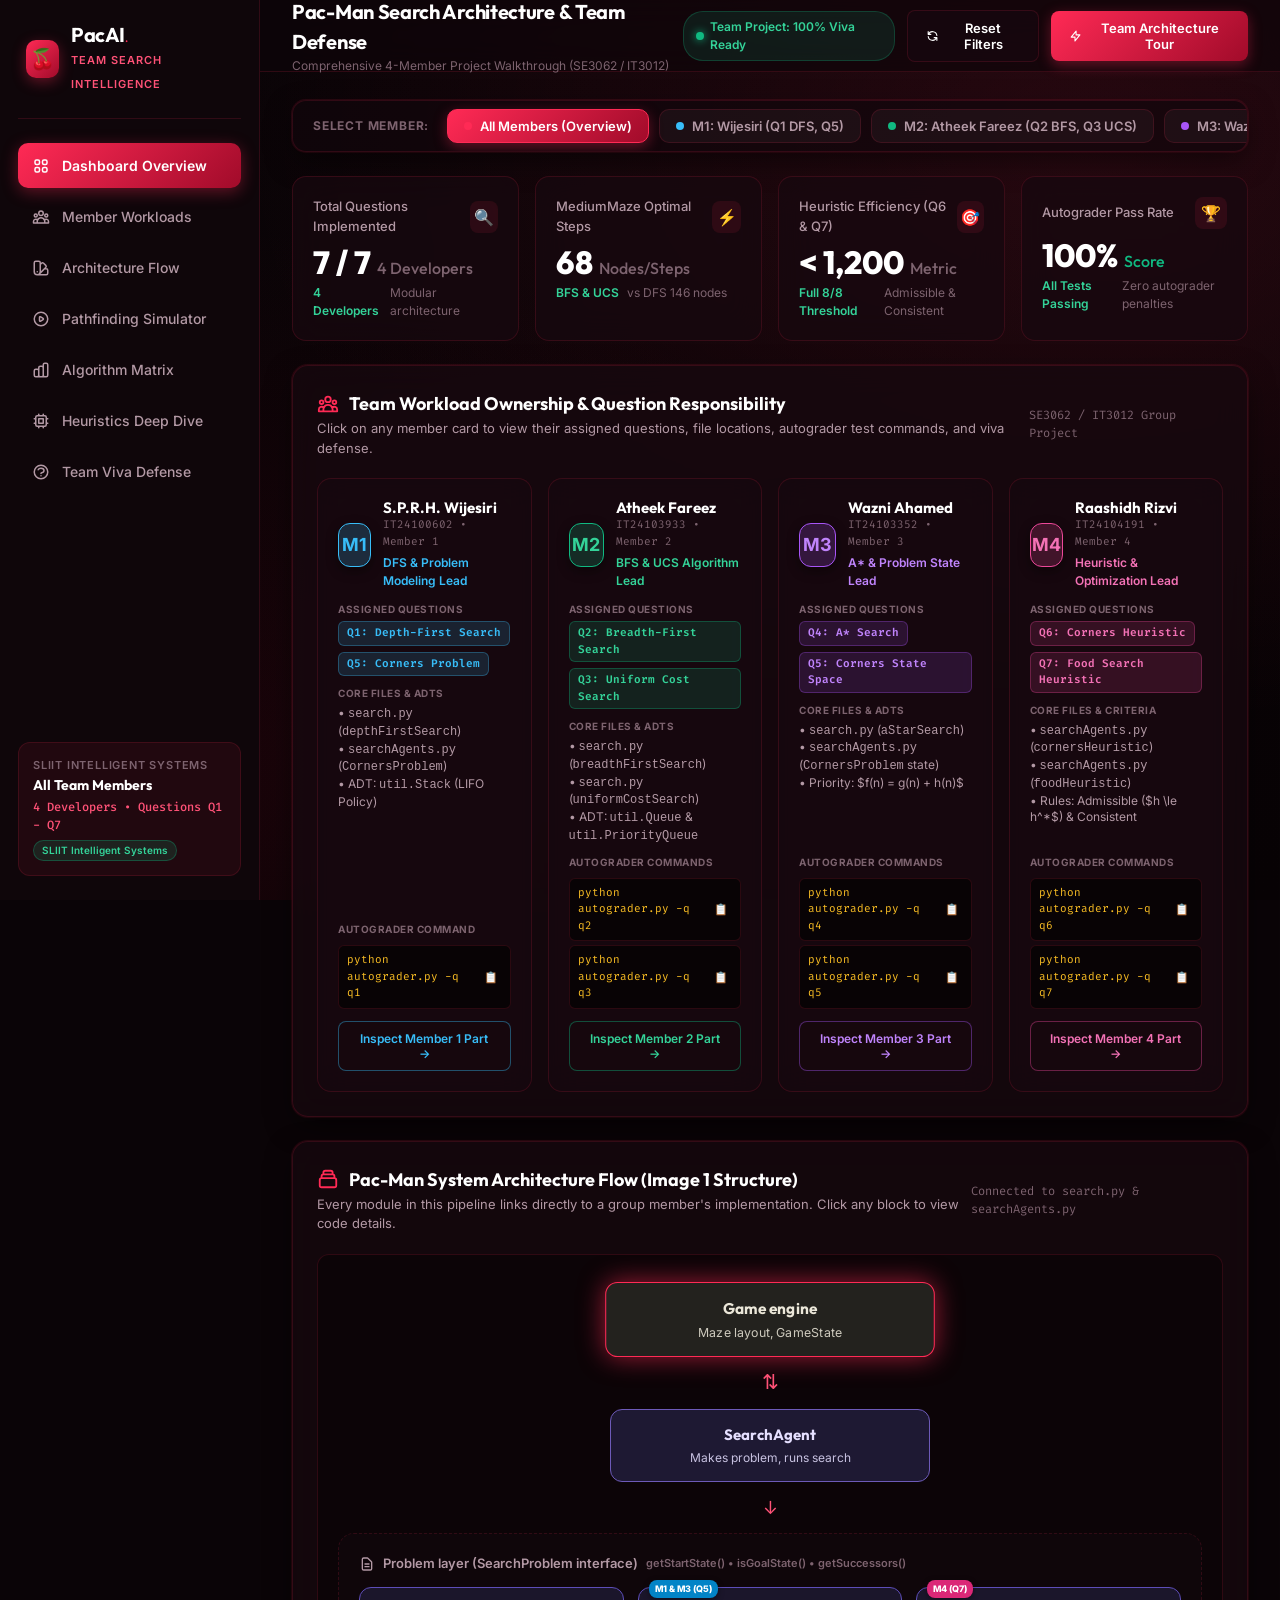
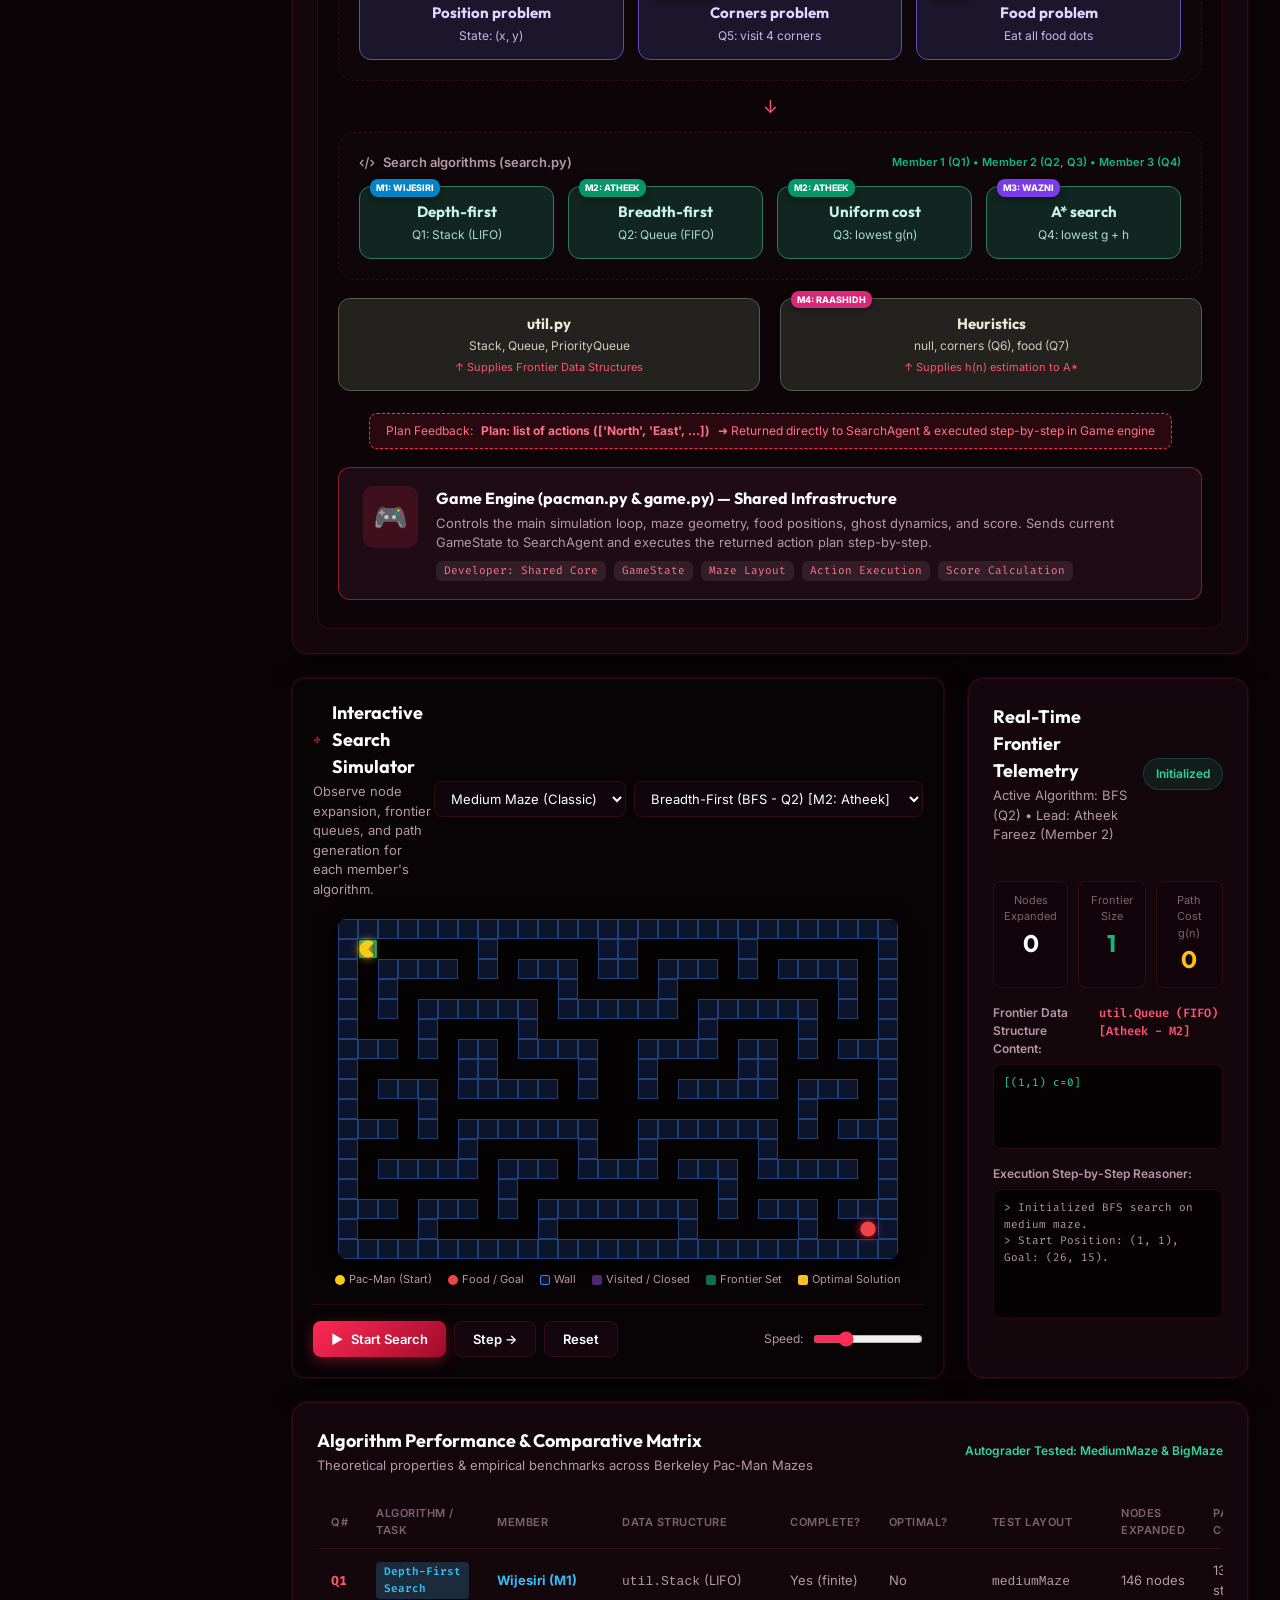
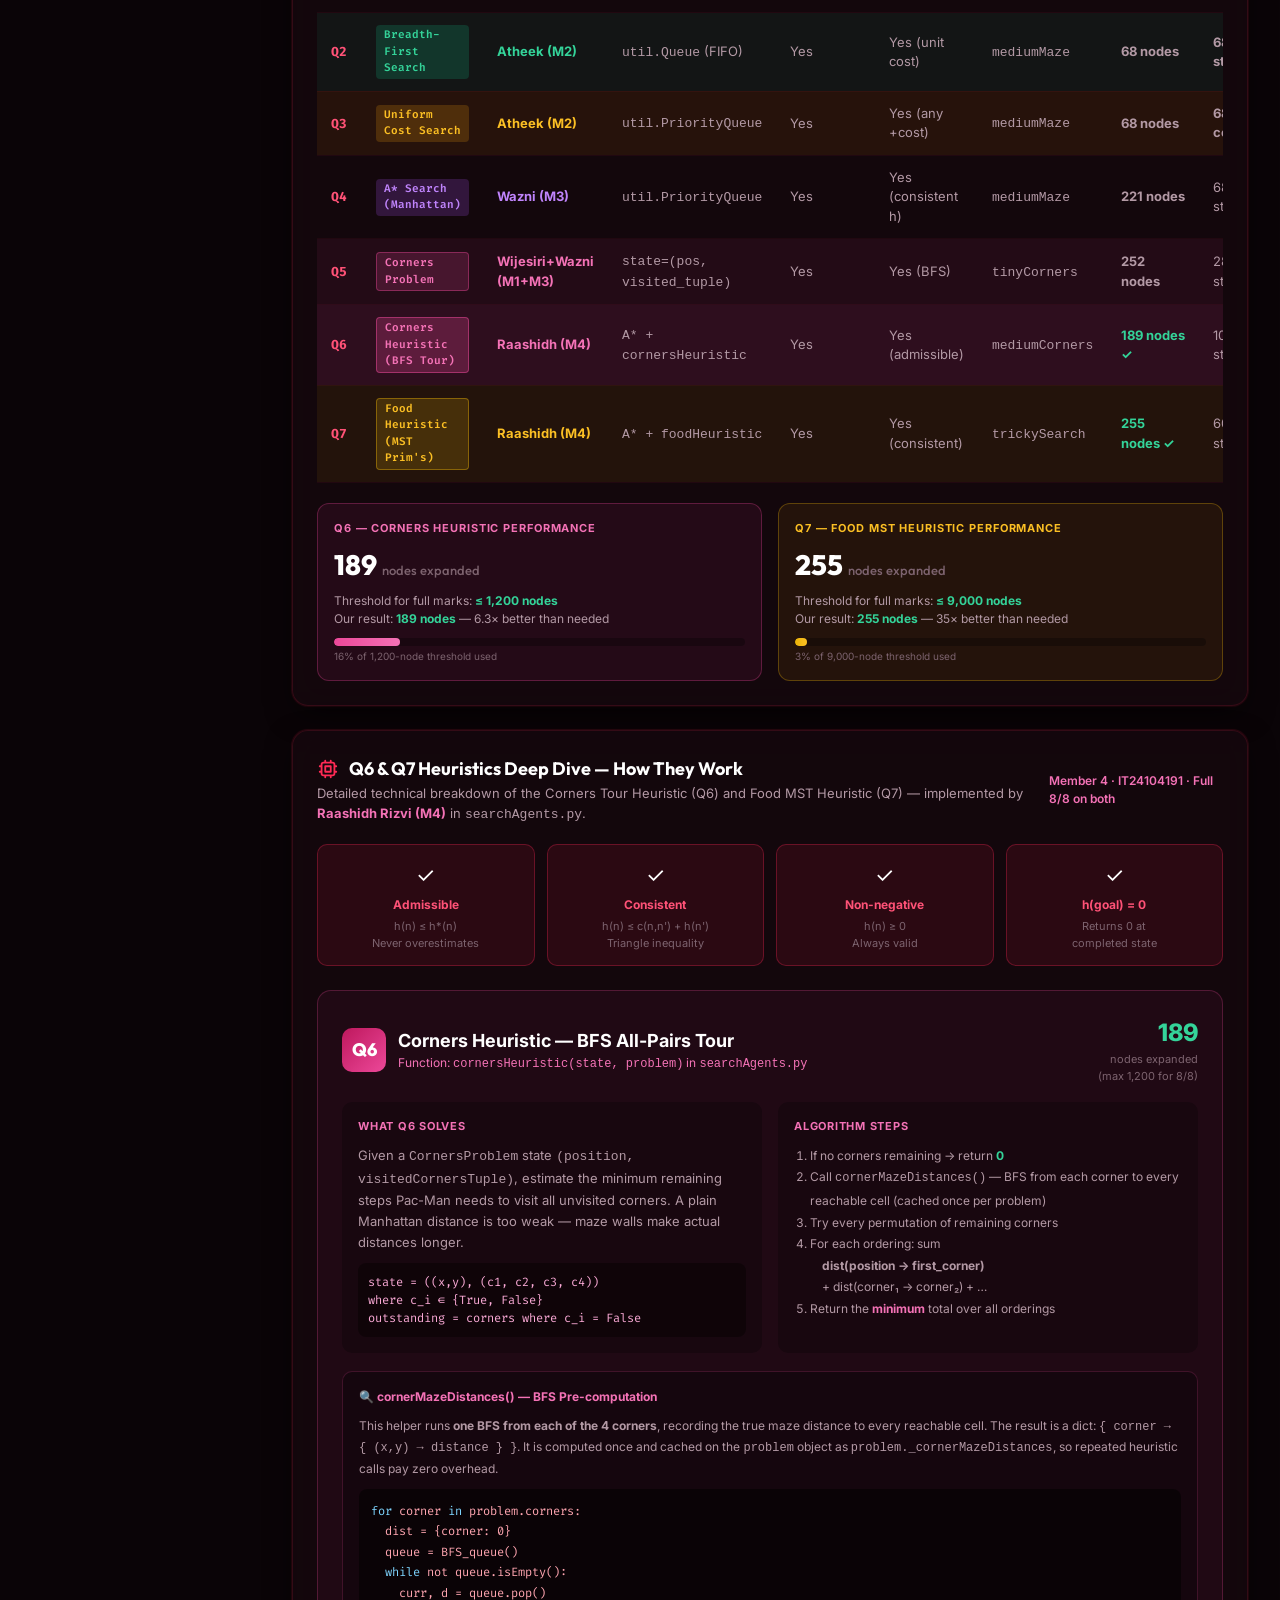
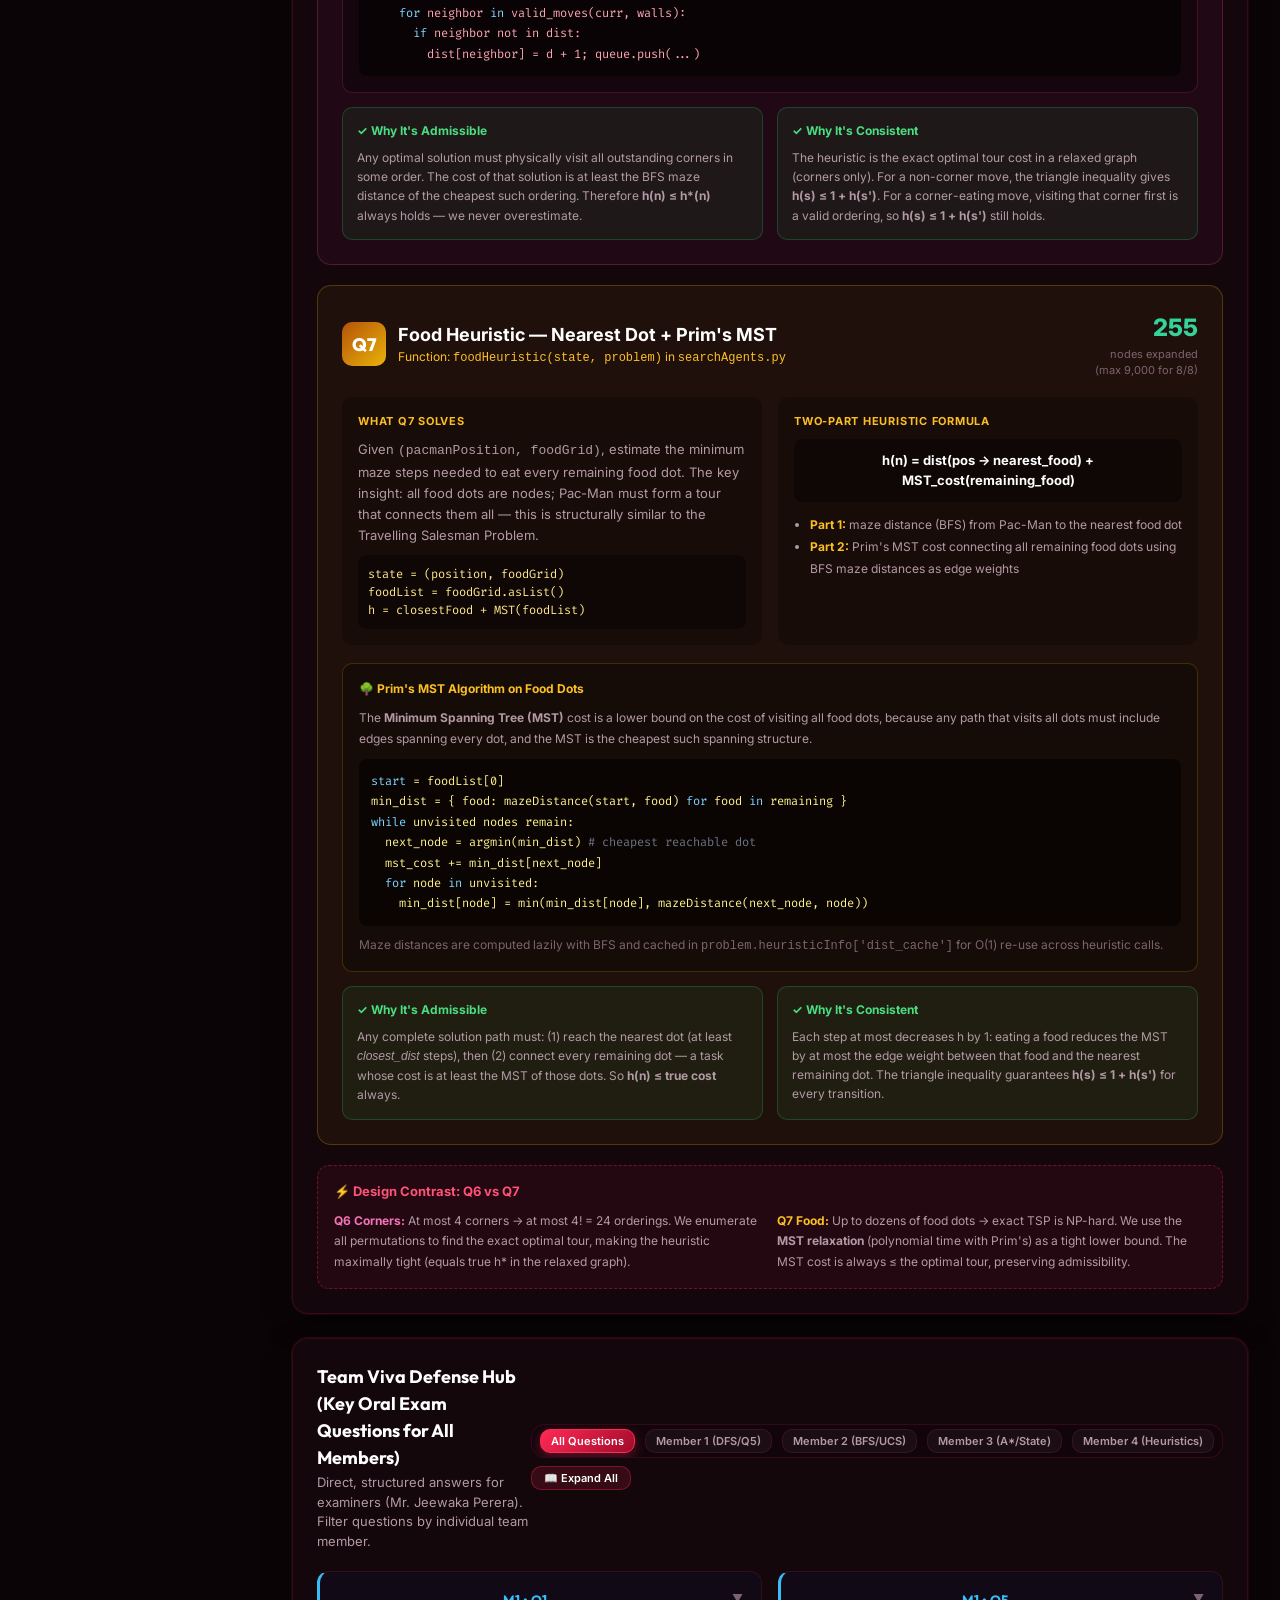
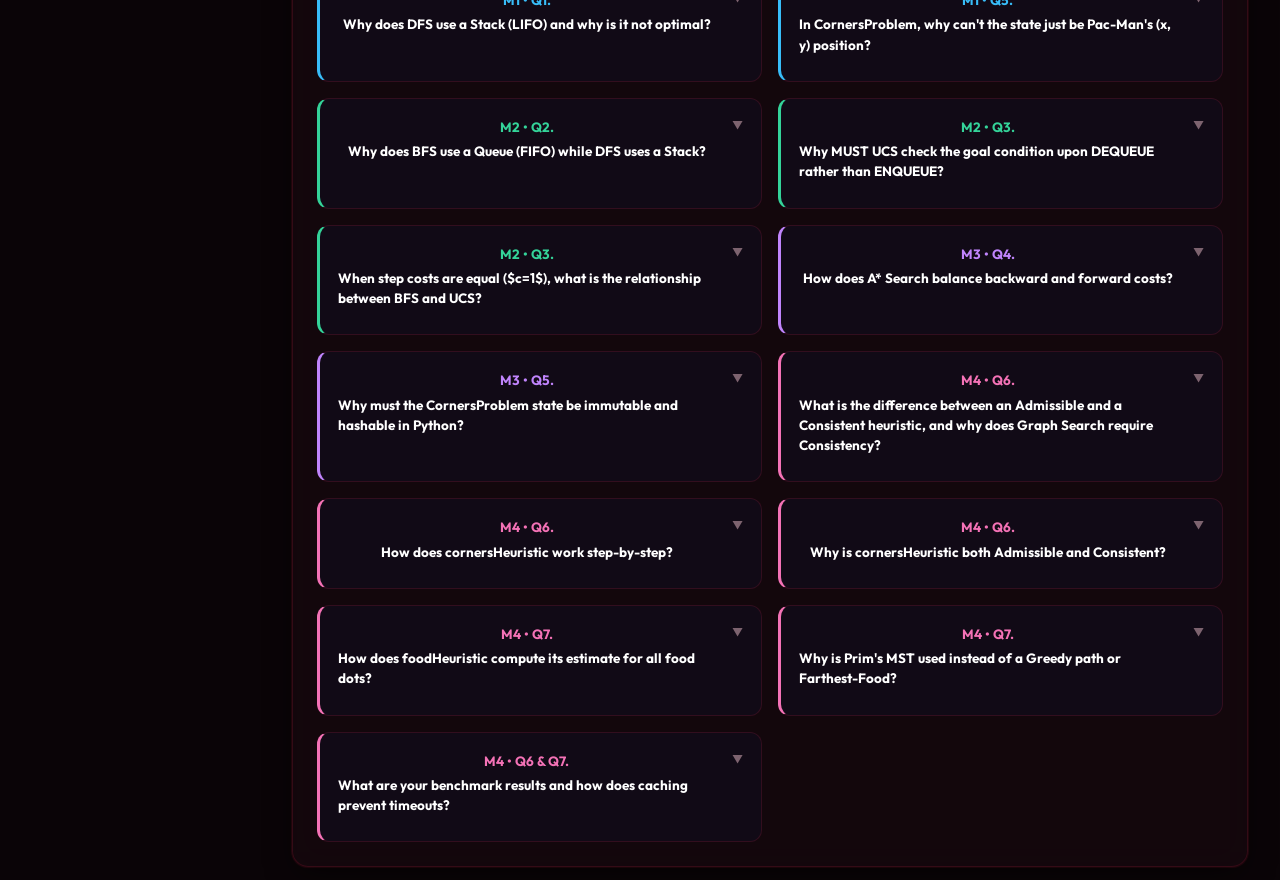
==== commit 0a57f5a4: "feat: add interactive team demonstration dashboard, viva study guide, and final report submission" ====
--- a/demo/index.html
+++ b/demo/index.html
@@ -1025,12 +1025,15 @@
               <h2>Team Viva Defense Hub (Key Oral Exam Questions for All Members)</h2>
               <p>Direct, structured answers for examiners (Mr. Jeewaka Perera). Filter questions by individual team member.</p>
             </div>
-            <div class="member-switcher-bar" style="padding: 4px 8px; box-shadow: none;">
-              <button class="member-pill-btn active" data-viva-filter="all" style="padding: 4px 10px; font-size: 11px;">All Questions</button>
-              <button class="member-pill-btn" data-viva-filter="m1" style="padding: 4px 10px; font-size: 11px;">Member 1 (DFS/Q5)</button>
-              <button class="member-pill-btn" data-viva-filter="m2" style="padding: 4px 10px; font-size: 11px;">Member 2 (BFS/UCS)</button>
-              <button class="member-pill-btn" data-viva-filter="m3" style="padding: 4px 10px; font-size: 11px;">Member 3 (A*/State)</button>
-              <button class="member-pill-btn" data-viva-filter="m4" style="padding: 4px 10px; font-size: 11px;">Member 4 (Heuristics)</button>
+            <div style="display: flex; align-items: center; gap: 8px; flex-wrap: wrap;">
+              <div class="member-switcher-bar" style="padding: 4px 8px; box-shadow: none;">
+                <button class="member-pill-btn active" data-viva-filter="all" style="padding: 4px 10px; font-size: 11px;">All Questions</button>
+                <button class="member-pill-btn" data-viva-filter="m1" style="padding: 4px 10px; font-size: 11px;">Member 1 (DFS/Q5)</button>
+                <button class="member-pill-btn" data-viva-filter="m2" style="padding: 4px 10px; font-size: 11px;">Member 2 (BFS/UCS)</button>
+                <button class="member-pill-btn" data-viva-filter="m3" style="padding: 4px 10px; font-size: 11px;">Member 3 (A*/State)</button>
+                <button class="member-pill-btn" data-viva-filter="m4" style="padding: 4px 10px; font-size: 11px;">Member 4 (Heuristics)</button>
+              </div>
+              <button id="btnToggleAllViva" class="member-pill-btn" style="padding: 4px 12px; font-size: 11px; background: rgba(255, 42, 85, 0.15); border-color: rgba(255, 42, 85, 0.35); color: #fff; cursor: pointer;">📖 Expand All</button>
             </div>
           </div>
 
@@ -1104,19 +1107,72 @@
             <!-- M4 Questions -->
             <div class="viva-card" data-member="m4" onclick="this.classList.toggle('expanded')">
               <div class="viva-q">
-                <span style="color: #f472b6">M4 • Q6.</span> What is the difference between an Admissible and a Consistent heuristic?
-              </div>
-              <div class="viva-a">
-                An <span class="viva-highlight">Admissible heuristic</span> never overestimates the true cost to reach the goal: $h(n) \le h^*(n)$. A <span class="viva-highlight">Consistent (monotonic) heuristic</span> also satisfies the triangle inequality: $h(A) \le c(A, B) + h(B)$. Consistency guarantees optimality in Graph Search without needing to reopen closed nodes.
+                <span style="color: #f472b6">M4 • Q6.</span> What is the difference between an Admissible and a Consistent heuristic, and why does Graph Search require Consistency?
+              </div>
+              <div class="viva-a">
+                An <span class="viva-highlight">Admissible heuristic</span> never overestimates the true minimal cost to the goal: $h(n) \le h^*(n)$. While admissibility guarantees optimality in <em>Tree Search</em>, <span class="viva-highlight">Graph Search requires Consistency (monotonicity)</span>: $h(A) \le c(A, B) + h(B)$ (the triangle inequality). Consistency guarantees that when a node is dequeued from the frontier, its accumulated path cost $g(n)$ is already strictly optimal. This eliminates the need to ever reopen or re-expand nodes already in the closed set.
               </div>
             </div>
 
             <div class="viva-card" data-member="m4" onclick="this.classList.toggle('expanded')">
               <div class="viva-q">
-                <span style="color: #f472b6">M4 • Q6 & Q7.</span> How do you design an admissible heuristic for Corners & Food search?
-              </div>
-              <div class="viva-a">
-                By solving a <span class="viva-highlight">relaxed subproblem</span> where maze walls are ignored. For corners, we take the Manhattan distance to the nearest unvisited corner plus the minimum spanning tree (MST) distance between remaining corners. Because removing walls can only decrease distance, it is guaranteed to be admissible ($h \le h^*$).
+                <span style="color: #f472b6">M4 • Q6.</span> How does cornersHeuristic work step-by-step?
+              </div>
+              <div class="viva-a">
+                1. Extract remaining unvisited corners from state tuple <code>((x,y), (c1, c2, c3, c4))</code> where $c_i = \text{False}$.<br>
+                2. If 0 corners remain, return 0 (goal reached).<br>
+                3. Query <code>cornerMazeDistances()</code> for pre-computed BFS maze distances from Pac-Man to corners and between corners.<br>
+                4. Permute all remaining unvisited corners (at most $4! = 24$ permutations).<br>
+                5. For each ordering, compute total travel cost: $\text{dist}(\text{pos} \to c_1) + \sum \text{dist}(c_i, c_{i+1})$.<br>
+                6. Return the <span class="viva-highlight">minimum cost among all permutations</span>. This yields the exact cost of the optimal tour over remaining corners.
+              </div>
+            </div>
+
+            <div class="viva-card" data-member="m4" onclick="this.classList.toggle('expanded')">
+              <div class="viva-q">
+                <span style="color: #f472b6">M4 • Q6.</span> Why is cornersHeuristic both Admissible and Consistent?
+              </div>
+              <div class="viva-a">
+                <span class="viva-highlight">Admissibility:</span> Any valid solution path that visits all 4 corners must visit remaining corners in some permutation. Since we take the <em>absolute minimum</em> path across all permutations using true BFS maze distances, the true path cost $h^*(n)$ cannot be less than our estimate: $h(n) \le h^*(n)$.<br>
+                <span class="viva-highlight">Consistency:</span> For any step $s \to s'$, if no corner is visited, the triangle inequality on maze distance guarantees $h(s) \le 1 + h(s')$. If corner $c$ is visited, selecting $c$ as the first stop in the permutation preserves $h(s) \le 1 + h(s')$. Hence $h$ is monotonic.
+              </div>
+            </div>
+
+            <div class="viva-card" data-member="m4" onclick="this.classList.toggle('expanded')">
+              <div class="viva-q">
+                <span style="color: #f472b6">M4 • Q7.</span> How does foodHeuristic compute its estimate for all food dots?
+              </div>
+              <div class="viva-a">
+                State is <code>(position, foodGrid)</code>. We decompose the remaining work into a <span class="viva-highlight">two-part heuristic</span>:<br>
+                <div style="margin: 6px 0; padding: 6px 10px; background: rgba(0,0,0,0.3); border-radius: 6px; font-family: var(--font-mono);">
+                  h(n) = mazeDistance(position, nearest_food) + MST_cost(remaining_food)
+                </div>
+                1. Find the nearest food dot using BFS maze distance.<br>
+                2. Build a complete graph where each remaining food dot is a vertex, and edge weights are true BFS maze distances.<br>
+                3. Run <span class="viva-highlight">Prim's Algorithm</span> to compute the Minimum Spanning Tree (MST) cost.<br>
+                4. Sum nearest-food distance and MST cost. Distances are cached in <code>problem.heuristicInfo['dist_cache']</code> to avoid recomputing BFS.
+              </div>
+            </div>
+
+            <div class="viva-card" data-member="m4" onclick="this.classList.toggle('expanded')">
+              <div class="viva-q">
+                <span style="color: #f472b6">M4 • Q7.</span> Why is Prim's MST used instead of a Greedy path or Farthest-Food?
+              </div>
+              <div class="viva-a">
+                - <span class="viva-highlight">Farthest-Food</span> only looks at a single dot and ignores the density of remaining dots, resulting in weak pruning (> 12,000 expansions on trickySearch).<br>
+                - Finding the exact shortest tour visiting all food dots is the <span class="viva-highlight">Traveling Salesperson Problem (TSP)</span>, which is NP-hard ($O(n!)$) and impossible to run at every A* state evaluation.<br>
+                - <span class="viva-highlight">MST Relaxation</span>: Any Hamiltonian path visiting all food dots is a spanning tree. The Minimum Spanning Tree is the <em>cheapest possible spanning structure</em>, guaranteeing $\text{Cost}(\text{MST}) \le \text{Cost}(\text{TSP})$. It runs in $O(|V|^2)$ with Prim's algorithm, maintaining strict admissibility while expanding only <span class="viva-highlight">255 nodes</span> (well under the 9,000 limit).
+              </div>
+            </div>
+
+            <div class="viva-card" data-member="m4" onclick="this.classList.toggle('expanded')">
+              <div class="viva-q">
+                <span style="color: #f472b6">M4 • Q6 & Q7.</span> What are your benchmark results and how does caching prevent timeouts?
+              </div>
+              <div class="viva-a">
+                <span class="viva-highlight">Q6 mediumCorners:</span> 189 nodes expanded (threshold: 1,200 for full 8/8, 2,000 for 4/8). Passed with 8/8.<br>
+                <span class="viva-highlight">Q7 trickySearch:</span> 255 nodes expanded (threshold: 9,000 for full 8/8, 15,000 for 4/8). Passed with 8/8.<br>
+                <span class="viva-highlight">Caching Optimization:</span> Without caching, evaluating BFS distances between food dots repeatedly inside the heuristic causes Python to exceed the autograder's 30-second timeout. We cache pairwise BFS maze distances in <code>problem.heuristicInfo['dist_cache']</code> and corner distances in <code>problem._cornerMazeDistances</code>, reducing repeated evaluations from $O(|V| \cdot |E|)$ to $O(1)$ dictionary lookups.
               </div>
             </div>
           </div>
--- a/demo/style.css
+++ b/demo/style.css
@@ -1075,6 +1075,93 @@
 .node-member-tag.m3 { background: #7c3aed; color: #fff; }
 .node-member-tag.m4 { background: #db2777; color: #fff; }
 
+/* ==========================================================================
+   TEAM VIVA DEFENSE FLASHCARDS & REVIEW SECTION STYLES
+   ========================================================================== */
+.viva-cards-grid {
+  display: grid;
+  grid-template-columns: repeat(2, 1fr);
+  gap: 16px;
+  margin-top: 18px;
+}
+
+.viva-card {
+  background: rgba(18, 14, 28, 0.7);
+  border: 1px solid var(--border-subtle);
+  border-radius: 12px;
+  padding: 18px;
+  cursor: pointer;
+  transition: all 0.25s cubic-bezier(0.16, 1, 0.3, 1);
+  position: relative;
+  overflow: hidden;
+  display: flex;
+  flex-direction: column;
+}
+
+.viva-card:hover {
+  border-color: rgba(255, 42, 85, 0.4);
+  background: rgba(28, 20, 42, 0.85);
+  transform: translateY(-2px);
+  box-shadow: 0 8px 24px rgba(0, 0, 0, 0.4);
+}
+
+.viva-card::after {
+  content: '▼';
+  position: absolute;
+  top: 18px;
+  right: 18px;
+  font-size: 11px;
+  color: var(--text-muted);
+  transition: transform 0.25s ease, color 0.2s ease;
+}
+
+.viva-card.expanded::after {
+  transform: rotate(180deg);
+  color: var(--crimson-light);
+}
+
+.viva-card[data-member="m1"] { border-left: 3px solid #38bdf8; }
+.viva-card[data-member="m2"] { border-left: 3px solid #34d399; }
+.viva-card[data-member="m3"] { border-left: 3px solid #c084fc; }
+.viva-card[data-member="m4"] { border-left: 3px solid #f472b6; }
+
+.viva-q {
+  font-family: var(--font-heading);
+  font-size: 13.5px;
+  font-weight: 700;
+  color: #fff;
+  line-height: 1.5;
+  padding-right: 28px;
+  display: flex;
+  flex-direction: column;
+  gap: 4px;
+}
+
+.viva-a {
+  display: none;
+  margin-top: 14px;
+  padding-top: 14px;
+  border-top: 1px solid rgba(255, 255, 255, 0.08);
+  font-size: 13px;
+  color: var(--text-secondary);
+  line-height: 1.7;
+  animation: fadeIn 0.2s ease-in-out;
+}
+
+.viva-card.expanded .viva-a {
+  display: block;
+}
+
+.viva-highlight {
+  color: #fbbf24;
+  font-weight: 600;
+}
+
+@keyframes fadeIn {
+  from { opacity: 0; transform: translateY(-4px); }
+  to { opacity: 1; transform: translateY(0); }
+}
+
 /* Responsive adjustments */
 @media (max-width: 1200px) {
   .metrics-grid { grid-template-columns: repeat(2, 1fr); }
@@ -1093,3 +1180,4 @@
   .member-switcher-bar { flex-wrap: wrap; }
 }
 
+
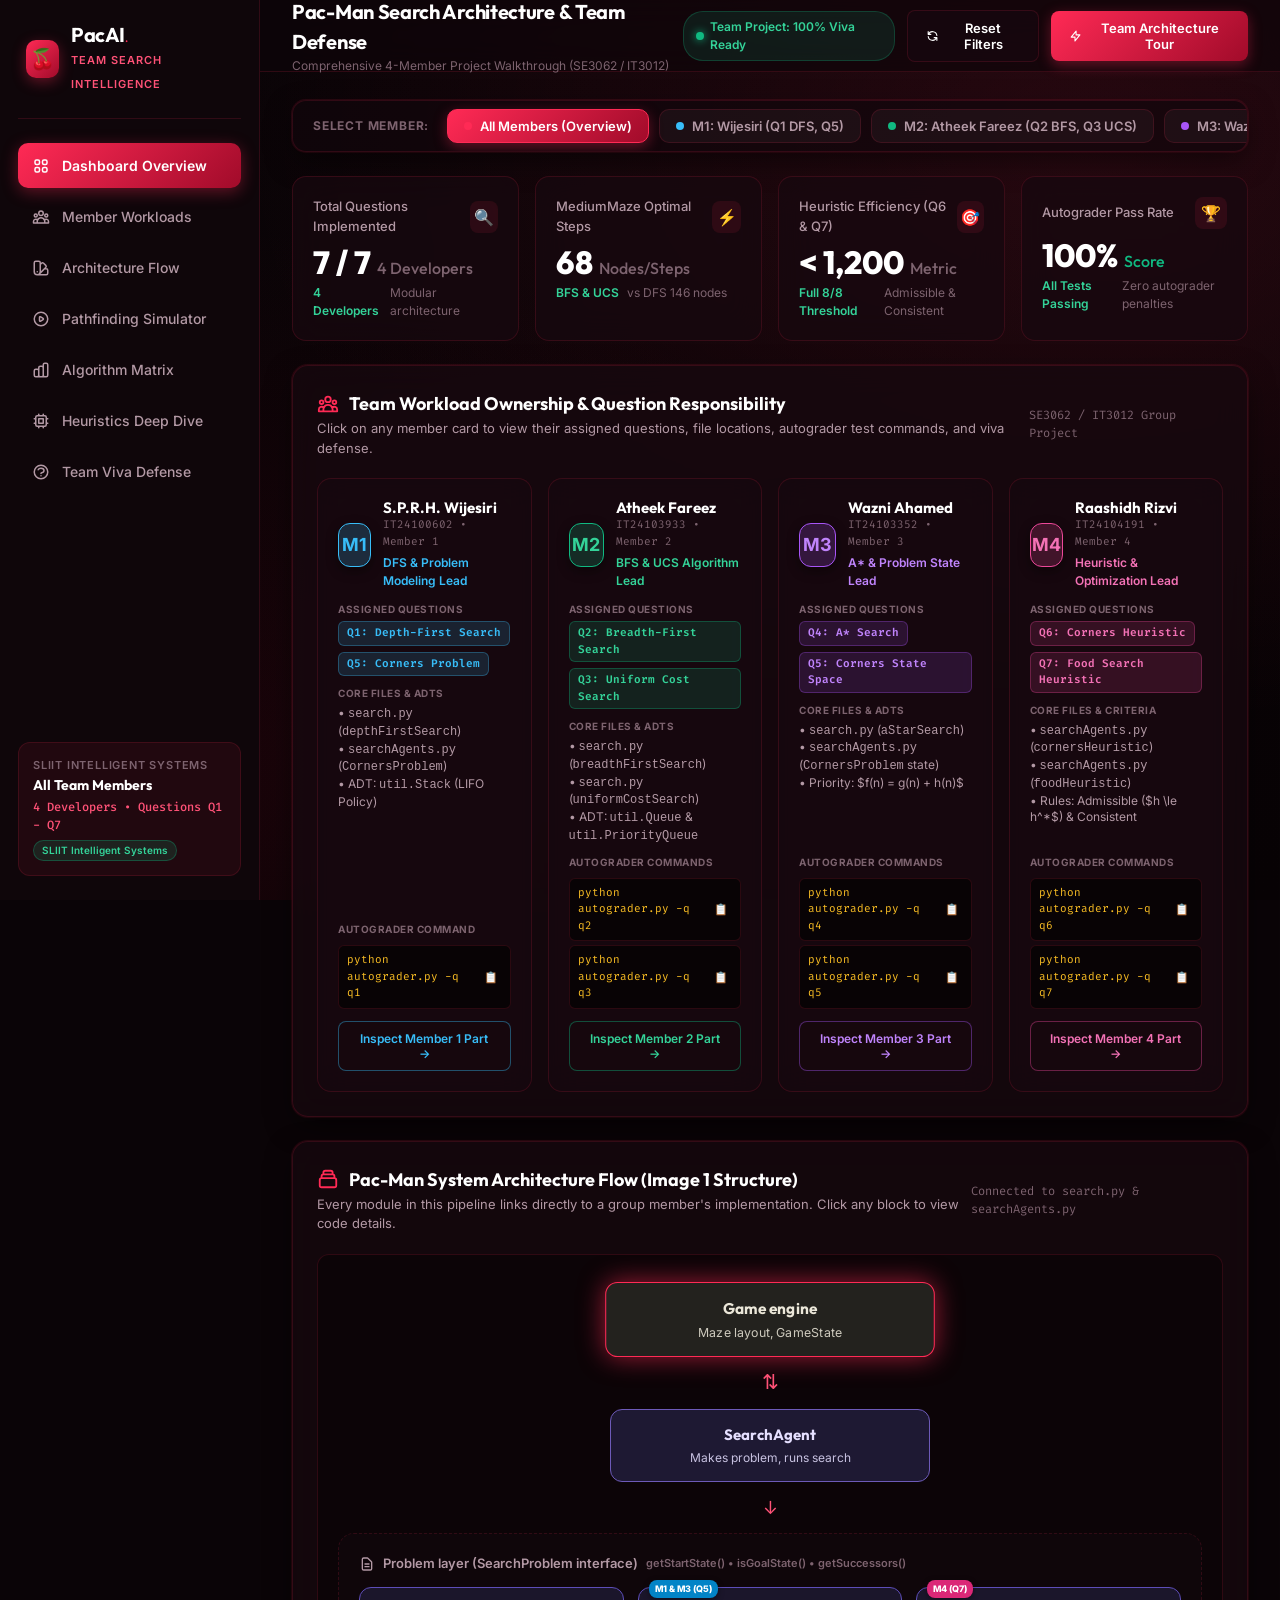
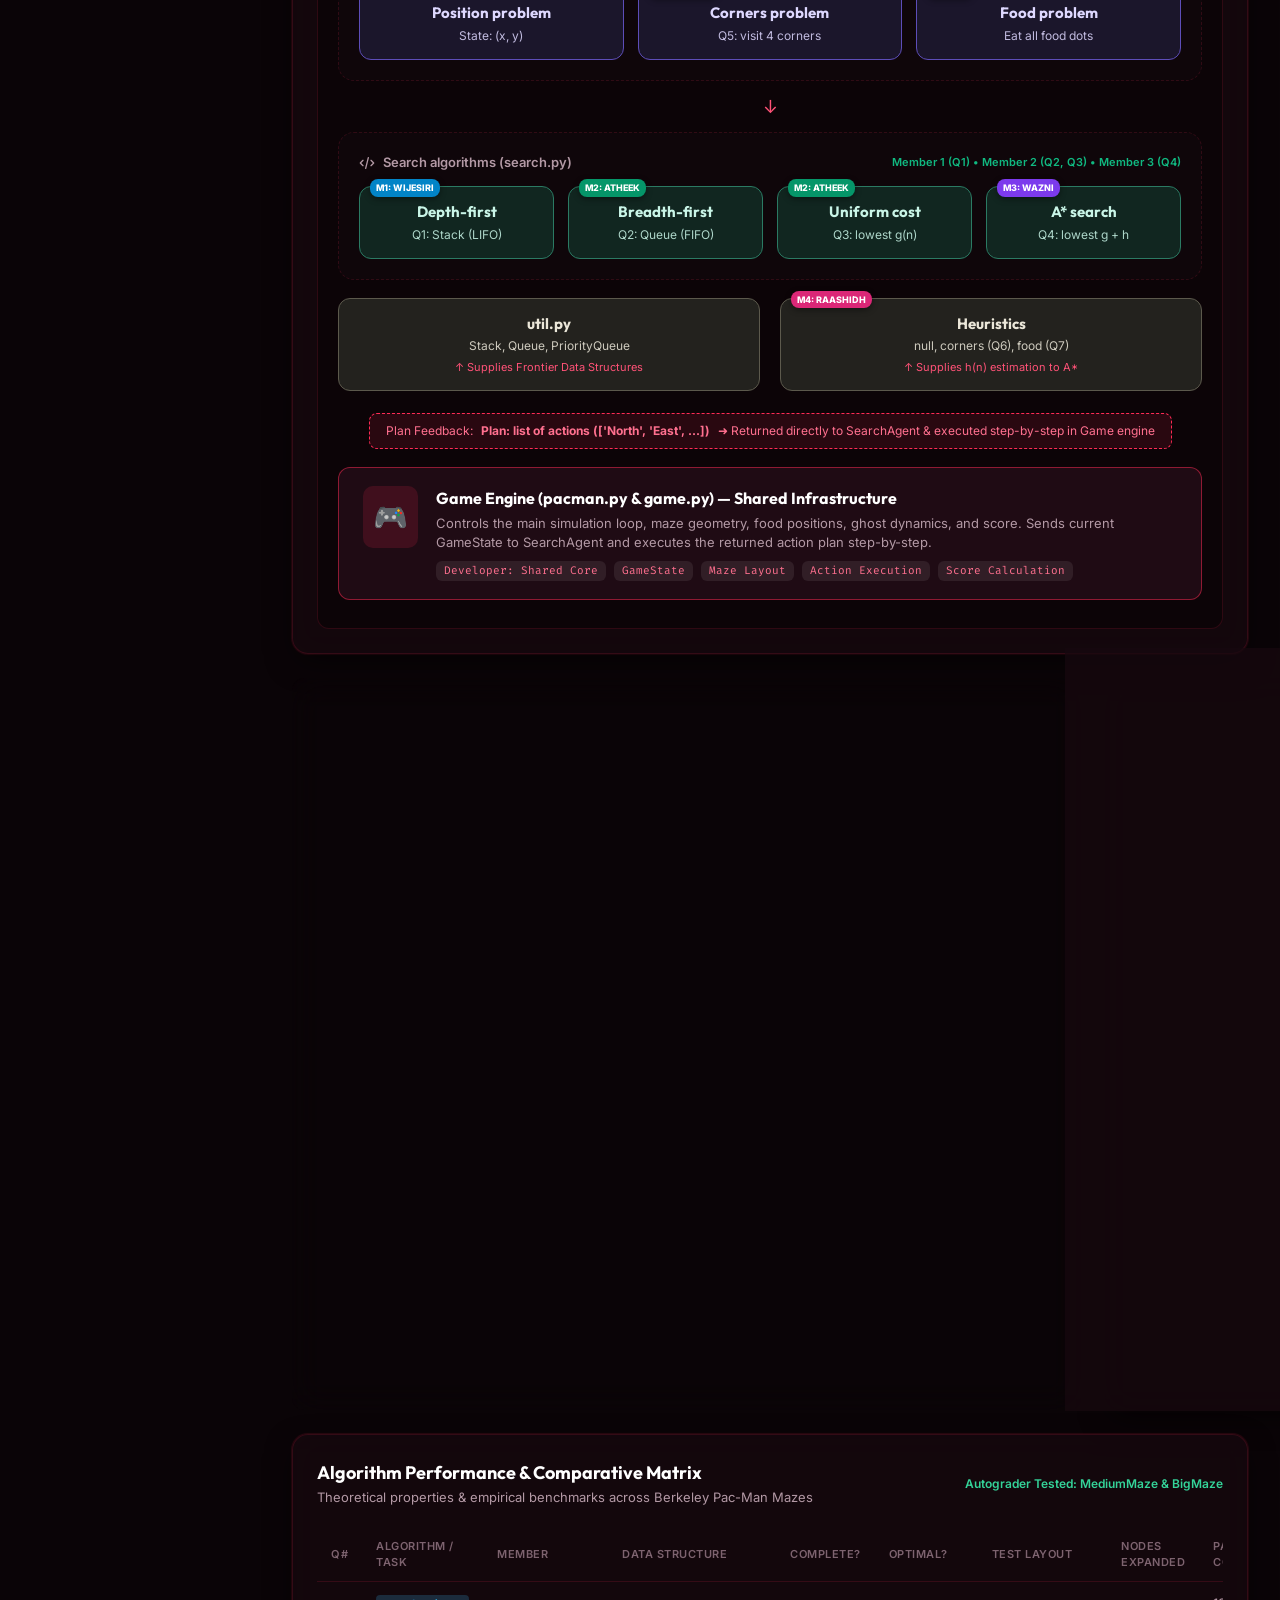
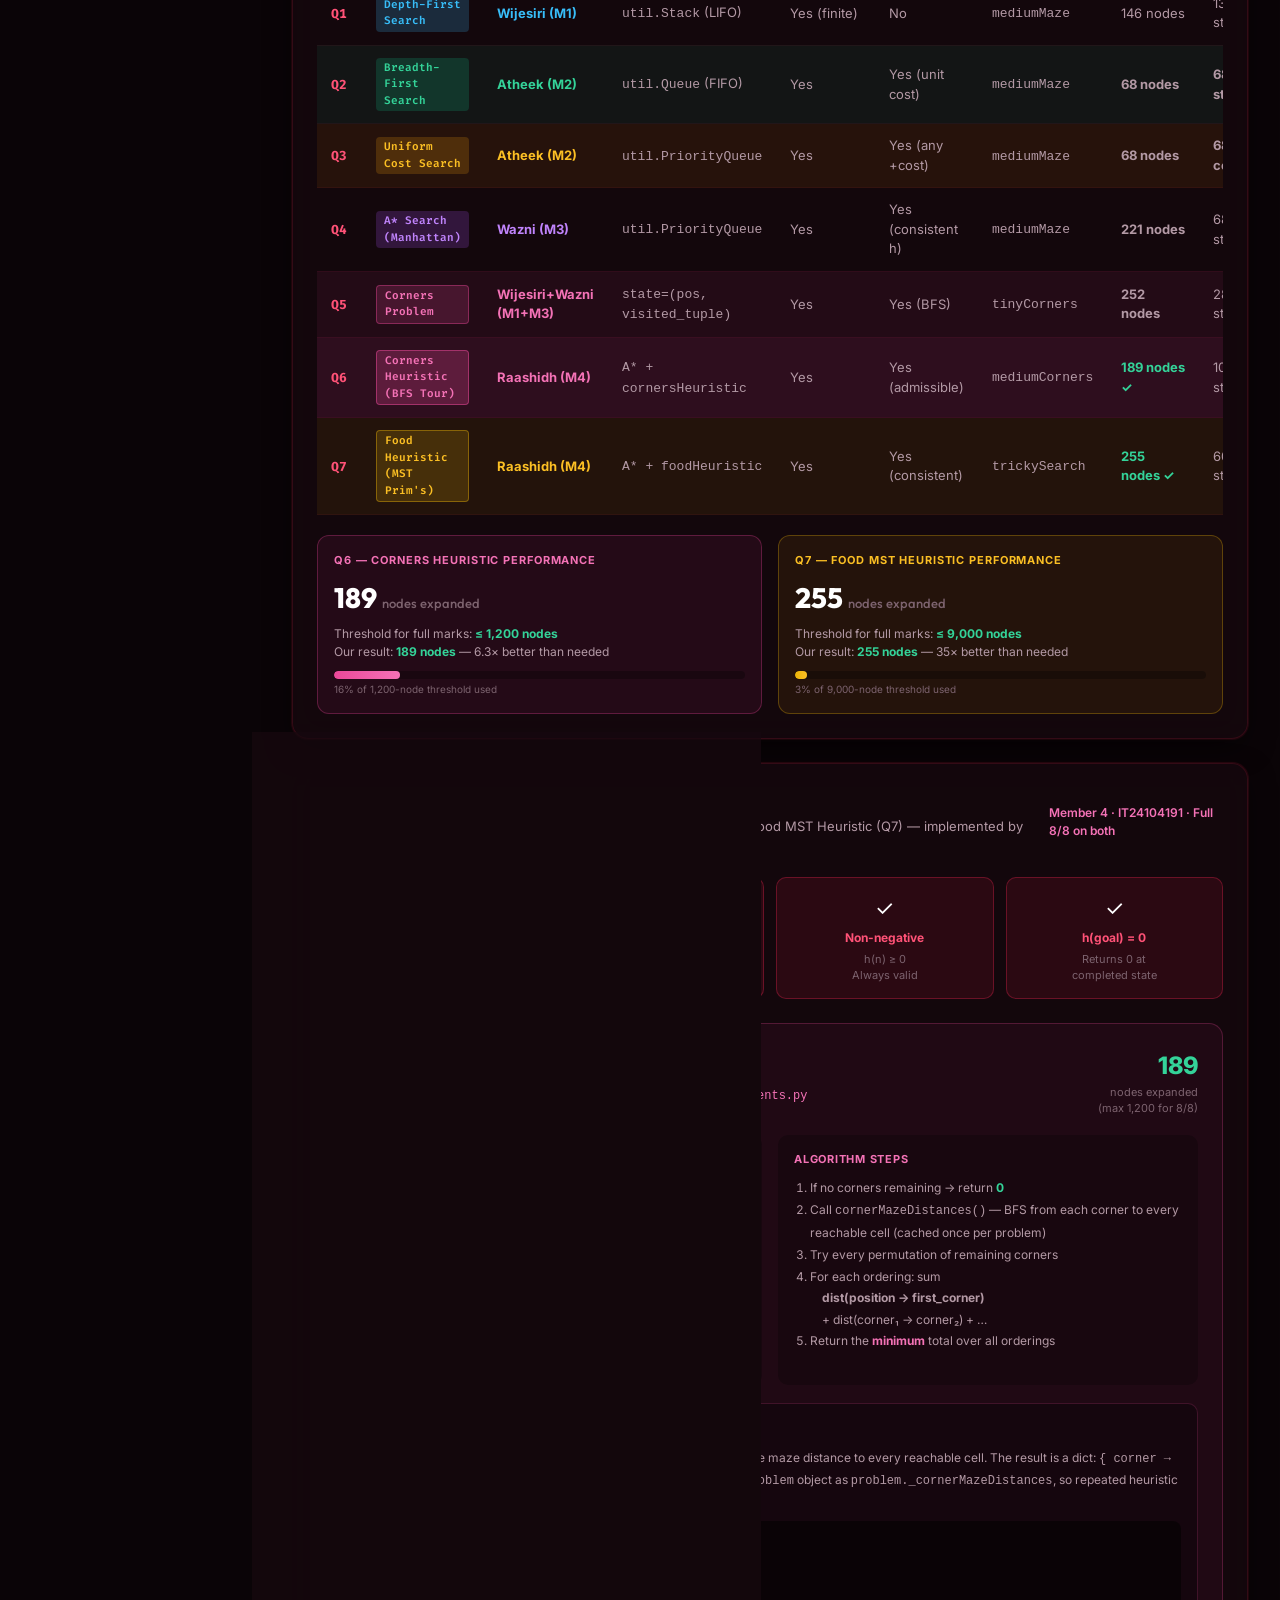
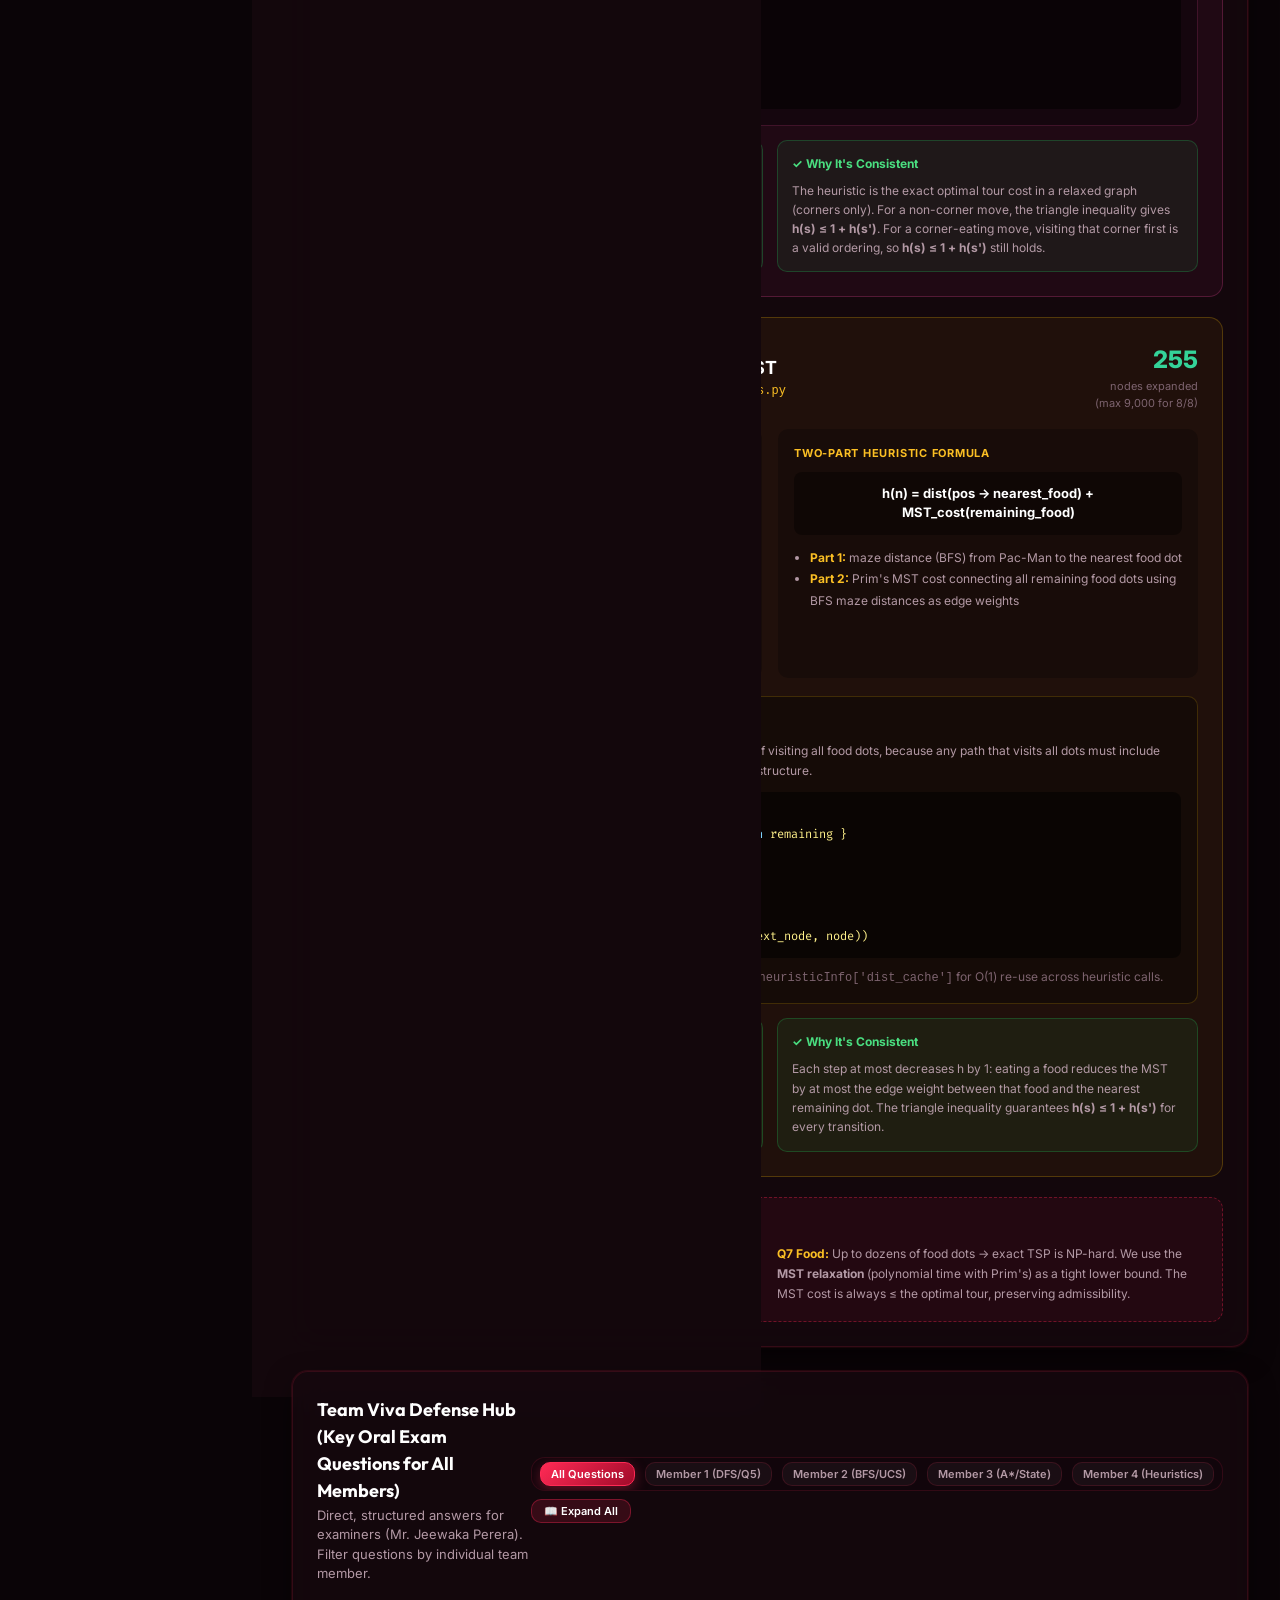
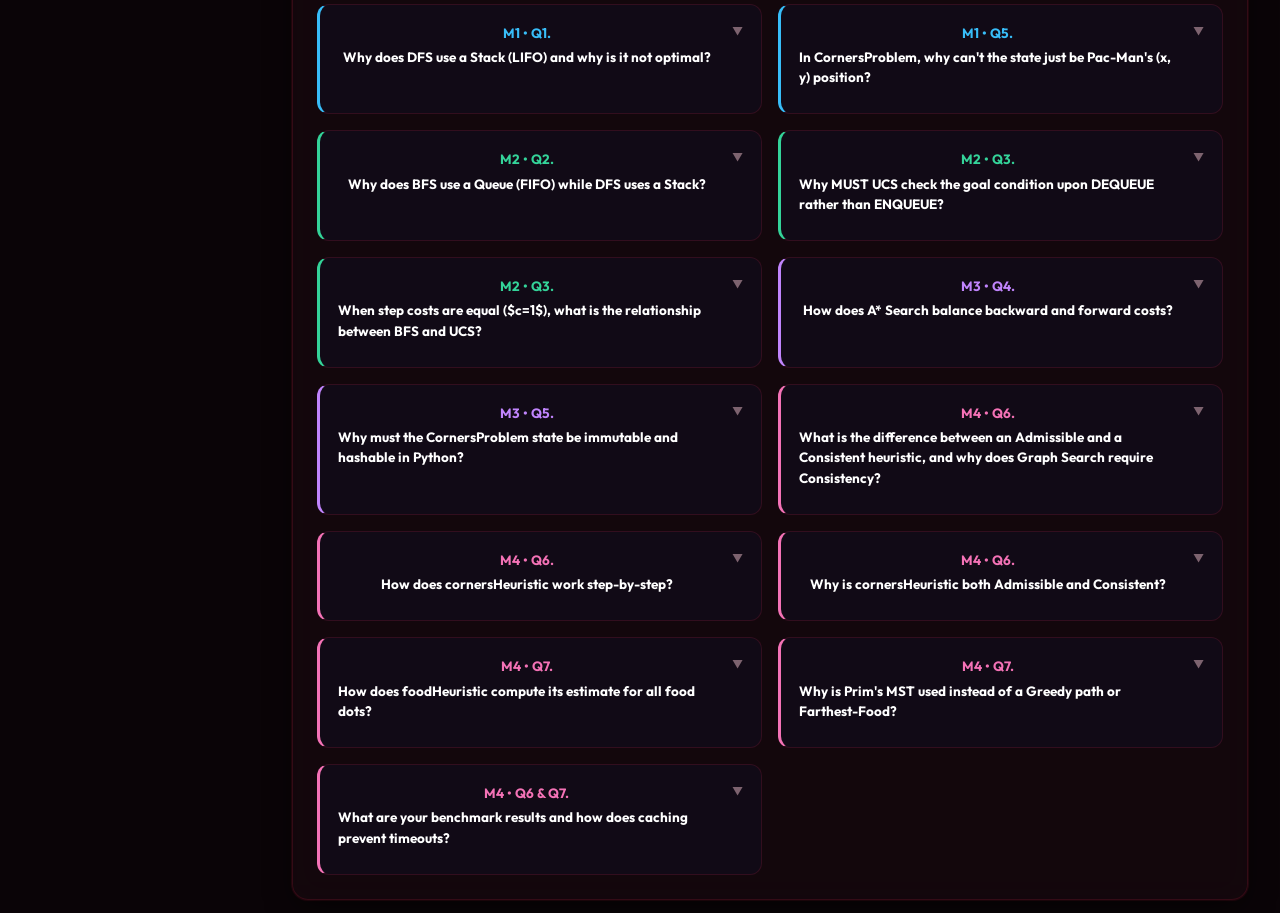
==== commit 6425f03a: "feat: add GitHub Pages nojekyll marker and Pac-Man AI demo UI application" ====
--- a/demo/index.html
+++ b/demo/index.html
@@ -584,12 +584,17 @@
                   <option value="medium">Medium Maze (Classic)</option>
                   <option value="small">Small Maze</option>
                   <option value="tiny">Tiny Maze</option>
+                  <option value="tinyCorners">Tiny Corners (Q6 Benchmark - 4 Corners)</option>
+                  <option value="mediumCorners">Medium Corners (Q6 - 4 Corners)</option>
+                  <option value="trickySearch">Tricky Search (Q7 Benchmark - Food MST)</option>
                 </select>
                 <select class="algo-select" id="algoSelect">
                   <option value="bfs">Breadth-First (BFS - Q2) [M2: Atheek]</option>
                   <option value="ucs">Uniform Cost (UCS - Q3) [M2: Atheek]</option>
                   <option value="dfs">Depth-First (DFS - Q1) [M1: Wijesiri]</option>
                   <option value="astar">A* Search (AStar - Q4) [M3: Wazni]</option>
+                  <option value="astar-q6">A* Corners Heuristic (Q6) [M4: Raashidh]</option>
+                  <option value="astar-q7">A* Food Heuristic (Q7) [M4: Raashidh]</option>
                 </select>
               </div>
             </div>
@@ -600,11 +605,14 @@
             <!-- Canvas Legend -->
             <div style="display: flex; gap: 16px; font-size: 11px; margin-top: 12px; color: var(--text-secondary); flex-wrap: wrap; justify-content: center;">
               <span style="display: flex; align-items: center; gap: 4px;"><span style="width: 10px; height: 10px; background: #facc15; border-radius: 50%; display: inline-block;"></span> Pac-Man (Start)</span>
-              <span style="display: flex; align-items: center; gap: 4px;"><span style="width: 10px; height: 10px; background: #ef4444; border-radius: 50%; display: inline-block;"></span> Food / Goal</span>
+              <span style="display: flex; align-items: center; gap: 4px;"><span style="width: 10px; height: 10px; background: #ef4444; border-radius: 50%; display: inline-block;"></span> Goal / Food Dot</span>
+              <span style="display: flex; align-items: center; gap: 4px;"><span style="width: 10px; height: 10px; background: #ec4899; transform: rotate(45deg); display: inline-block;"></span> Unvisited Corner (Q6)</span>
+              <span style="display: flex; align-items: center; gap: 4px;"><span style="width: 10px; height: 10px; background: #10b981; border-radius: 50%; display: inline-block;"></span> Visited Corner (Q6)</span>
+              <span style="display: flex; align-items: center; gap: 4px;"><span style="width: 14px; height: 2px; background: #34d399; display: inline-block;"></span> Prim's MST Edge (Q7)</span>
               <span style="display: flex; align-items: center; gap: 4px;"><span style="width: 10px; height: 10px; background: #0c152c; border: 1px solid #3b82f6; border-radius: 2px; display: inline-block;"></span> Wall</span>
               <span style="display: flex; align-items: center; gap: 4px;"><span style="width: 10px; height: 10px; background: rgba(168, 85, 247, 0.45); border-radius: 2px; display: inline-block;"></span> Visited / Closed</span>
               <span style="display: flex; align-items: center; gap: 4px;"><span style="width: 10px; height: 10px; background: rgba(16, 185, 129, 0.6); border-radius: 2px; display: inline-block;"></span> Frontier Set</span>
-              <span style="display: flex; align-items: center; gap: 4px;"><span style="width: 10px; height: 10px; background: #fbbf24; border-radius: 2px; display: inline-block;"></span> Optimal Solution</span>
+              <span style="display: flex; align-items: center; gap: 4px;"><span style="width: 10px; height: 10px; background: #fbbf24; border-radius: 2px; display: inline-block;"></span> Optimal Solution Path</span>
             </div>
 
             <!-- Sim Controls -->
